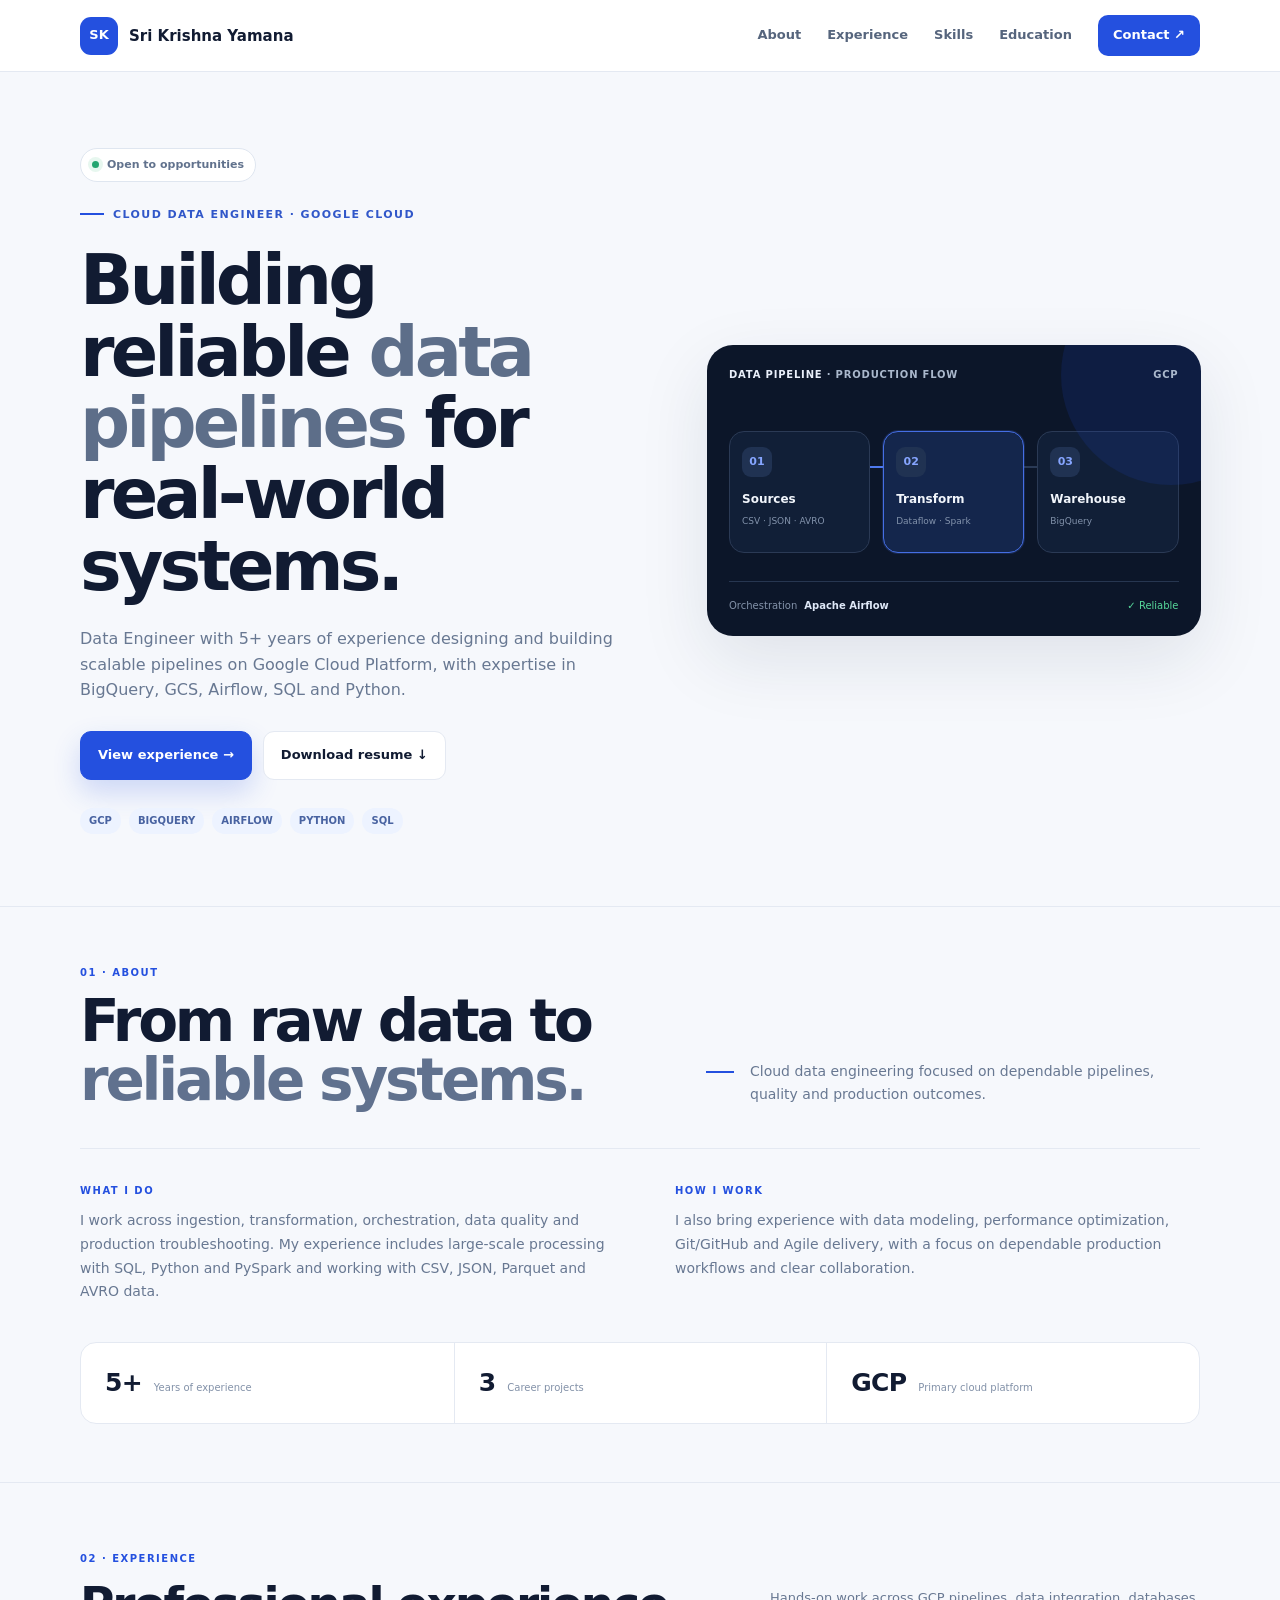
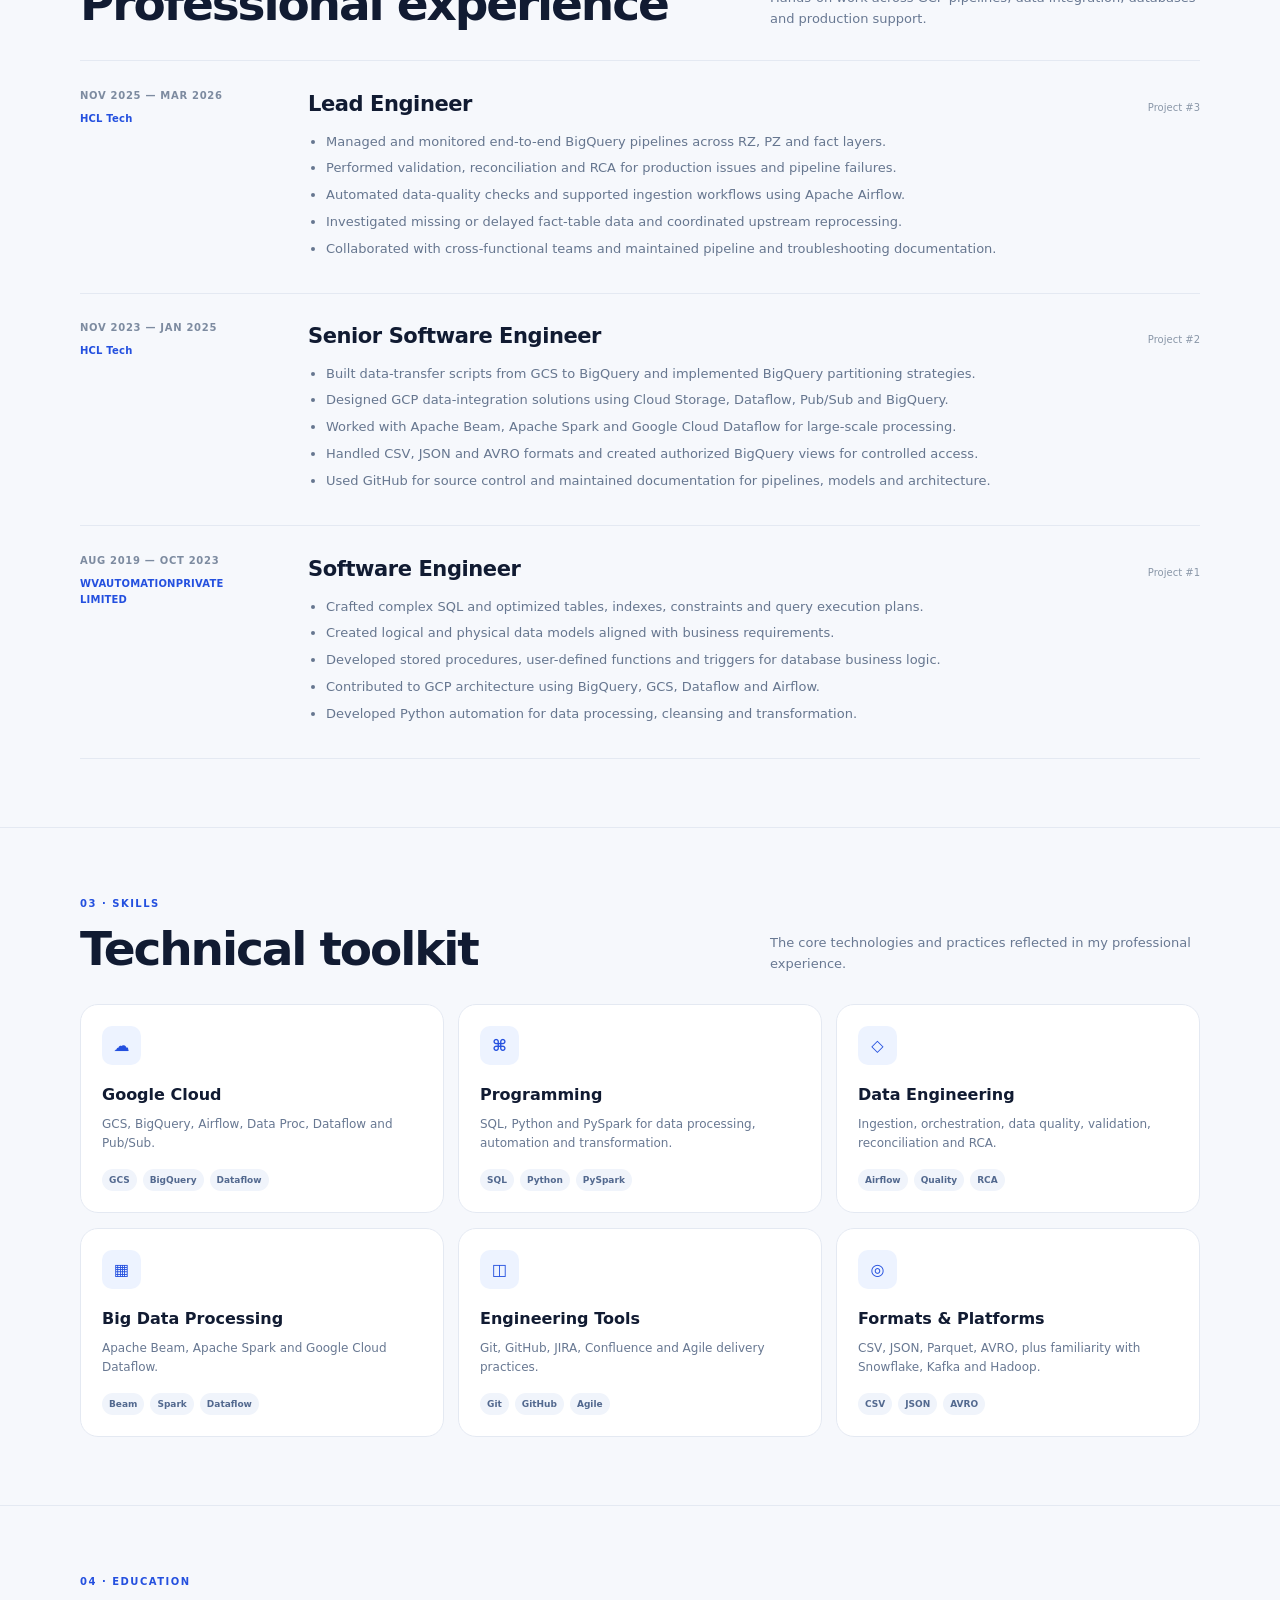
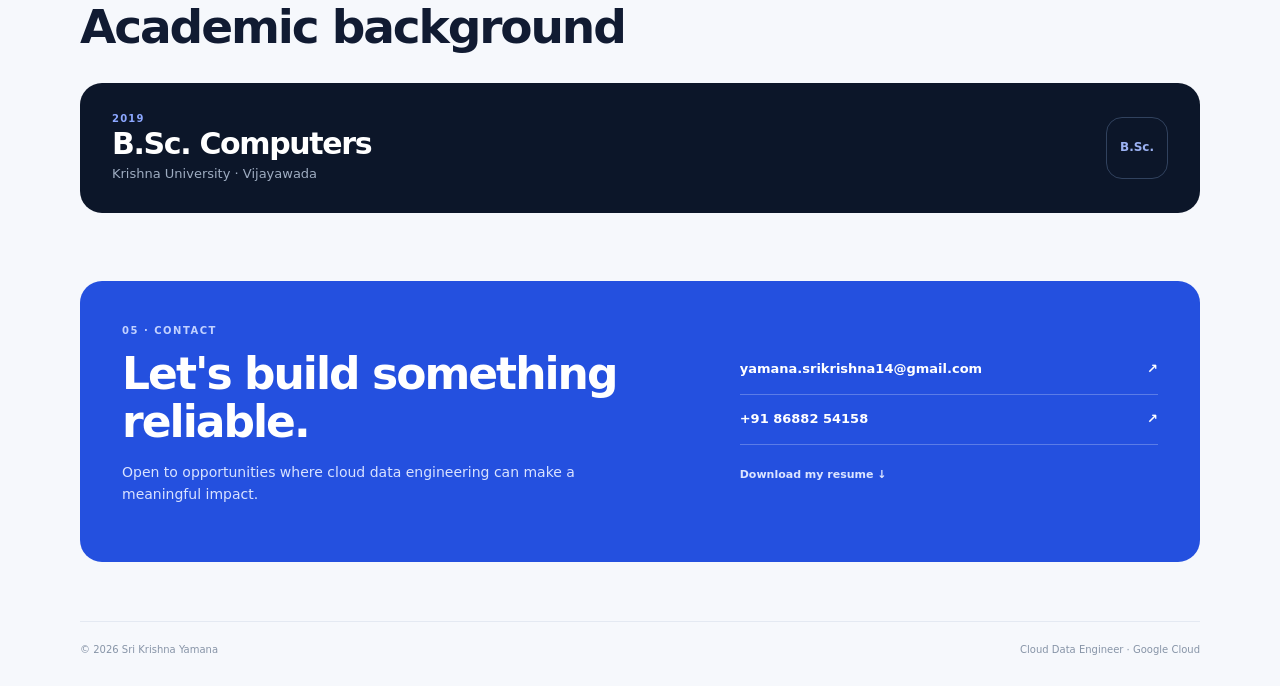
==== index.html @ 31b484ab "Add files via upload" ====
<!doctype html>
<html lang="en">
<head>
<meta charset="utf-8">
<meta name="viewport" content="width=device-width,initial-scale=1">
<meta name="description" content="Sri Krishna Yamana — Cloud Data Engineer">
<title>Sri Krishna Yamana — Cloud Data Engineer</title>
<style>
:root{
  --bg:#f6f8fc;--paper:#fff;--ink:#111b32;--muted:#687892;--line:#e4e9f2;
  --blue:#2450df;--blue2:#3c68ed;--navy:#0c1629;--soft:#edf3ff;
  --shadow:0 24px 70px rgba(21,38,72,.10);--radius:22px;
}
*{box-sizing:border-box}
html{scroll-behavior:smooth}
body{margin:0;background:var(--bg);color:var(--ink);font-family:Inter,ui-sans-serif,system-ui,-apple-system,BlinkMacSystemFont,"Segoe UI",sans-serif;line-height:1.6;-webkit-font-smoothing:antialiased}
a{text-decoration:none;color:inherit}
.container{width:min(1120px,calc(100% - 40px));margin:auto}
.nav{height:72px;background:rgba(255,255,255,.94);border-bottom:1px solid var(--line);position:sticky;top:0;z-index:50;backdrop-filter:blur(18px)}
.nav-inner{height:100%;display:flex;align-items:center;justify-content:space-between}
.logo{display:flex;align-items:center;gap:11px;font-weight:800;font-size:15px}
.logo-mark{width:38px;height:38px;border-radius:11px;background:var(--blue);color:#fff;display:grid;place-items:center;font-size:13px}
.nav-links{display:flex;align-items:center;gap:26px;font-size:13px;font-weight:700;color:#56657d}
.nav-links a:hover{color:var(--blue)}
.nav-btn{background:var(--blue);color:#fff!important;padding:10px 15px;border-radius:10px}
.mobile-btn{display:none;border:0;background:none;font-size:22px}
.hero{padding:76px 0 72px;display:grid;grid-template-columns:1.06fr .94fr;gap:70px;align-items:center}
.kicker{display:flex;align-items:center;gap:9px;color:#3157c9;font-size:11px;font-weight:800;letter-spacing:.13em;margin-bottom:22px}
.kicker:before{content:"";width:24px;height:2px;background:var(--blue)}
.status{display:inline-flex;align-items:center;gap:8px;background:#fff;border:1px solid #dfe6f0;border-radius:999px;padding:7px 11px;font-size:11px;font-weight:700;color:#61728d;margin-bottom:24px}
.status i{width:7px;height:7px;border-radius:50%;background:#23a56f;box-shadow:0 0 0 4px #e7f7ef}
h1{font-size:clamp(45px,6.1vw,70px);line-height:1.02;letter-spacing:-.055em;margin:0 0 24px;max-width:720px}
h1 span{color:#5d6e89}
.hero-copy{font-size:16px;color:var(--muted);max-width:690px}
.actions{display:flex;gap:11px;flex-wrap:wrap;margin:28px 0}
.btn{display:inline-flex;align-items:center;gap:9px;padding:13px 17px;border-radius:11px;font-size:13px;font-weight:800;border:1px solid var(--line);transition:.2s}
.btn:hover{transform:translateY(-2px)}
.btn-primary{background:var(--blue);border-color:var(--blue);color:#fff;box-shadow:0 12px 28px rgba(36,80,223,.20)}
.btn-secondary{background:#fff}
.stack{display:flex;gap:8px;flex-wrap:wrap;margin-top:24px}
.stack span{background:var(--soft);color:#4963a1;border-radius:999px;padding:5px 9px;font-size:10px;font-weight:800}
.visual{background:var(--navy);border-radius:26px;padding:22px;box-shadow:var(--shadow);position:relative;overflow:hidden}
.visual:after{content:"";position:absolute;width:220px;height:220px;border-radius:50%;background:#2450df22;right:-80px;top:-80px}
.visual-top{display:flex;justify-content:space-between;color:#aab8cc;font-size:10px;font-weight:800;letter-spacing:.08em;position:relative;z-index:1}
.visual-top strong{color:#e9effa}
.flow{margin:48px 0 28px;position:relative}
.flow-line{position:absolute;left:25px;right:25px;top:35px;height:2px;background:#2a3a56}
.flow-line:after{content:"";position:absolute;left:0;top:0;width:62%;height:2px;background:#4e79ee}
.flow-grid{display:grid;grid-template-columns:repeat(3,1fr);gap:13px;position:relative}
.flow-node{background:#111f37;border:1px solid #2b3a55;border-radius:15px;padding:15px 12px;min-height:122px}
.flow-node.highlight{border-color:#456ee3;background:#14264c;box-shadow:0 0 0 1px #456ee333}
.flow-icon{width:30px;height:30px;border-radius:9px;background:#203252;color:#86a5ff;display:grid;place-items:center;font-size:11px;font-weight:800;margin-bottom:13px}
.flow-node strong{display:block;color:#f1f5fb;font-size:12px}
.flow-node small{display:block;color:#8292ab;font-size:9px;margin-top:5px}
.visual-bottom{border-top:1px solid #273650;padding-top:16px;color:#8493aa;font-size:10px;display:flex;align-items:center;gap:7px}
.visual-bottom strong{color:#dfe8f7}.tick{margin-left:auto;color:#57d89b}
.section{border-top:1px solid var(--line);padding:68px 0}
.section-head{display:flex;justify-content:space-between;align-items:end;gap:35px;margin-bottom:30px}
.label{font-size:10px;color:var(--blue);font-weight:800;letter-spacing:.15em;margin-bottom:11px}
h2{font-size:clamp(31px,4vw,47px);line-height:1.1;letter-spacing:-.045em;margin:0}
.section-head p{color:var(--muted);font-size:13px;max-width:430px;margin:0}
.about-grid{display:grid;grid-template-columns:1fr 1fr;gap:48px}
.about-grid p{color:var(--muted);font-size:15px;margin:0 0 16px}
.stats{display:grid;grid-template-columns:repeat(3,1fr);margin-top:34px;border-top:1px solid var(--line)}
.stat{padding:22px 18px 0 0;border-right:1px solid var(--line)}
.stat+.stat{padding-left:18px}
.stat strong{display:block;font-size:28px;letter-spacing:-.03em}
.stat span{font-size:10px;color:#7c8ba0}
.timeline{border-top:1px solid var(--line)}
.job{display:grid;grid-template-columns:190px 1fr;gap:38px;padding:27px 0;border-bottom:1px solid var(--line)}
.job-meta{font-size:10px;color:#7d8ba0;font-weight:800;letter-spacing:.07em}
.job-meta b{display:block;color:var(--blue);margin-top:7px;letter-spacing:.02em}
.job-title{display:flex;justify-content:space-between;align-items:baseline;gap:20px}
.job-title h3{font-size:21px;margin:0;letter-spacing:-.02em}
.job-title span{font-size:10px;color:#8a97a8;white-space:nowrap}
.job ul{margin:10px 0 0;padding-left:18px;color:#66768f;font-size:13px}
.job li{margin:6px 0}
.cards{display:grid;grid-template-columns:repeat(3,1fr);gap:14px}
.card{background:var(--paper);border:1px solid var(--line);border-radius:18px;padding:21px;min-height:190px;transition:.22s}
.card:hover{transform:translateY(-4px);box-shadow:var(--shadow)}
.card-icon{width:39px;height:39px;border-radius:10px;background:var(--soft);color:var(--blue);display:grid;place-items:center;font-weight:800;margin-bottom:17px}
.card h3{font-size:16px;margin:0 0 7px}.card p{font-size:12px;color:var(--muted);margin:0 0 16px}
.tags{display:flex;flex-wrap:wrap;gap:6px}.tags span{background:#f0f4fb;color:#53698f;border-radius:999px;padding:4px 7px;font-size:9px;font-weight:800}
.edu{background:var(--navy);color:#fff;border-radius:22px;padding:28px 32px;display:flex;justify-content:space-between;align-items:center}
.edu .label{color:#8ba7ff}.edu h2{font-size:30px}.edu p{margin:4px 0 0;color:#9eacc1;font-size:13px}.edu-year{color:#8ca7ff;font-size:10px;font-weight:800;letter-spacing:.12em}
.edu-badge{width:62px;height:62px;border:1px solid #31425e;border-radius:16px;display:grid;place-items:center;color:#9bb1f2;font-size:12px;font-weight:800}
.contact{padding-bottom:60px}.contact-box{background:var(--blue);color:#fff;border-radius:22px;padding:42px;display:grid;grid-template-columns:1fr .75fr;gap:60px}
.contact-box .label{color:#c2d1ff}.contact-box h2{font-size:44px}.contact-box p{color:#d9e2ff;font-size:14px;max-width:500px}
.contact-links{display:flex;flex-direction:column;justify-content:center}.contact-links a{padding:14px 0;border-bottom:1px solid #ffffff40;font-size:13px;font-weight:700}.contact-links a span{float:right}.resume{display:inline-block;border:0!important;color:#dce5ff;font-size:11px!important;margin-top:7px}
.footer{border-top:1px solid var(--line);padding:20px 0 28px;display:flex;justify-content:space-between;color:#8794a7;font-size:10px}
@media(max-width:850px){.hero{min-height:auto}.section{padding:54px 0}.nav-links{display:none}.mobile-btn{display:block}.hero{grid-template-columns:1fr;gap:35px;padding-top:70px}.section-head{display:block}.section-head p{margin-top:14px}.about-grid{grid-template-columns:1fr;gap:20px}.cards{grid-template-columns:1fr 1fr}.contact-box{grid-template-columns:1fr;gap:20px;padding:38px 28px}.job{grid-template-columns:1fr;gap:9px}}
@media(max-width:560px){.hero{padding:48px 0 56px}.container{width:calc(100% - 28px)}.hero{padding:58px 0 65px}h1{font-size:43px}.flow-grid{grid-template-columns:1fr}.flow-line{display:none}.cards{grid-template-columns:1fr}.stats{grid-template-columns:1fr}.stat,.stat+.stat{border-right:0;border-bottom:1px solid var(--line);padding:16px 0}.contact-box h2{font-size:34px}.edu{padding:28px}.footer{flex-direction:column;gap:7px}}

.section{scroll-margin-top:78px}
.hero{min-height:calc(100vh - 72px)}
.card,.job,.edu,.contact-box,.visual{will-change:transform}
.card{transition:transform .22s ease,box-shadow .22s ease,border-color .22s ease}
.card:hover{border-color:#d2dcf0}
.job{position:relative}
.job:before{content:"";position:absolute;left:0;top:30px;width:3px;height:0;border-radius:3px;background:var(--blue);transition:height .25s ease}
.job:hover:before{height:calc(100% - 60px)}

/* V5 About section — compact editorial layout */
.about-section{padding-top:58px;padding-bottom:58px}
.about-intro{display:grid;grid-template-columns:1.05fr .95fr;gap:80px;align-items:end;padding-bottom:38px;border-bottom:1px solid var(--line)}
.about-intro h2{font-size:clamp(38px,4.7vw,58px);line-height:1.02;letter-spacing:-.055em;margin:0}
.about-intro h2 span{color:#60718e}
.about-lead{display:flex;gap:16px;align-items:flex-start;padding-bottom:4px}
.about-lead-line{width:28px;height:2px;background:var(--blue);margin-top:11px;flex:0 0 auto}
.about-lead p{margin:0;color:var(--muted);font-size:14px;line-height:1.65;max-width:460px}
.about-content{display:grid;grid-template-columns:1fr 1fr;gap:70px;padding:34px 0 38px}
.about-copy{max-width:570px}
.about-kicker{color:var(--blue)!important;font-size:10px!important;font-weight:800!important;letter-spacing:.15em;margin:0 0 10px!important}
.about-copy p:last-child{color:var(--muted);font-size:14px;line-height:1.7;margin:0}
.about-stats{display:grid;grid-template-columns:repeat(3,1fr);border:1px solid var(--line);border-radius:16px;background:#fff;overflow:hidden}
.about-stat{padding:20px 24px;display:flex;align-items:baseline;gap:12px}
.about-stat+.about-stat{border-left:1px solid var(--line)}
.about-stat strong{font-size:25px;letter-spacing:-.03em}
.about-stat span{font-size:10px;color:#8291a8}
@media(max-width:850px){
  .about-intro{grid-template-columns:1fr;gap:22px;padding-bottom:28px}
  .about-content{gap:28px}
}
@media(max-width:560px){
  .about-section{padding-top:48px;padding-bottom:48px}
  .about-content{grid-template-columns:1fr;padding:28px 0}
  .about-stats{grid-template-columns:1fr}
  .about-stat+.about-stat{border-left:0;border-top:1px solid var(--line)}
  .about-stat{padding:16px 18px}
}
</style>
</head>
<body>
<header class="nav">
  <div class="nav-inner container">
    <a class="logo" href="#home"><span class="logo-mark">SK</span><span>Sri Krishna Yamana</span></a>
    <nav class="nav-links">
      <a href="#about">About</a><a href="#experience">Experience</a><a href="#skills">Skills</a><a href="#education">Education</a><a class="nav-btn" href="#contact">Contact ↗</a>
    </nav>
    <button class="mobile-btn" aria-label="Menu">☰</button>
  </div>
</header>

<main>
<section id="home" class="hero container">
  <div>
    <div class="status"><i></i> Open to opportunities</div>
    <div class="kicker">CLOUD DATA ENGINEER · GOOGLE CLOUD</div>
    <h1>Building reliable <span>data pipelines</span> for real-world systems.</h1>
    <p class="hero-copy">Data Engineer with 5+ years of experience designing and building scalable pipelines on Google Cloud Platform, with expertise in BigQuery, GCS, Airflow, SQL and Python.</p>
    <div class="actions"><a class="btn btn-primary" href="#experience">View experience →</a><a class="btn btn-secondary" href="Sri-Krishna-Yamana-Resume.pdf" download>Download resume ↓</a></div>
    <div class="stack"><span>GCP</span><span>BIGQUERY</span><span>AIRFLOW</span><span>PYTHON</span><span>SQL</span></div>
  </div>
  <div class="visual">
    <div class="visual-top"><span><strong>DATA PIPELINE</strong> · PRODUCTION FLOW</span><span>GCP</span></div>
    <div class="flow">
      <div class="flow-line"></div>
      <div class="flow-grid">
        <div class="flow-node"><div class="flow-icon">01</div><strong>Sources</strong><small>CSV · JSON · AVRO</small></div>
        <div class="flow-node highlight"><div class="flow-icon">02</div><strong>Transform</strong><small>Dataflow · Spark</small></div>
        <div class="flow-node"><div class="flow-icon">03</div><strong>Warehouse</strong><small>BigQuery</small></div>
      </div>
    </div>
    <div class="visual-bottom"><span>Orchestration</span><strong>Apache Airflow</strong><span class="tick">✓ Reliable</span></div>
  </div>
</section>

<section id="about" class="section about-section"><div class="container">
  <div class="about-intro">
    <div>
      <div class="label">01 · ABOUT</div>
      <h2>From raw data to<br><span>reliable systems.</span></h2>
    </div>
    <div class="about-lead">
      <div class="about-lead-line"></div>
      <p>Cloud data engineering focused on dependable pipelines, quality and production outcomes.</p>
    </div>
  </div>

  <div class="about-content">
    <div class="about-copy">
      <p class="about-kicker">WHAT I DO</p>
      <p>I work across ingestion, transformation, orchestration, data quality and production troubleshooting. My experience includes large-scale processing with SQL, Python and PySpark and working with CSV, JSON, Parquet and AVRO data.</p>
    </div>
    <div class="about-copy">
      <p class="about-kicker">HOW I WORK</p>
      <p>I also bring experience with data modeling, performance optimization, Git/GitHub and Agile delivery, with a focus on dependable production workflows and clear collaboration.</p>
    </div>
  </div>

  <div class="about-stats">
    <div class="about-stat"><strong>5+</strong><span>Years of experience</span></div>
    <div class="about-stat"><strong>3</strong><span>Career projects</span></div>
    <div class="about-stat"><strong>GCP</strong><span>Primary cloud platform</span></div>
  </div>
</div></section>

<section id="experience" class="section"><div class="container">
  <div class="section-head"><div><div class="label">02 · EXPERIENCE</div><h2>Professional experience</h2></div><p>Hands-on work across GCP pipelines, data integration, databases and production support.</p></div>
  <div class="timeline">
    <article class="job"><div class="job-meta"><span>NOV 2025 — MAR 2026</span><b>HCL Tech</b></div><div><div class="job-title"><h3>Lead Engineer</h3><span>Project #3</span></div><ul><li>Managed and monitored end-to-end BigQuery pipelines across RZ, PZ and fact layers.</li><li>Performed validation, reconciliation and RCA for production issues and pipeline failures.</li><li>Automated data-quality checks and supported ingestion workflows using Apache Airflow.</li><li>Investigated missing or delayed fact-table data and coordinated upstream reprocessing.</li><li>Collaborated with cross-functional teams and maintained pipeline and troubleshooting documentation.</li></ul></div></article>
    <article class="job"><div class="job-meta"><span>NOV 2023 — JAN 2025</span><b>HCL Tech</b></div><div><div class="job-title"><h3>Senior Software Engineer</h3><span>Project #2</span></div><ul><li>Built data-transfer scripts from GCS to BigQuery and implemented BigQuery partitioning strategies.</li><li>Designed GCP data-integration solutions using Cloud Storage, Dataflow, Pub/Sub and BigQuery.</li><li>Worked with Apache Beam, Apache Spark and Google Cloud Dataflow for large-scale processing.</li><li>Handled CSV, JSON and AVRO formats and created authorized BigQuery views for controlled access.</li><li>Used GitHub for source control and maintained documentation for pipelines, models and architecture.</li></ul></div></article>
    <article class="job"><div class="job-meta"><span>AUG 2019 — OCT 2023</span><b>WVAUTOMATIONPRIVATE LIMITED</b></div><div><div class="job-title"><h3>Software Engineer</h3><span>Project #1</span></div><ul><li>Crafted complex SQL and optimized tables, indexes, constraints and query execution plans.</li><li>Created logical and physical data models aligned with business requirements.</li><li>Developed stored procedures, user-defined functions and triggers for database business logic.</li><li>Contributed to GCP architecture using BigQuery, GCS, Dataflow and Airflow.</li><li>Developed Python automation for data processing, cleansing and transformation.</li></ul></div></article>
  </div>
</div></section>

<section id="skills" class="section"><div class="container">
  <div class="section-head"><div><div class="label">03 · SKILLS</div><h2>Technical toolkit</h2></div><p>The core technologies and practices reflected in my professional experience.</p></div>
  <div class="cards">
    <div class="card"><div class="card-icon">☁</div><h3>Google Cloud</h3><p>GCS, BigQuery, Airflow, Data Proc, Dataflow and Pub/Sub.</p><div class="tags"><span>GCS</span><span>BigQuery</span><span>Dataflow</span></div></div>
    <div class="card"><div class="card-icon">⌘</div><h3>Programming</h3><p>SQL, Python and PySpark for data processing, automation and transformation.</p><div class="tags"><span>SQL</span><span>Python</span><span>PySpark</span></div></div>
    <div class="card"><div class="card-icon">◇</div><h3>Data Engineering</h3><p>Ingestion, orchestration, data quality, validation, reconciliation and RCA.</p><div class="tags"><span>Airflow</span><span>Quality</span><span>RCA</span></div></div>
    <div class="card"><div class="card-icon">▦</div><h3>Big Data Processing</h3><p>Apache Beam, Apache Spark and Google Cloud Dataflow.</p><div class="tags"><span>Beam</span><span>Spark</span><span>Dataflow</span></div></div>
    <div class="card"><div class="card-icon">◫</div><h3>Engineering Tools</h3><p>Git, GitHub, JIRA, Confluence and Agile delivery practices.</p><div class="tags"><span>Git</span><span>GitHub</span><span>Agile</span></div></div>
    <div class="card"><div class="card-icon">◎</div><h3>Formats & Platforms</h3><p>CSV, JSON, Parquet, AVRO, plus familiarity with Snowflake, Kafka and Hadoop.</p><div class="tags"><span>CSV</span><span>JSON</span><span>AVRO</span></div></div>
  </div>
</div></section>

<section id="education" class="section"><div class="container">
  <div class="section-head"><div><div class="label">04 · EDUCATION</div><h2>Academic background</h2></div></div>
  <div class="edu"><div><div class="edu-year">2019</div><h2>B.Sc. Computers</h2><p>Krishna University · Vijayawada</p></div><div class="edu-badge">B.Sc.</div></div>
</div></section>

<section id="contact" class="contact"><div class="container"><div class="contact-box">
  <div><div class="label">05 · CONTACT</div><h2>Let's build something reliable.</h2><p>Open to opportunities where cloud data engineering can make a meaningful impact.</p></div>
  <div class="contact-links"><a href="mailto:yamana.srikrishna14@gmail.com">yamana.srikrishna14@gmail.com <span>↗</span></a><a href="tel:+918688254158">+91 86882 54158 <span>↗</span></a><a class="resume" href="Sri-Krishna-Yamana-Resume.pdf" download>Download my resume ↓</a></div>
</div></div></section>
</main>
<footer class="footer container"><span>© <span id="year"></span> Sri Krishna Yamana</span><span>Cloud Data Engineer · Google Cloud</span></footer>
<script>
document.getElementById("year").textContent=new Date().getFullYear();
const btn=document.querySelector(".mobile-btn"),nav=document.querySelector(".nav-links");
btn.addEventListener("click",()=>{nav.style.display=nav.style.display==="flex"?"":"flex";nav.style.position="absolute";nav.style.top="72px";nav.style.left="14px";nav.style.right="14px";nav.style.padding="18px";nav.style.background="#fff";nav.style.border="1px solid #e4e9f2";nav.style.borderRadius="14px";nav.style.flexDirection="column";nav.style.alignItems="stretch"});
</script>
</body>
</html>
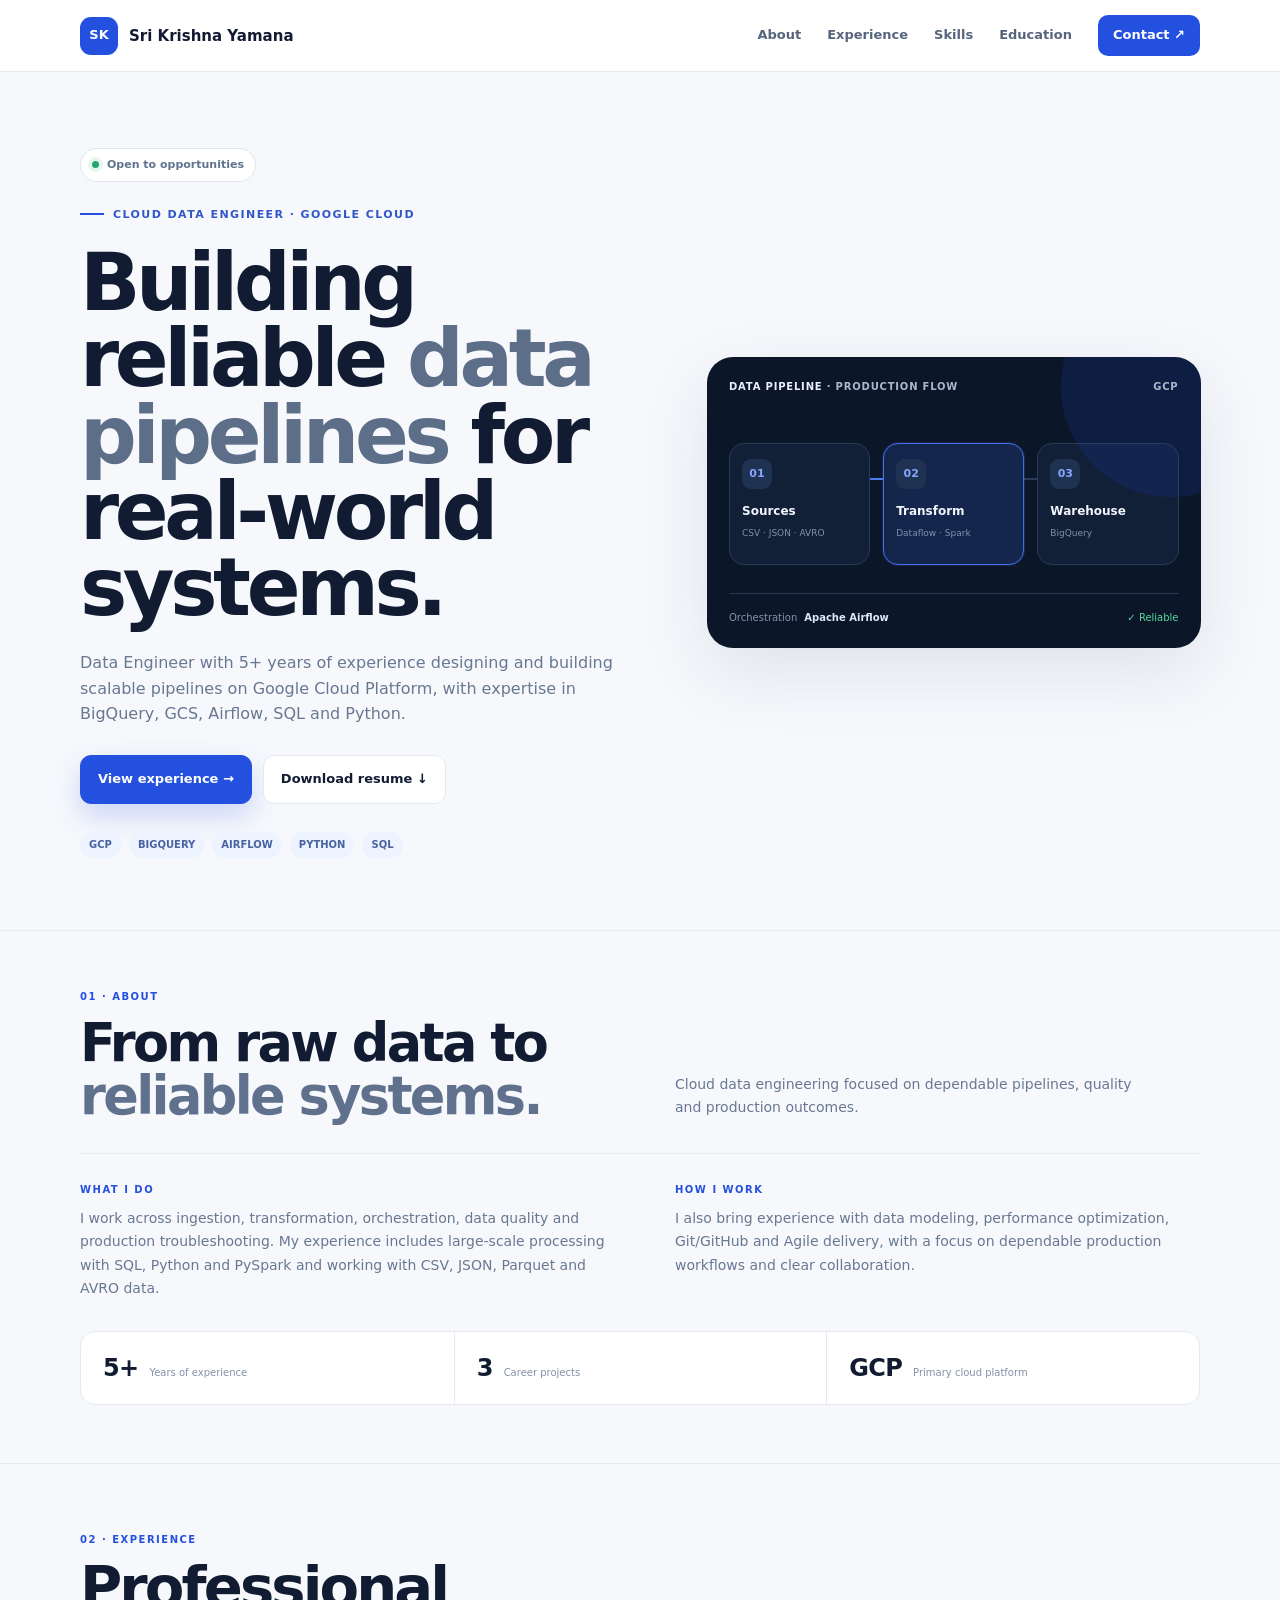
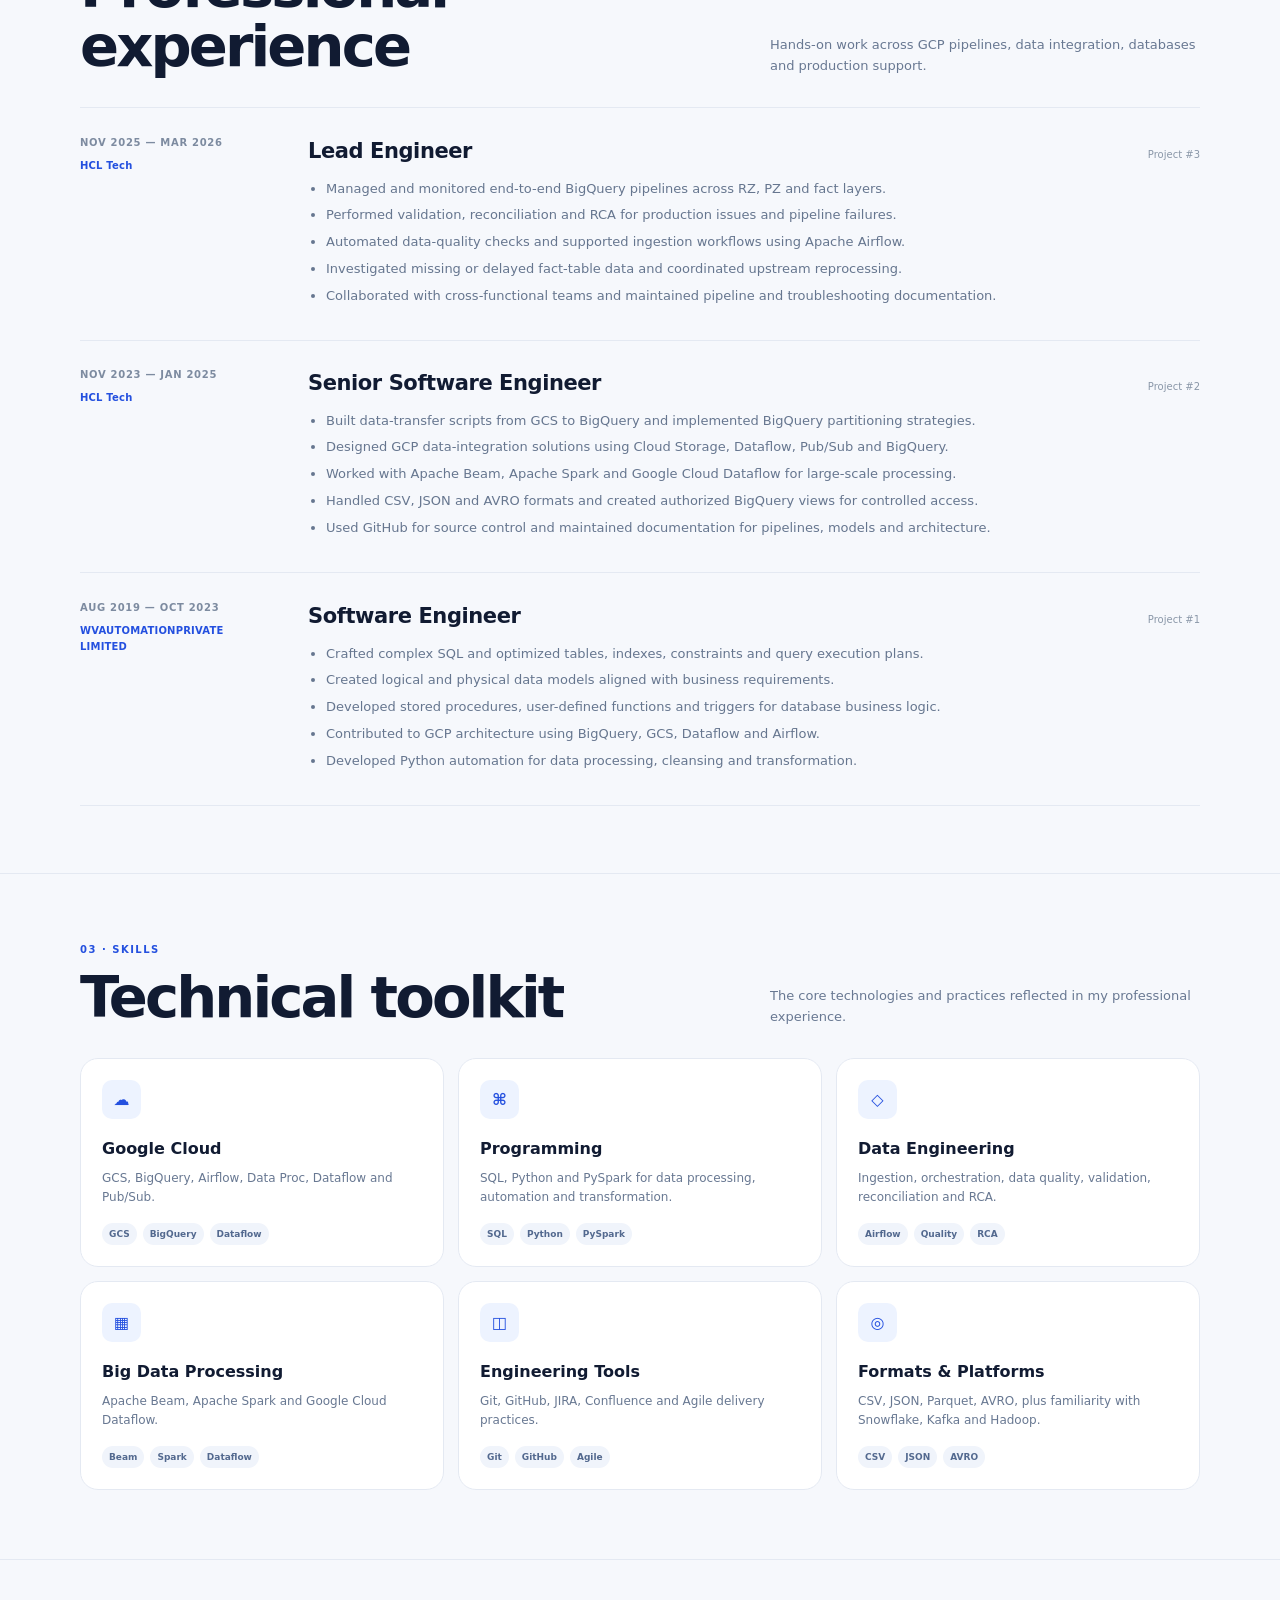
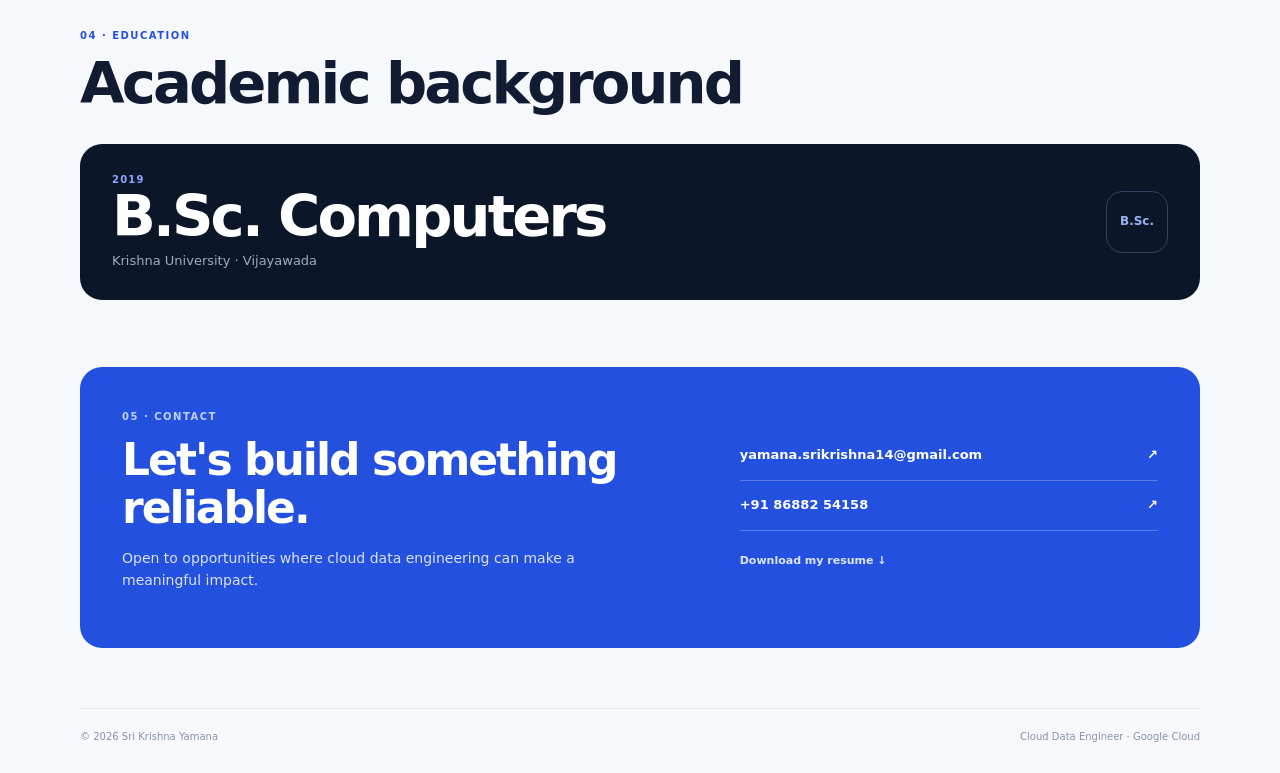
==== commit 7b8ea114: "Add files via upload" ====
--- a/index.html
+++ b/index.html
@@ -100,34 +100,81 @@
 .job:before{content:"";position:absolute;left:0;top:30px;width:3px;height:0;border-radius:3px;background:var(--blue);transition:height .25s ease}
 .job:hover:before{height:calc(100% - 60px)}
 
-/* V5 About section — compact editorial layout */
-.about-section{padding-top:58px;padding-bottom:58px}
-.about-intro{display:grid;grid-template-columns:1.05fr .95fr;gap:80px;align-items:end;padding-bottom:38px;border-bottom:1px solid var(--line)}
-.about-intro h2{font-size:clamp(38px,4.7vw,58px);line-height:1.02;letter-spacing:-.055em;margin:0}
-.about-intro h2 span{color:#60718e}
-.about-lead{display:flex;gap:16px;align-items:flex-start;padding-bottom:4px}
-.about-lead-line{width:28px;height:2px;background:var(--blue);margin-top:11px;flex:0 0 auto}
-.about-lead p{margin:0;color:var(--muted);font-size:14px;line-height:1.65;max-width:460px}
-.about-content{display:grid;grid-template-columns:1fr 1fr;gap:70px;padding:34px 0 38px}
-.about-copy{max-width:570px}
-.about-kicker{color:var(--blue)!important;font-size:10px!important;font-weight:800!important;letter-spacing:.15em;margin:0 0 10px!important}
-.about-copy p:last-child{color:var(--muted);font-size:14px;line-height:1.7;margin:0}
-.about-stats{display:grid;grid-template-columns:repeat(3,1fr);border:1px solid var(--line);border-radius:16px;background:#fff;overflow:hidden}
-.about-stat{padding:20px 24px;display:flex;align-items:baseline;gap:12px}
-.about-stat+.about-stat{border-left:1px solid var(--line)}
-.about-stat strong{font-size:25px;letter-spacing:-.03em}
-.about-stat span{font-size:10px;color:#8291a8}
-@media(max-width:850px){
-  .about-intro{grid-template-columns:1fr;gap:22px;padding-bottom:28px}
-  .about-content{gap:28px}
-}
-@media(max-width:560px){
-  .about-section{padding-top:48px;padding-bottom:48px}
-  .about-content{grid-template-columns:1fr;padding:28px 0}
-  .about-stats{grid-template-columns:1fr}
-  .about-stat+.about-stat{border-left:0;border-top:1px solid var(--line)}
-  .about-stat{padding:16px 18px}
-}
+.about-final{padding-top:58px;padding-bottom:58px}
+.about-final-head{display:grid;grid-template-columns:1fr 1fr;gap:70px;align-items:end;padding-bottom:30px;border-bottom:1px solid var(--line)}
+.about-final-head h2{font-size:clamp(38px,4.5vw,56px);line-height:1.02;letter-spacing:-.055em;margin:0}
+.about-final-head h2 span{color:#60718e}
+.about-final-lead{margin:0 0 4px;color:var(--muted);font-size:14px;line-height:1.65;max-width:460px}
+.about-final-copy{display:grid;grid-template-columns:1fr 1fr;gap:70px;padding:28px 0 30px}
+.about-final-copy span{display:block;color:var(--blue);font-size:10px;font-weight:800;letter-spacing:.15em;margin-bottom:9px}
+.about-final-copy p{margin:0;color:var(--muted);font-size:14px;line-height:1.68;max-width:560px}
+.about-final-stats{display:grid;grid-template-columns:repeat(3,1fr);border:1px solid var(--line);border-radius:15px;background:#fff;overflow:hidden}
+.about-final-stats>div{padding:17px 22px;display:flex;align-items:baseline;gap:11px}
+.about-final-stats>div+div{border-left:1px solid var(--line)}
+.about-final-stats strong{font-size:24px;letter-spacing:-.03em}
+.about-final-stats small{font-size:10px;color:#8291a8}
+@media(max-width:850px){.about-final-head{grid-template-columns:1fr;gap:18px}.about-final-copy{gap:30px}}
+@media(max-width:560px){.about-final{padding-top:48px;padding-bottom:48px}.about-final-copy{grid-template-columns:1fr;padding:25px 0}.about-final-stats{grid-template-columns:1fr}.about-final-stats>div+div{border-left:0;border-top:1px solid var(--line)}}
+
+/* Final visual hierarchy pass */
+header .brand-name,
+.nav-brand,
+.logo-name {
+  font-size: 1.18rem !important;
+  font-weight: 800 !important;
+  letter-spacing: -0.025em;
+}
+
+.hero h1 {
+  font-size: clamp(3.2rem, 6.2vw, 6.4rem);
+  line-height: .96;
+  letter-spacing: -.055em;
+}
+
+.section h2 {
+  font-size: clamp(2.55rem, 4.5vw, 4.6rem);
+  line-height: 1.02;
+  letter-spacing: -.05em;
+}
+
+.about-section .section-head h2,
+#about h2 {
+  font-size: clamp(2.7rem, 4.1vw, 4.2rem);
+}
+
+.about-section {
+  padding-top: 54px;
+  padding-bottom: 54px;
+}
+
+.about-section .section-head {
+  margin-bottom: 28px;
+}
+
+.about-section .about-grid {
+  gap: 54px;
+}
+
+.about-section .stats {
+  margin-top: 30px;
+}
+
+@media (max-width: 850px) {
+  header .brand-name,
+  .nav-brand,
+  .logo-name {
+    font-size: 1.05rem !important;
+  }
+  .hero h1 {
+    font-size: clamp(2.7rem, 11vw, 4.2rem);
+  }
+  .section h2,
+  .about-section .section-head h2,
+  #about h2 {
+    font-size: clamp(2.3rem, 9vw, 3.4rem);
+  }
+}
+
 </style>
 </head>
 <body>
@@ -165,33 +212,19 @@
   </div>
 </section>
 
-<section id="about" class="section about-section"><div class="container">
-  <div class="about-intro">
-    <div>
-      <div class="label">01 · ABOUT</div>
-      <h2>From raw data to<br><span>reliable systems.</span></h2>
-    </div>
-    <div class="about-lead">
-      <div class="about-lead-line"></div>
-      <p>Cloud data engineering focused on dependable pipelines, quality and production outcomes.</p>
-    </div>
-  </div>
-
-  <div class="about-content">
-    <div class="about-copy">
-      <p class="about-kicker">WHAT I DO</p>
-      <p>I work across ingestion, transformation, orchestration, data quality and production troubleshooting. My experience includes large-scale processing with SQL, Python and PySpark and working with CSV, JSON, Parquet and AVRO data.</p>
-    </div>
-    <div class="about-copy">
-      <p class="about-kicker">HOW I WORK</p>
-      <p>I also bring experience with data modeling, performance optimization, Git/GitHub and Agile delivery, with a focus on dependable production workflows and clear collaboration.</p>
-    </div>
-  </div>
-
-  <div class="about-stats">
-    <div class="about-stat"><strong>5+</strong><span>Years of experience</span></div>
-    <div class="about-stat"><strong>3</strong><span>Career projects</span></div>
-    <div class="about-stat"><strong>GCP</strong><span>Primary cloud platform</span></div>
+<section id="about" class="section about-final"><div class="container">
+  <div class="about-final-head">
+    <div><div class="label">01 · ABOUT</div><h2>From raw data to<br><span>reliable systems.</span></h2></div>
+    <p class="about-final-lead">Cloud data engineering focused on dependable pipelines, quality and production outcomes.</p>
+  </div>
+  <div class="about-final-copy">
+    <div><span>WHAT I DO</span><p>I work across ingestion, transformation, orchestration, data quality and production troubleshooting. My experience includes large-scale processing with SQL, Python and PySpark and working with CSV, JSON, Parquet and AVRO data.</p></div>
+    <div><span>HOW I WORK</span><p>I also bring experience with data modeling, performance optimization, Git/GitHub and Agile delivery, with a focus on dependable production workflows and clear collaboration.</p></div>
+  </div>
+  <div class="about-final-stats">
+    <div><strong>5+</strong><small>Years of experience</small></div>
+    <div><strong>3</strong><small>Career projects</small></div>
+    <div><strong>GCP</strong><small>Primary cloud platform</small></div>
   </div>
 </div></section>
 
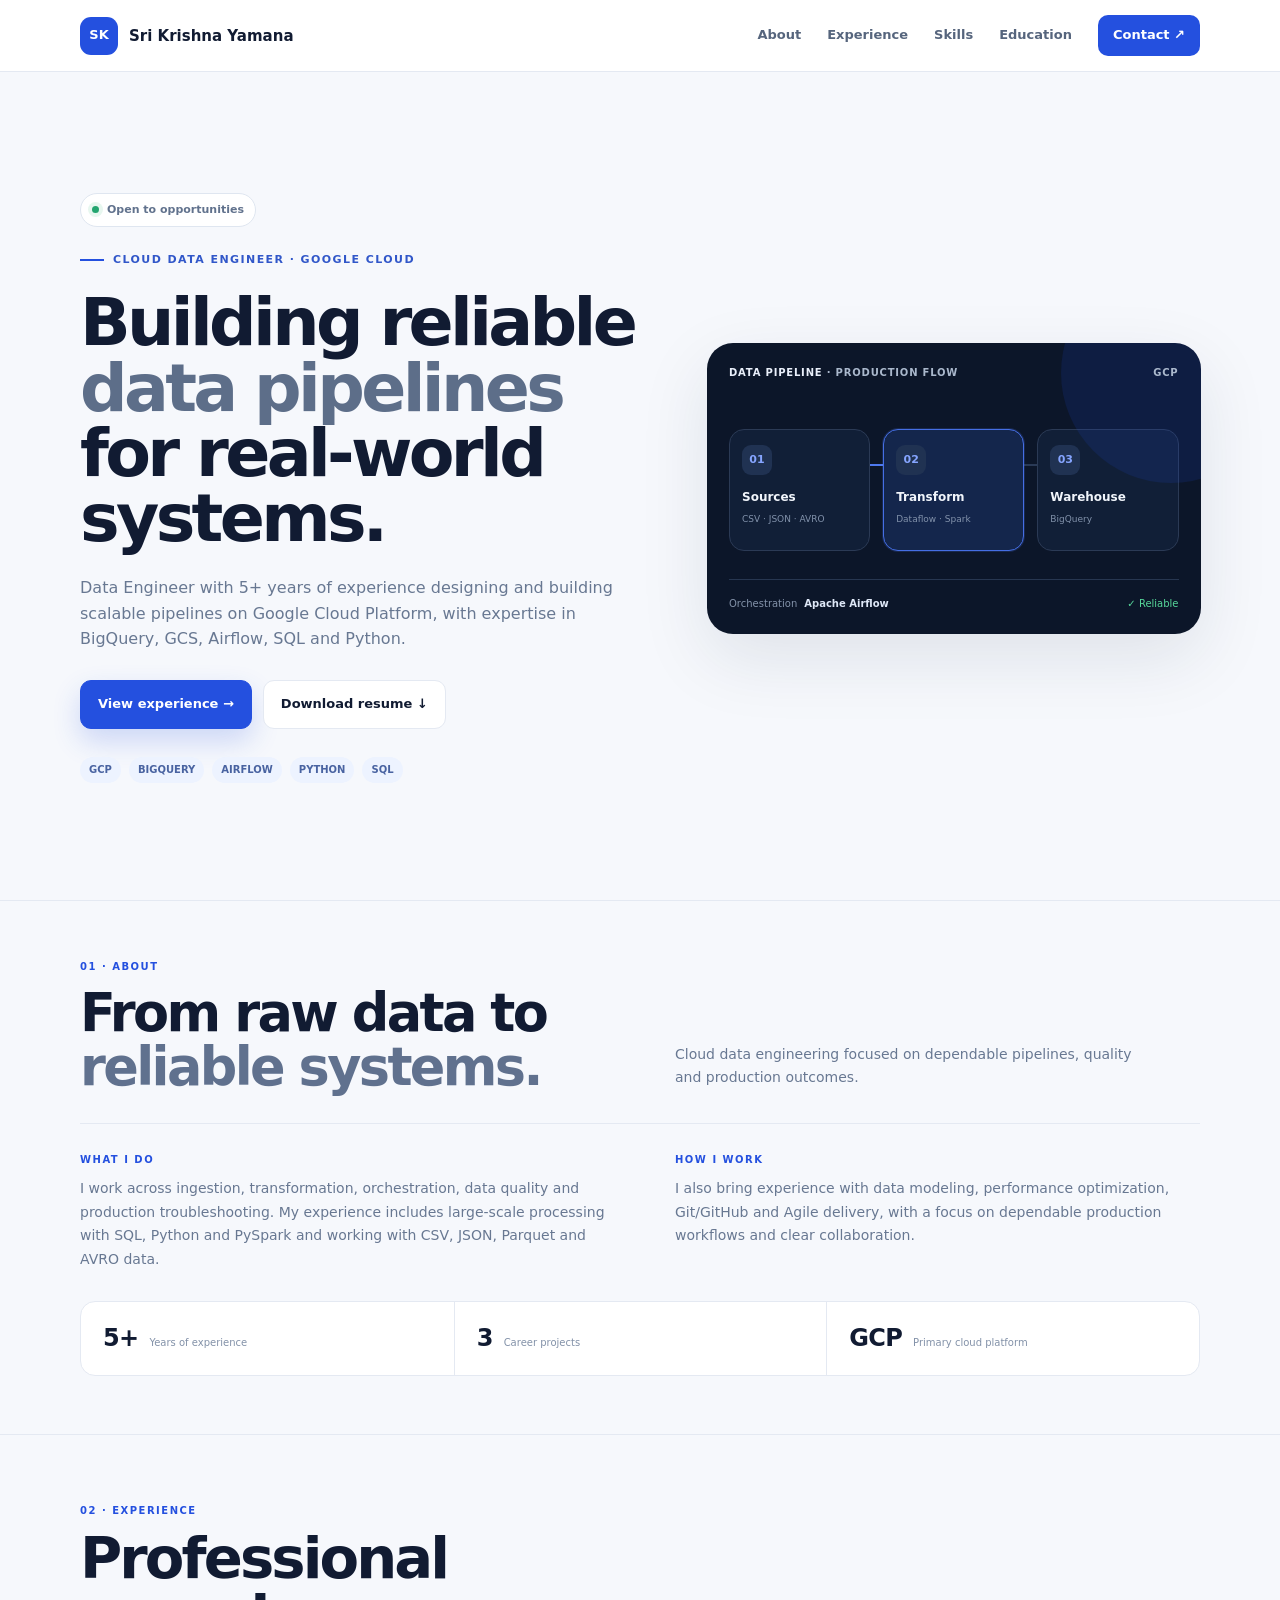
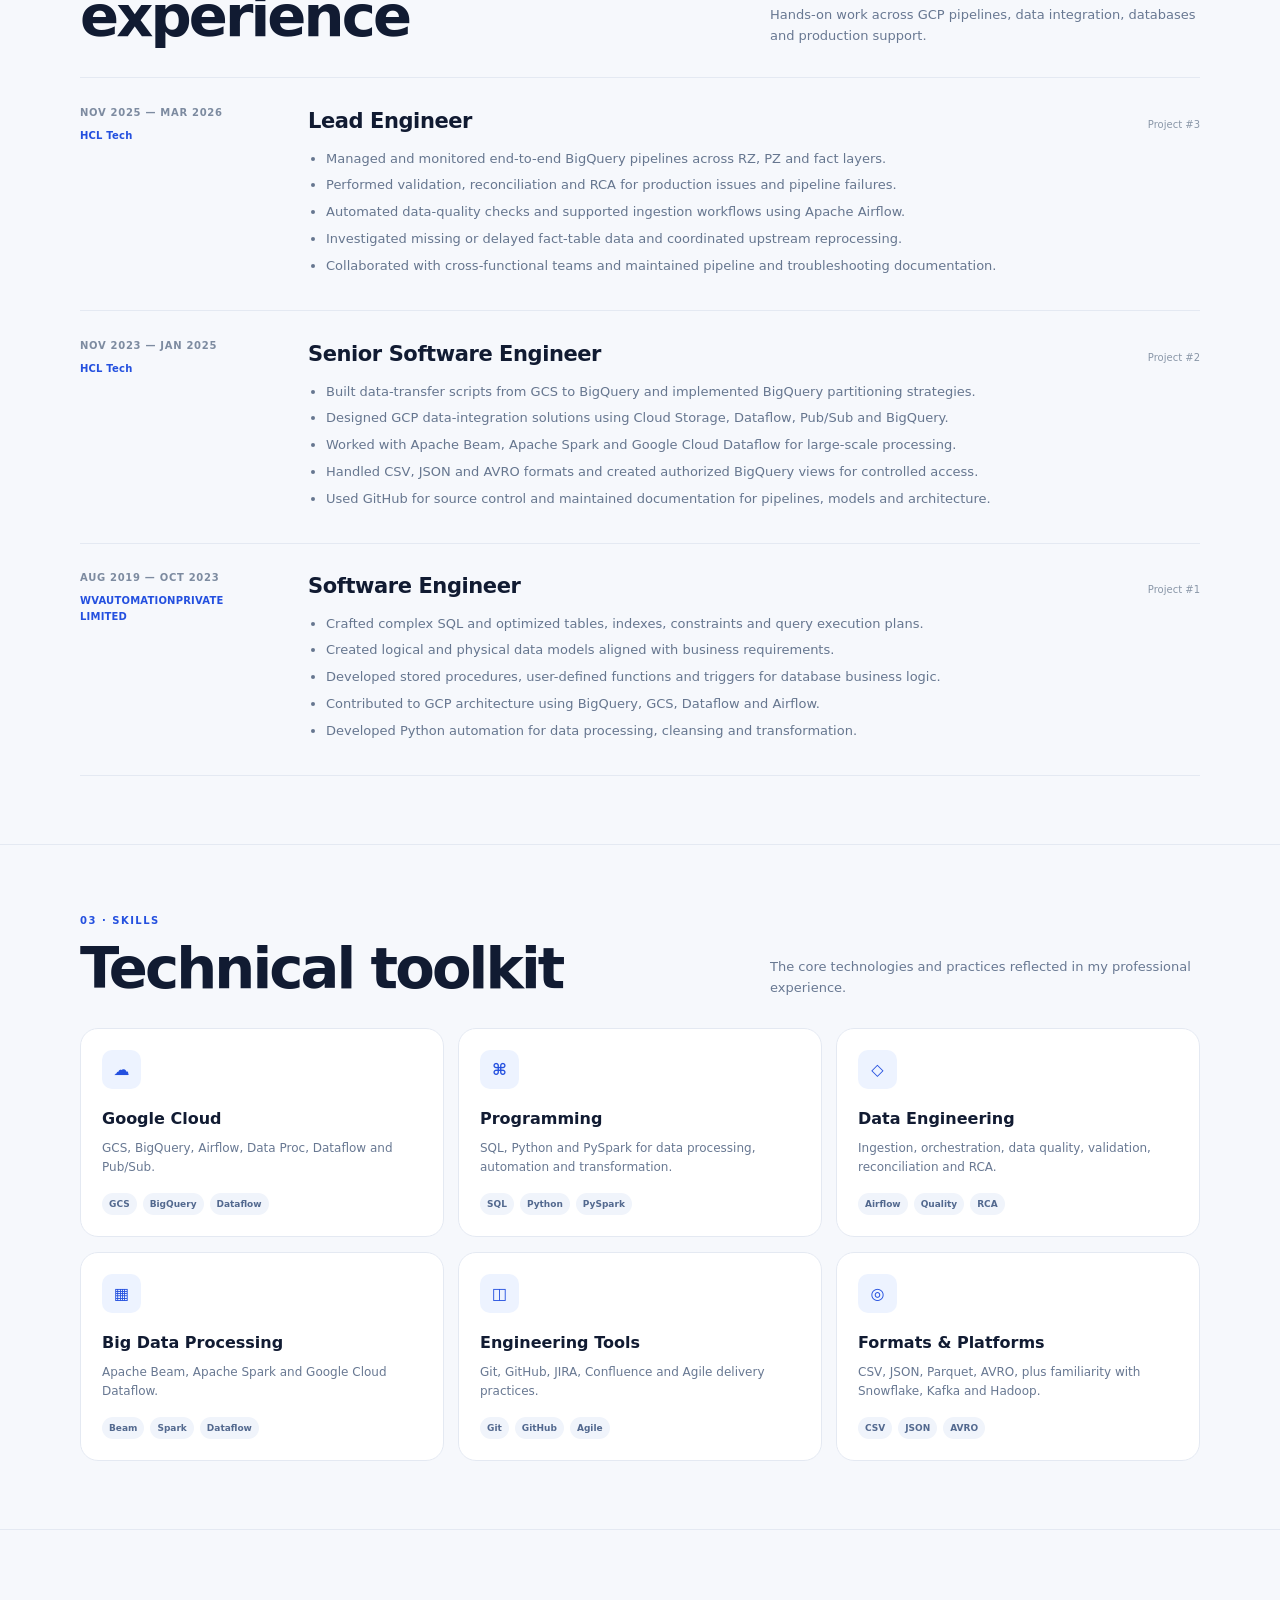
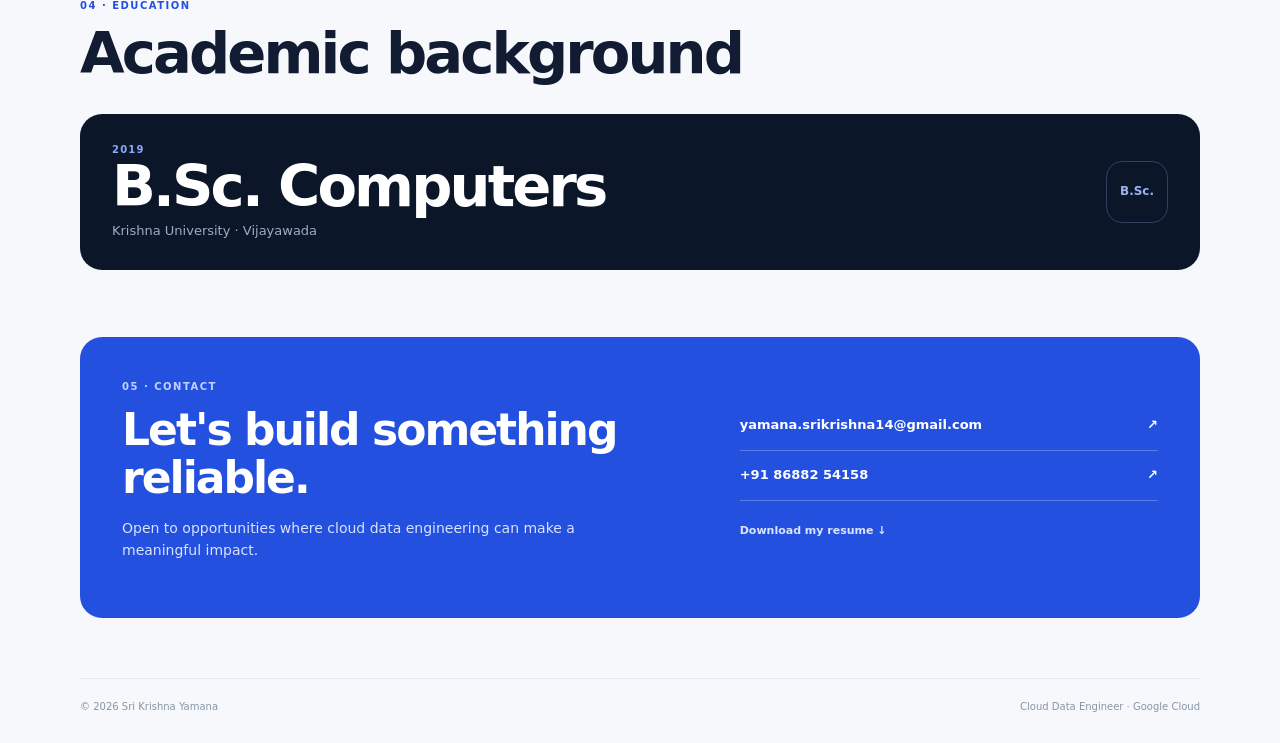
==== commit 5c879732: "corrected" ====
--- a/index.html
+++ b/index.html
@@ -126,8 +126,8 @@
 }
 
 .hero h1 {
-  font-size: clamp(3.2rem, 6.2vw, 6.4rem);
-  line-height: .96;
+  font-size: clamp(3.2rem, 5.2vw, 5.25rem);
+  line-height: .98;
   letter-spacing: -.055em;
 }
 
@@ -172,6 +172,26 @@
   .about-section .section-head h2,
   #about h2 {
     font-size: clamp(2.3rem, 9vw, 3.4rem);
+  }
+}
+
+
+/* Corrected identity hierarchy: enlarge the name, not the hero headline */
+.brand-name,
+.logo-name,
+.nav-brand .brand-name,
+header .brand-name {
+  font-size: 1.28rem !important;
+  font-weight: 800 !important;
+  letter-spacing: -0.03em;
+  white-space: nowrap;
+}
+@media (max-width: 850px) {
+  .brand-name,
+  .logo-name,
+  .nav-brand .brand-name,
+  header .brand-name {
+    font-size: 1.12rem !important;
   }
 }
 
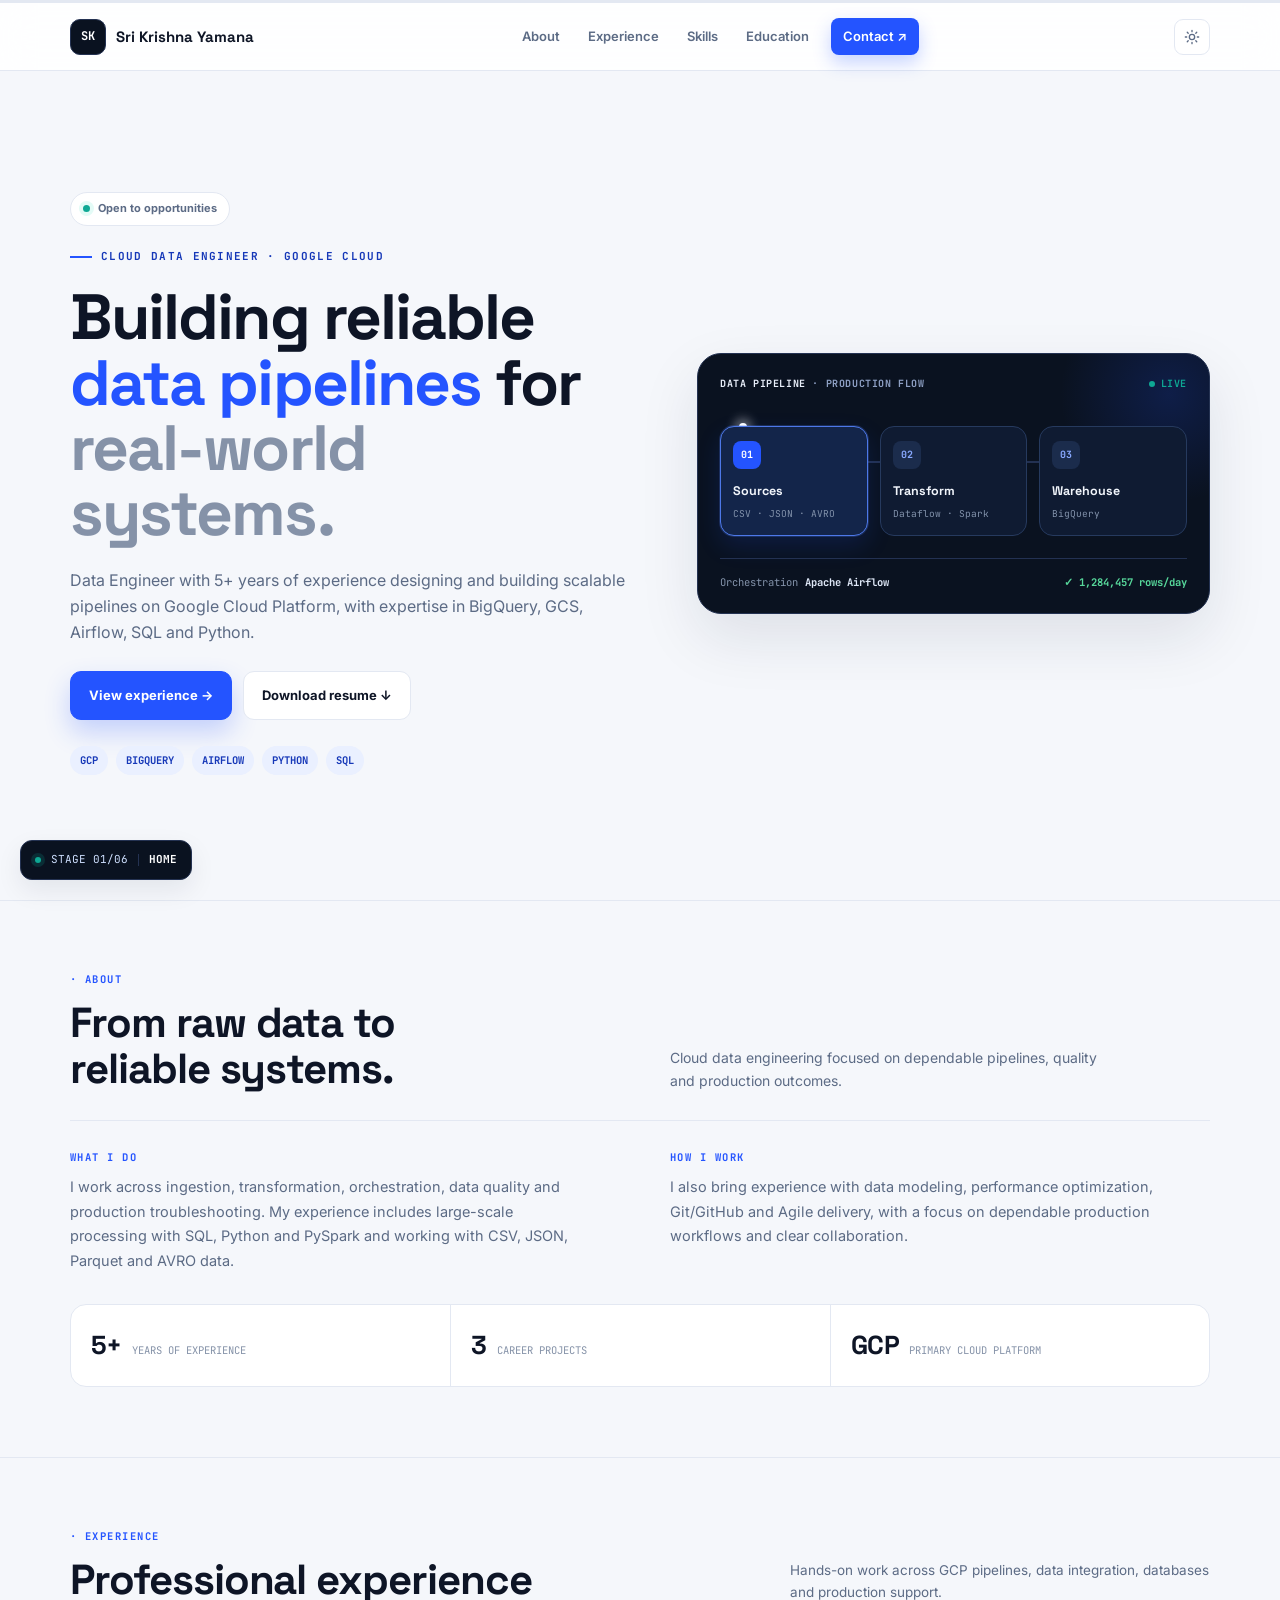
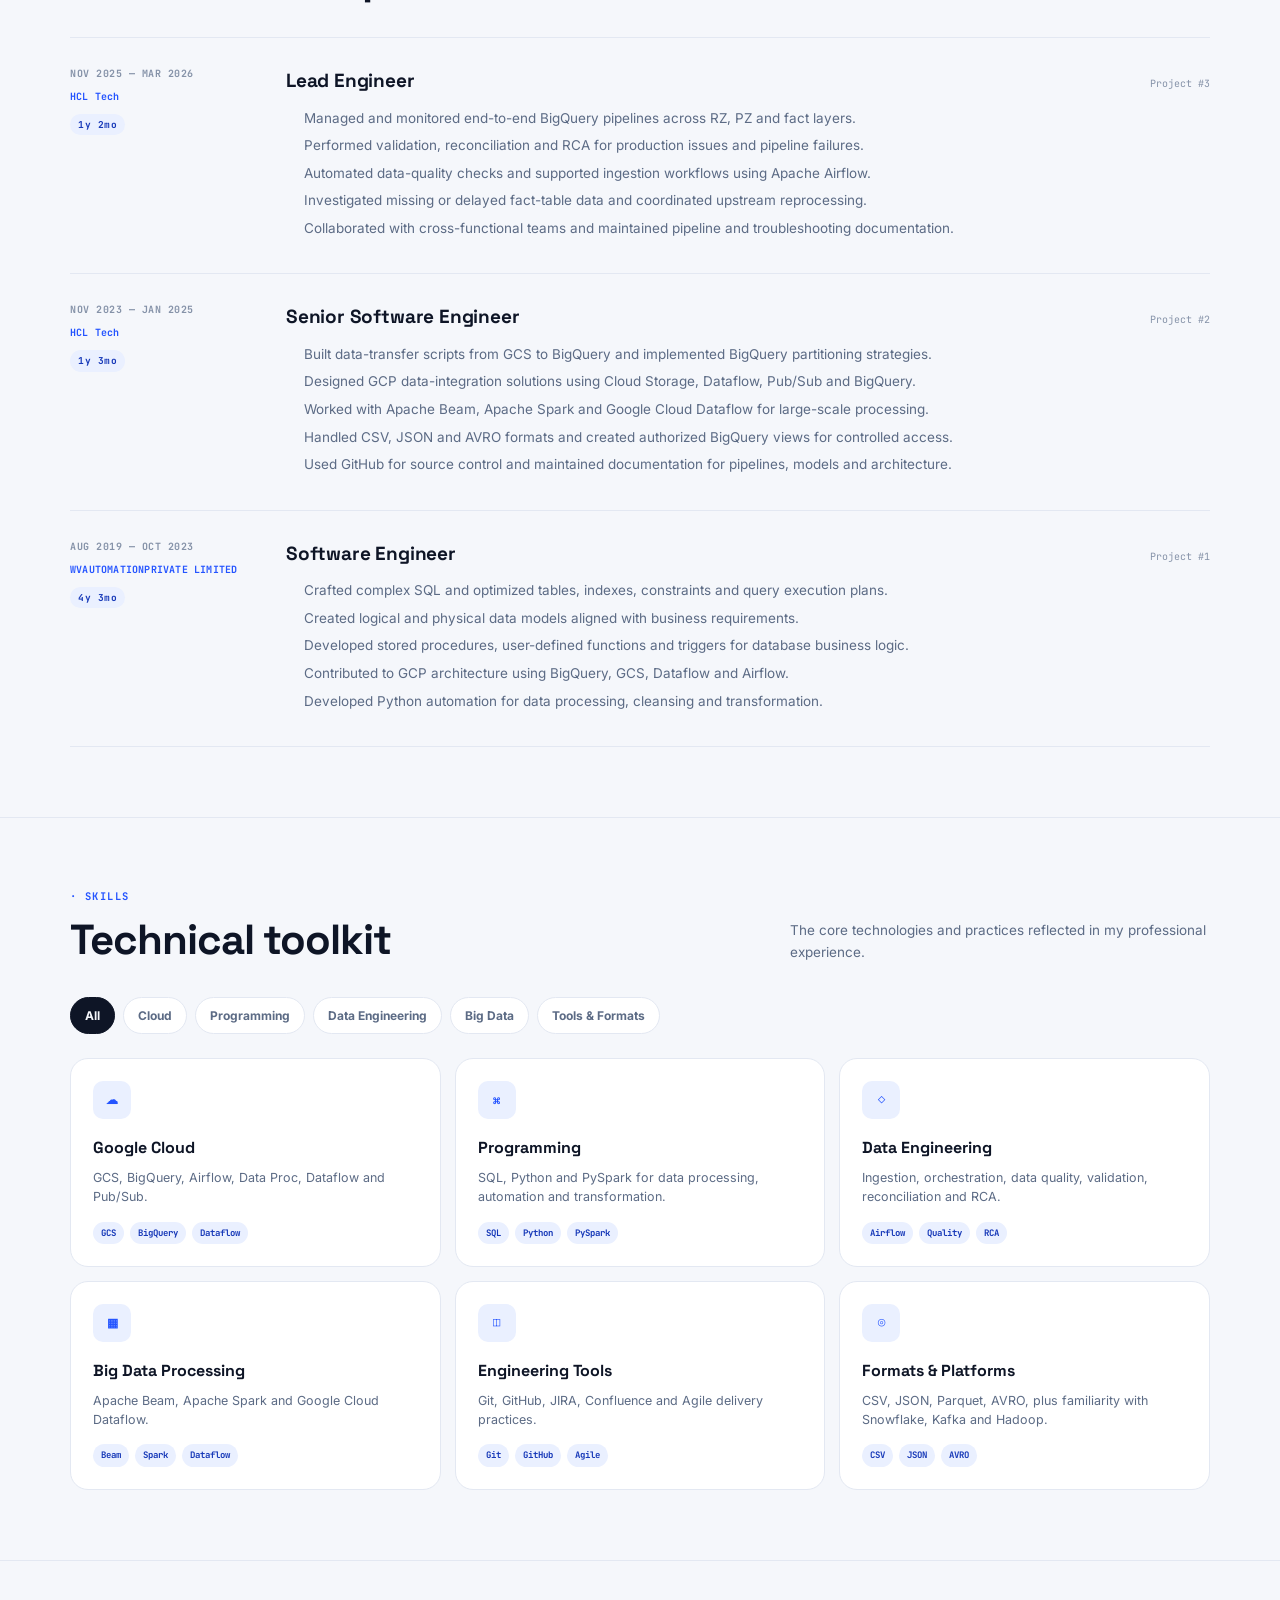
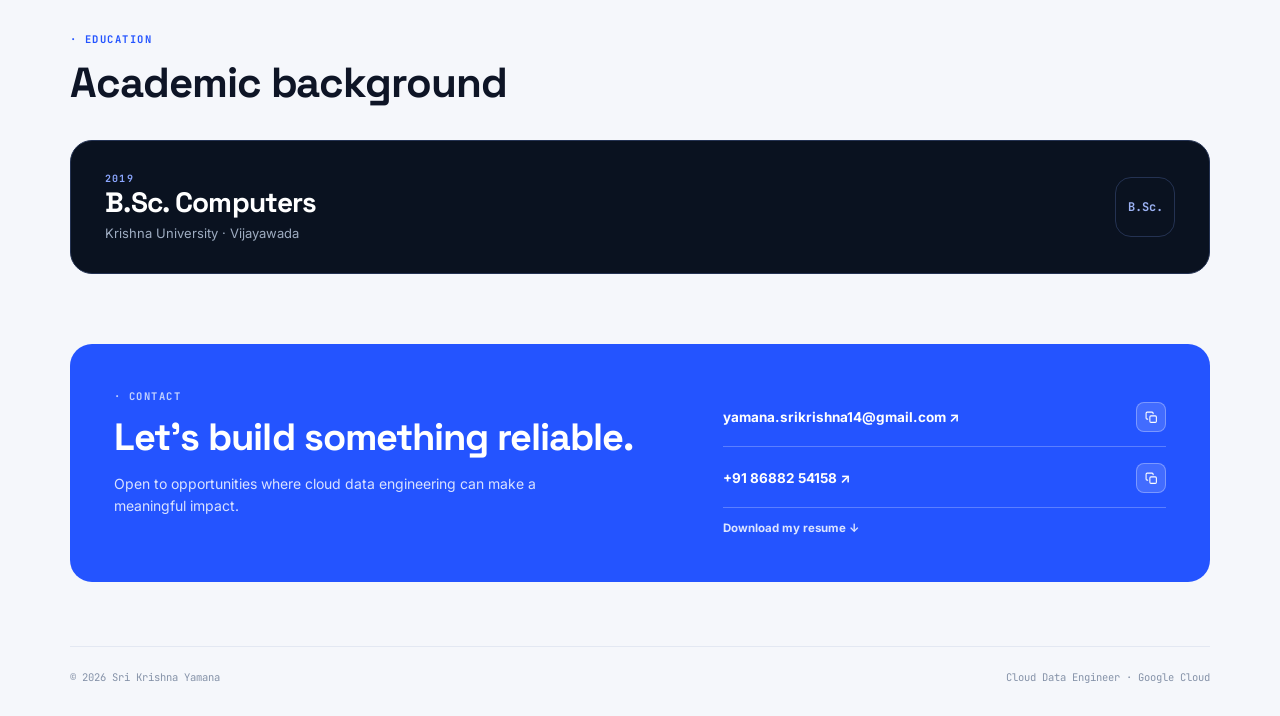
==== commit d0215cbb: "claude updated version" ====
--- a/index.html
+++ b/index.html
@@ -3,287 +3,198 @@
 <head>
 <meta charset="utf-8">
 <meta name="viewport" content="width=device-width,initial-scale=1">
-<meta name="description" content="Sri Krishna Yamana — Cloud Data Engineer">
+<meta name="description" content="Sri Krishna Yamana — Cloud Data Engineer specializing in GCP, BigQuery, Airflow and reliable data pipelines.">
+<meta name="theme-color" content="#0A1220">
 <title>Sri Krishna Yamana — Cloud Data Engineer</title>
-<style>
-:root{
-  --bg:#f6f8fc;--paper:#fff;--ink:#111b32;--muted:#687892;--line:#e4e9f2;
-  --blue:#2450df;--blue2:#3c68ed;--navy:#0c1629;--soft:#edf3ff;
-  --shadow:0 24px 70px rgba(21,38,72,.10);--radius:22px;
-}
-*{box-sizing:border-box}
-html{scroll-behavior:smooth}
-body{margin:0;background:var(--bg);color:var(--ink);font-family:Inter,ui-sans-serif,system-ui,-apple-system,BlinkMacSystemFont,"Segoe UI",sans-serif;line-height:1.6;-webkit-font-smoothing:antialiased}
-a{text-decoration:none;color:inherit}
-.container{width:min(1120px,calc(100% - 40px));margin:auto}
-.nav{height:72px;background:rgba(255,255,255,.94);border-bottom:1px solid var(--line);position:sticky;top:0;z-index:50;backdrop-filter:blur(18px)}
-.nav-inner{height:100%;display:flex;align-items:center;justify-content:space-between}
-.logo{display:flex;align-items:center;gap:11px;font-weight:800;font-size:15px}
-.logo-mark{width:38px;height:38px;border-radius:11px;background:var(--blue);color:#fff;display:grid;place-items:center;font-size:13px}
-.nav-links{display:flex;align-items:center;gap:26px;font-size:13px;font-weight:700;color:#56657d}
-.nav-links a:hover{color:var(--blue)}
-.nav-btn{background:var(--blue);color:#fff!important;padding:10px 15px;border-radius:10px}
-.mobile-btn{display:none;border:0;background:none;font-size:22px}
-.hero{padding:76px 0 72px;display:grid;grid-template-columns:1.06fr .94fr;gap:70px;align-items:center}
-.kicker{display:flex;align-items:center;gap:9px;color:#3157c9;font-size:11px;font-weight:800;letter-spacing:.13em;margin-bottom:22px}
-.kicker:before{content:"";width:24px;height:2px;background:var(--blue)}
-.status{display:inline-flex;align-items:center;gap:8px;background:#fff;border:1px solid #dfe6f0;border-radius:999px;padding:7px 11px;font-size:11px;font-weight:700;color:#61728d;margin-bottom:24px}
-.status i{width:7px;height:7px;border-radius:50%;background:#23a56f;box-shadow:0 0 0 4px #e7f7ef}
-h1{font-size:clamp(45px,6.1vw,70px);line-height:1.02;letter-spacing:-.055em;margin:0 0 24px;max-width:720px}
-h1 span{color:#5d6e89}
-.hero-copy{font-size:16px;color:var(--muted);max-width:690px}
-.actions{display:flex;gap:11px;flex-wrap:wrap;margin:28px 0}
-.btn{display:inline-flex;align-items:center;gap:9px;padding:13px 17px;border-radius:11px;font-size:13px;font-weight:800;border:1px solid var(--line);transition:.2s}
-.btn:hover{transform:translateY(-2px)}
-.btn-primary{background:var(--blue);border-color:var(--blue);color:#fff;box-shadow:0 12px 28px rgba(36,80,223,.20)}
-.btn-secondary{background:#fff}
-.stack{display:flex;gap:8px;flex-wrap:wrap;margin-top:24px}
-.stack span{background:var(--soft);color:#4963a1;border-radius:999px;padding:5px 9px;font-size:10px;font-weight:800}
-.visual{background:var(--navy);border-radius:26px;padding:22px;box-shadow:var(--shadow);position:relative;overflow:hidden}
-.visual:after{content:"";position:absolute;width:220px;height:220px;border-radius:50%;background:#2450df22;right:-80px;top:-80px}
-.visual-top{display:flex;justify-content:space-between;color:#aab8cc;font-size:10px;font-weight:800;letter-spacing:.08em;position:relative;z-index:1}
-.visual-top strong{color:#e9effa}
-.flow{margin:48px 0 28px;position:relative}
-.flow-line{position:absolute;left:25px;right:25px;top:35px;height:2px;background:#2a3a56}
-.flow-line:after{content:"";position:absolute;left:0;top:0;width:62%;height:2px;background:#4e79ee}
-.flow-grid{display:grid;grid-template-columns:repeat(3,1fr);gap:13px;position:relative}
-.flow-node{background:#111f37;border:1px solid #2b3a55;border-radius:15px;padding:15px 12px;min-height:122px}
-.flow-node.highlight{border-color:#456ee3;background:#14264c;box-shadow:0 0 0 1px #456ee333}
-.flow-icon{width:30px;height:30px;border-radius:9px;background:#203252;color:#86a5ff;display:grid;place-items:center;font-size:11px;font-weight:800;margin-bottom:13px}
-.flow-node strong{display:block;color:#f1f5fb;font-size:12px}
-.flow-node small{display:block;color:#8292ab;font-size:9px;margin-top:5px}
-.visual-bottom{border-top:1px solid #273650;padding-top:16px;color:#8493aa;font-size:10px;display:flex;align-items:center;gap:7px}
-.visual-bottom strong{color:#dfe8f7}.tick{margin-left:auto;color:#57d89b}
-.section{border-top:1px solid var(--line);padding:68px 0}
-.section-head{display:flex;justify-content:space-between;align-items:end;gap:35px;margin-bottom:30px}
-.label{font-size:10px;color:var(--blue);font-weight:800;letter-spacing:.15em;margin-bottom:11px}
-h2{font-size:clamp(31px,4vw,47px);line-height:1.1;letter-spacing:-.045em;margin:0}
-.section-head p{color:var(--muted);font-size:13px;max-width:430px;margin:0}
-.about-grid{display:grid;grid-template-columns:1fr 1fr;gap:48px}
-.about-grid p{color:var(--muted);font-size:15px;margin:0 0 16px}
-.stats{display:grid;grid-template-columns:repeat(3,1fr);margin-top:34px;border-top:1px solid var(--line)}
-.stat{padding:22px 18px 0 0;border-right:1px solid var(--line)}
-.stat+.stat{padding-left:18px}
-.stat strong{display:block;font-size:28px;letter-spacing:-.03em}
-.stat span{font-size:10px;color:#7c8ba0}
-.timeline{border-top:1px solid var(--line)}
-.job{display:grid;grid-template-columns:190px 1fr;gap:38px;padding:27px 0;border-bottom:1px solid var(--line)}
-.job-meta{font-size:10px;color:#7d8ba0;font-weight:800;letter-spacing:.07em}
-.job-meta b{display:block;color:var(--blue);margin-top:7px;letter-spacing:.02em}
-.job-title{display:flex;justify-content:space-between;align-items:baseline;gap:20px}
-.job-title h3{font-size:21px;margin:0;letter-spacing:-.02em}
-.job-title span{font-size:10px;color:#8a97a8;white-space:nowrap}
-.job ul{margin:10px 0 0;padding-left:18px;color:#66768f;font-size:13px}
-.job li{margin:6px 0}
-.cards{display:grid;grid-template-columns:repeat(3,1fr);gap:14px}
-.card{background:var(--paper);border:1px solid var(--line);border-radius:18px;padding:21px;min-height:190px;transition:.22s}
-.card:hover{transform:translateY(-4px);box-shadow:var(--shadow)}
-.card-icon{width:39px;height:39px;border-radius:10px;background:var(--soft);color:var(--blue);display:grid;place-items:center;font-weight:800;margin-bottom:17px}
-.card h3{font-size:16px;margin:0 0 7px}.card p{font-size:12px;color:var(--muted);margin:0 0 16px}
-.tags{display:flex;flex-wrap:wrap;gap:6px}.tags span{background:#f0f4fb;color:#53698f;border-radius:999px;padding:4px 7px;font-size:9px;font-weight:800}
-.edu{background:var(--navy);color:#fff;border-radius:22px;padding:28px 32px;display:flex;justify-content:space-between;align-items:center}
-.edu .label{color:#8ba7ff}.edu h2{font-size:30px}.edu p{margin:4px 0 0;color:#9eacc1;font-size:13px}.edu-year{color:#8ca7ff;font-size:10px;font-weight:800;letter-spacing:.12em}
-.edu-badge{width:62px;height:62px;border:1px solid #31425e;border-radius:16px;display:grid;place-items:center;color:#9bb1f2;font-size:12px;font-weight:800}
-.contact{padding-bottom:60px}.contact-box{background:var(--blue);color:#fff;border-radius:22px;padding:42px;display:grid;grid-template-columns:1fr .75fr;gap:60px}
-.contact-box .label{color:#c2d1ff}.contact-box h2{font-size:44px}.contact-box p{color:#d9e2ff;font-size:14px;max-width:500px}
-.contact-links{display:flex;flex-direction:column;justify-content:center}.contact-links a{padding:14px 0;border-bottom:1px solid #ffffff40;font-size:13px;font-weight:700}.contact-links a span{float:right}.resume{display:inline-block;border:0!important;color:#dce5ff;font-size:11px!important;margin-top:7px}
-.footer{border-top:1px solid var(--line);padding:20px 0 28px;display:flex;justify-content:space-between;color:#8794a7;font-size:10px}
-@media(max-width:850px){.hero{min-height:auto}.section{padding:54px 0}.nav-links{display:none}.mobile-btn{display:block}.hero{grid-template-columns:1fr;gap:35px;padding-top:70px}.section-head{display:block}.section-head p{margin-top:14px}.about-grid{grid-template-columns:1fr;gap:20px}.cards{grid-template-columns:1fr 1fr}.contact-box{grid-template-columns:1fr;gap:20px;padding:38px 28px}.job{grid-template-columns:1fr;gap:9px}}
-@media(max-width:560px){.hero{padding:48px 0 56px}.container{width:calc(100% - 28px)}.hero{padding:58px 0 65px}h1{font-size:43px}.flow-grid{grid-template-columns:1fr}.flow-line{display:none}.cards{grid-template-columns:1fr}.stats{grid-template-columns:1fr}.stat,.stat+.stat{border-right:0;border-bottom:1px solid var(--line);padding:16px 0}.contact-box h2{font-size:34px}.edu{padding:28px}.footer{flex-direction:column;gap:7px}}
-
-.section{scroll-margin-top:78px}
-.hero{min-height:calc(100vh - 72px)}
-.card,.job,.edu,.contact-box,.visual{will-change:transform}
-.card{transition:transform .22s ease,box-shadow .22s ease,border-color .22s ease}
-.card:hover{border-color:#d2dcf0}
-.job{position:relative}
-.job:before{content:"";position:absolute;left:0;top:30px;width:3px;height:0;border-radius:3px;background:var(--blue);transition:height .25s ease}
-.job:hover:before{height:calc(100% - 60px)}
-
-.about-final{padding-top:58px;padding-bottom:58px}
-.about-final-head{display:grid;grid-template-columns:1fr 1fr;gap:70px;align-items:end;padding-bottom:30px;border-bottom:1px solid var(--line)}
-.about-final-head h2{font-size:clamp(38px,4.5vw,56px);line-height:1.02;letter-spacing:-.055em;margin:0}
-.about-final-head h2 span{color:#60718e}
-.about-final-lead{margin:0 0 4px;color:var(--muted);font-size:14px;line-height:1.65;max-width:460px}
-.about-final-copy{display:grid;grid-template-columns:1fr 1fr;gap:70px;padding:28px 0 30px}
-.about-final-copy span{display:block;color:var(--blue);font-size:10px;font-weight:800;letter-spacing:.15em;margin-bottom:9px}
-.about-final-copy p{margin:0;color:var(--muted);font-size:14px;line-height:1.68;max-width:560px}
-.about-final-stats{display:grid;grid-template-columns:repeat(3,1fr);border:1px solid var(--line);border-radius:15px;background:#fff;overflow:hidden}
-.about-final-stats>div{padding:17px 22px;display:flex;align-items:baseline;gap:11px}
-.about-final-stats>div+div{border-left:1px solid var(--line)}
-.about-final-stats strong{font-size:24px;letter-spacing:-.03em}
-.about-final-stats small{font-size:10px;color:#8291a8}
-@media(max-width:850px){.about-final-head{grid-template-columns:1fr;gap:18px}.about-final-copy{gap:30px}}
-@media(max-width:560px){.about-final{padding-top:48px;padding-bottom:48px}.about-final-copy{grid-template-columns:1fr;padding:25px 0}.about-final-stats{grid-template-columns:1fr}.about-final-stats>div+div{border-left:0;border-top:1px solid var(--line)}}
-
-/* Final visual hierarchy pass */
-header .brand-name,
-.nav-brand,
-.logo-name {
-  font-size: 1.18rem !important;
-  font-weight: 800 !important;
-  letter-spacing: -0.025em;
-}
-
-.hero h1 {
-  font-size: clamp(3.2rem, 5.2vw, 5.25rem);
-  line-height: .98;
-  letter-spacing: -.055em;
-}
-
-.section h2 {
-  font-size: clamp(2.55rem, 4.5vw, 4.6rem);
-  line-height: 1.02;
-  letter-spacing: -.05em;
-}
-
-.about-section .section-head h2,
-#about h2 {
-  font-size: clamp(2.7rem, 4.1vw, 4.2rem);
-}
-
-.about-section {
-  padding-top: 54px;
-  padding-bottom: 54px;
-}
-
-.about-section .section-head {
-  margin-bottom: 28px;
-}
-
-.about-section .about-grid {
-  gap: 54px;
-}
-
-.about-section .stats {
-  margin-top: 30px;
-}
-
-@media (max-width: 850px) {
-  header .brand-name,
-  .nav-brand,
-  .logo-name {
-    font-size: 1.05rem !important;
-  }
-  .hero h1 {
-    font-size: clamp(2.7rem, 11vw, 4.2rem);
-  }
-  .section h2,
-  .about-section .section-head h2,
-  #about h2 {
-    font-size: clamp(2.3rem, 9vw, 3.4rem);
-  }
-}
-
-
-/* Corrected identity hierarchy: enlarge the name, not the hero headline */
-.brand-name,
-.logo-name,
-.nav-brand .brand-name,
-header .brand-name {
-  font-size: 1.28rem !important;
-  font-weight: 800 !important;
-  letter-spacing: -0.03em;
-  white-space: nowrap;
-}
-@media (max-width: 850px) {
-  .brand-name,
-  .logo-name,
-  .nav-brand .brand-name,
-  header .brand-name {
-    font-size: 1.12rem !important;
-  }
-}
-
-</style>
+<link rel="icon" href="data:image/svg+xml,<svg xmlns=%22http://www.w3.org/2000/svg%22 viewBox=%220 0 100 100%22><rect width=%22100%22 height=%22100%22 rx=%2224%22 fill=%22%230A1220%22/><text x=%2250%22 y=%2264%22 font-size=%2244%22 fill=%22%232454FF%22 text-anchor=%22middle%22 font-family=%22monospace%22 font-weight=%22700%22>SK</text></svg>">
+<link rel="preconnect" href="https://fonts.googleapis.com">
+<link rel="preconnect" href="https://fonts.gstatic.com" crossorigin>
+<link href="https://fonts.googleapis.com/css2?family=Inter:wght@400;500;600;700;800&family=Space+Grotesk:wght@500;600;700&family=JetBrains+Mono:wght@500;700&display=swap" rel="stylesheet">
+<link rel="stylesheet" href="styles.css">
 </head>
 <body>
+<a class="skip-link" href="#main">Skip to content</a>
+
+<div class="hud-track" aria-hidden="true"><div class="hud-fill" id="hudFill"></div></div>
+
 <header class="nav">
   <div class="nav-inner container">
     <a class="logo" href="#home"><span class="logo-mark">SK</span><span>Sri Krishna Yamana</span></a>
-    <nav class="nav-links">
+    <nav class="nav-links" aria-label="Primary">
       <a href="#about">About</a><a href="#experience">Experience</a><a href="#skills">Skills</a><a href="#education">Education</a><a class="nav-btn" href="#contact">Contact ↗</a>
     </nav>
-    <button class="mobile-btn" aria-label="Menu">☰</button>
+    <div class="nav-utils">
+      <button class="theme-toggle" id="themeToggle" type="button" aria-pressed="false" aria-label="Toggle dark mode">
+        <svg class="icon-sun" viewBox="0 0 24 24" fill="none" stroke="currentColor" stroke-width="2" stroke-linecap="round"><circle cx="12" cy="12" r="4"/><path d="M12 2v2M12 20v2M4.9 4.9l1.4 1.4M17.7 17.7l1.4 1.4M2 12h2M20 12h2M4.9 19.1l1.4-1.4M17.7 6.3l1.4-1.4"/></svg>
+        <svg class="icon-moon" viewBox="0 0 24 24" fill="none" stroke="currentColor" stroke-width="2" stroke-linecap="round" stroke-linejoin="round"><path d="M21 12.79A9 9 0 1 1 11.21 3 7 7 0 0 0 21 12.79z"/></svg>
+      </button>
+      <button class="mobile-btn" id="mobileBtn" type="button" aria-expanded="false" aria-controls="mobilePanel" aria-label="Toggle menu"><span></span></button>
+    </div>
   </div>
 </header>
 
-<main>
+<div class="mobile-panel" id="mobilePanel">
+  <nav class="mobile-sheet" aria-label="Mobile">
+    <a href="#about">About</a><a href="#experience">Experience</a><a href="#skills">Skills</a><a href="#education">Education</a><a href="#contact">Contact ↗</a>
+  </nav>
+</div>
+
+<main id="main">
 <section id="home" class="hero container">
   <div>
     <div class="status"><i></i> Open to opportunities</div>
     <div class="kicker">CLOUD DATA ENGINEER · GOOGLE CLOUD</div>
-    <h1>Building reliable <span>data pipelines</span> for real-world systems.</h1>
+    <h1>Building reliable <span class="accent">data pipelines</span> for <span class="fade">real&#8209;world systems.</span></h1>
     <p class="hero-copy">Data Engineer with 5+ years of experience designing and building scalable pipelines on Google Cloud Platform, with expertise in BigQuery, GCS, Airflow, SQL and Python.</p>
-    <div class="actions"><a class="btn btn-primary" href="#experience">View experience →</a><a class="btn btn-secondary" href="Sri-Krishna-Yamana-Resume.pdf" download>Download resume ↓</a></div>
+    <div class="actions">
+      <a class="btn btn-primary" href="#experience">View experience →</a>
+      <a class="btn btn-secondary" href="Sri-Krishna-Yamana-Resume.pdf" download>Download resume ↓</a>
+    </div>
     <div class="stack"><span>GCP</span><span>BIGQUERY</span><span>AIRFLOW</span><span>PYTHON</span><span>SQL</span></div>
   </div>
-  <div class="visual">
-    <div class="visual-top"><span><strong>DATA PIPELINE</strong> · PRODUCTION FLOW</span><span>GCP</span></div>
+
+  <div class="visual" role="img" aria-label="Animated diagram of a production data pipeline moving from raw sources through transformation into a BigQuery warehouse, orchestrated by Airflow.">
+    <div class="visual-top"><span><strong>DATA PIPELINE</strong> · PRODUCTION FLOW</span><span class="live"><i></i>LIVE</span></div>
     <div class="flow">
-      <div class="flow-line"></div>
+      <div class="flow-line"><div class="flow-line-fill" id="flowLineFill"></div></div>
+      <div class="packet" id="packet"></div>
       <div class="flow-grid">
         <div class="flow-node"><div class="flow-icon">01</div><strong>Sources</strong><small>CSV · JSON · AVRO</small></div>
         <div class="flow-node highlight"><div class="flow-icon">02</div><strong>Transform</strong><small>Dataflow · Spark</small></div>
         <div class="flow-node"><div class="flow-icon">03</div><strong>Warehouse</strong><small>BigQuery</small></div>
       </div>
     </div>
-    <div class="visual-bottom"><span>Orchestration</span><strong>Apache Airflow</strong><span class="tick">✓ Reliable</span></div>
+    <div class="visual-bottom"><span>Orchestration</span><strong>Apache Airflow</strong><span class="counter mono" id="rowsCounter">✓ 1,284,392 rows/day</span></div>
   </div>
 </section>
 
-<section id="about" class="section about-final"><div class="container">
-  <div class="about-final-head">
-    <div><div class="label">01 · ABOUT</div><h2>From raw data to<br><span>reliable systems.</span></h2></div>
-    <p class="about-final-lead">Cloud data engineering focused on dependable pipelines, quality and production outcomes.</p>
-  </div>
-  <div class="about-final-copy">
+<section id="about" class="section reveal"><div class="container">
+  <div class="about-head">
+    <div><div class="label">· ABOUT</div><h2>From raw data to<br>reliable systems.</h2></div>
+    <p class="section-head p" style="margin:0;color:var(--muted);font-size:14px;max-width:440px;line-height:1.6">Cloud data engineering focused on dependable pipelines, quality and production outcomes.</p>
+  </div>
+  <div class="about-copy">
     <div><span>WHAT I DO</span><p>I work across ingestion, transformation, orchestration, data quality and production troubleshooting. My experience includes large-scale processing with SQL, Python and PySpark and working with CSV, JSON, Parquet and AVRO data.</p></div>
     <div><span>HOW I WORK</span><p>I also bring experience with data modeling, performance optimization, Git/GitHub and Agile delivery, with a focus on dependable production workflows and clear collaboration.</p></div>
   </div>
-  <div class="about-final-stats">
-    <div><strong>5+</strong><small>Years of experience</small></div>
-    <div><strong>3</strong><small>Career projects</small></div>
-    <div><strong>GCP</strong><small>Primary cloud platform</small></div>
-  </div>
-</div></section>
-
-<section id="experience" class="section"><div class="container">
-  <div class="section-head"><div><div class="label">02 · EXPERIENCE</div><h2>Professional experience</h2></div><p>Hands-on work across GCP pipelines, data integration, databases and production support.</p></div>
+  <div class="stats">
+    <div class="stat"><strong data-count-to="5" data-suffix="+">0</strong><span>YEARS OF EXPERIENCE</span></div>
+    <div class="stat"><strong data-count-to="3">0</strong><span>CAREER PROJECTS</span></div>
+    <div class="stat"><strong>GCP</strong><span>PRIMARY CLOUD PLATFORM</span></div>
+  </div>
+</div></section>
+
+<section id="experience" class="section reveal"><div class="container">
+  <div class="section-head"><div><div class="label">· EXPERIENCE</div><h2>Professional experience</h2></div><p>Hands-on work across GCP pipelines, data integration, databases and production support.</p></div>
   <div class="timeline">
-    <article class="job"><div class="job-meta"><span>NOV 2025 — MAR 2026</span><b>HCL Tech</b></div><div><div class="job-title"><h3>Lead Engineer</h3><span>Project #3</span></div><ul><li>Managed and monitored end-to-end BigQuery pipelines across RZ, PZ and fact layers.</li><li>Performed validation, reconciliation and RCA for production issues and pipeline failures.</li><li>Automated data-quality checks and supported ingestion workflows using Apache Airflow.</li><li>Investigated missing or delayed fact-table data and coordinated upstream reprocessing.</li><li>Collaborated with cross-functional teams and maintained pipeline and troubleshooting documentation.</li></ul></div></article>
-    <article class="job"><div class="job-meta"><span>NOV 2023 — JAN 2025</span><b>HCL Tech</b></div><div><div class="job-title"><h3>Senior Software Engineer</h3><span>Project #2</span></div><ul><li>Built data-transfer scripts from GCS to BigQuery and implemented BigQuery partitioning strategies.</li><li>Designed GCP data-integration solutions using Cloud Storage, Dataflow, Pub/Sub and BigQuery.</li><li>Worked with Apache Beam, Apache Spark and Google Cloud Dataflow for large-scale processing.</li><li>Handled CSV, JSON and AVRO formats and created authorized BigQuery views for controlled access.</li><li>Used GitHub for source control and maintained documentation for pipelines, models and architecture.</li></ul></div></article>
-    <article class="job"><div class="job-meta"><span>AUG 2019 — OCT 2023</span><b>WVAUTOMATIONPRIVATE LIMITED</b></div><div><div class="job-title"><h3>Software Engineer</h3><span>Project #1</span></div><ul><li>Crafted complex SQL and optimized tables, indexes, constraints and query execution plans.</li><li>Created logical and physical data models aligned with business requirements.</li><li>Developed stored procedures, user-defined functions and triggers for database business logic.</li><li>Contributed to GCP architecture using BigQuery, GCS, Dataflow and Airflow.</li><li>Developed Python automation for data processing, cleansing and transformation.</li></ul></div></article>
-  </div>
-</div></section>
-
-<section id="skills" class="section"><div class="container">
-  <div class="section-head"><div><div class="label">03 · SKILLS</div><h2>Technical toolkit</h2></div><p>The core technologies and practices reflected in my professional experience.</p></div>
+    <article class="job" data-start="Nov 2025" data-end="Present">
+      <div class="job-meta"><span>NOV 2025 — MAR 2026</span><b>HCL Tech</b><span class="job-duration"></span></div>
+      <div>
+        <div class="job-title"><h3>Lead Engineer</h3><span>Project #3</span></div>
+        <ul>
+          <li>Managed and monitored end-to-end BigQuery pipelines across RZ, PZ and fact layers.</li>
+          <li>Performed validation, reconciliation and RCA for production issues and pipeline failures.</li>
+          <li>Automated data-quality checks and supported ingestion workflows using Apache Airflow.</li>
+          <li>Investigated missing or delayed fact-table data and coordinated upstream reprocessing.</li>
+          <li>Collaborated with cross-functional teams and maintained pipeline and troubleshooting documentation.</li>
+        </ul>
+      </div>
+    </article>
+    <article class="job" data-start="Nov 2023" data-end="Jan 2025">
+      <div class="job-meta"><span>NOV 2023 — JAN 2025</span><b>HCL Tech</b><span class="job-duration"></span></div>
+      <div>
+        <div class="job-title"><h3>Senior Software Engineer</h3><span>Project #2</span></div>
+        <ul>
+          <li>Built data-transfer scripts from GCS to BigQuery and implemented BigQuery partitioning strategies.</li>
+          <li>Designed GCP data-integration solutions using Cloud Storage, Dataflow, Pub/Sub and BigQuery.</li>
+          <li>Worked with Apache Beam, Apache Spark and Google Cloud Dataflow for large-scale processing.</li>
+          <li>Handled CSV, JSON and AVRO formats and created authorized BigQuery views for controlled access.</li>
+          <li>Used GitHub for source control and maintained documentation for pipelines, models and architecture.</li>
+        </ul>
+      </div>
+    </article>
+    <article class="job" data-start="Aug 2019" data-end="Oct 2023">
+      <div class="job-meta"><span>AUG 2019 — OCT 2023</span><b>WVAUTOMATIONPRIVATE LIMITED</b><span class="job-duration"></span></div>
+      <div>
+        <div class="job-title"><h3>Software Engineer</h3><span>Project #1</span></div>
+        <ul>
+          <li>Crafted complex SQL and optimized tables, indexes, constraints and query execution plans.</li>
+          <li>Created logical and physical data models aligned with business requirements.</li>
+          <li>Developed stored procedures, user-defined functions and triggers for database business logic.</li>
+          <li>Contributed to GCP architecture using BigQuery, GCS, Dataflow and Airflow.</li>
+          <li>Developed Python automation for data processing, cleansing and transformation.</li>
+        </ul>
+      </div>
+    </article>
+  </div>
+</div></section>
+
+<section id="skills" class="section reveal"><div class="container">
+  <div class="section-head"><div><div class="label">· SKILLS</div><h2>Technical toolkit</h2></div><p>The core technologies and practices reflected in my professional experience.</p></div>
+
+  <div class="filters" role="group" aria-label="Filter skills by category">
+    <button class="filter-chip is-active" data-filter="all" type="button">All</button>
+    <button class="filter-chip" data-filter="cloud" type="button">Cloud</button>
+    <button class="filter-chip" data-filter="code" type="button">Programming</button>
+    <button class="filter-chip" data-filter="pipelines" type="button">Data Engineering</button>
+    <button class="filter-chip" data-filter="bigdata" type="button">Big Data</button>
+    <button class="filter-chip" data-filter="tools" type="button">Tools &amp; Formats</button>
+  </div>
+
   <div class="cards">
-    <div class="card"><div class="card-icon">☁</div><h3>Google Cloud</h3><p>GCS, BigQuery, Airflow, Data Proc, Dataflow and Pub/Sub.</p><div class="tags"><span>GCS</span><span>BigQuery</span><span>Dataflow</span></div></div>
-    <div class="card"><div class="card-icon">⌘</div><h3>Programming</h3><p>SQL, Python and PySpark for data processing, automation and transformation.</p><div class="tags"><span>SQL</span><span>Python</span><span>PySpark</span></div></div>
-    <div class="card"><div class="card-icon">◇</div><h3>Data Engineering</h3><p>Ingestion, orchestration, data quality, validation, reconciliation and RCA.</p><div class="tags"><span>Airflow</span><span>Quality</span><span>RCA</span></div></div>
-    <div class="card"><div class="card-icon">▦</div><h3>Big Data Processing</h3><p>Apache Beam, Apache Spark and Google Cloud Dataflow.</p><div class="tags"><span>Beam</span><span>Spark</span><span>Dataflow</span></div></div>
-    <div class="card"><div class="card-icon">◫</div><h3>Engineering Tools</h3><p>Git, GitHub, JIRA, Confluence and Agile delivery practices.</p><div class="tags"><span>Git</span><span>GitHub</span><span>Agile</span></div></div>
-    <div class="card"><div class="card-icon">◎</div><h3>Formats & Platforms</h3><p>CSV, JSON, Parquet, AVRO, plus familiarity with Snowflake, Kafka and Hadoop.</p><div class="tags"><span>CSV</span><span>JSON</span><span>AVRO</span></div></div>
-  </div>
-</div></section>
-
-<section id="education" class="section"><div class="container">
-  <div class="section-head"><div><div class="label">04 · EDUCATION</div><h2>Academic background</h2></div></div>
+    <div class="card" data-category="cloud"><div class="card-icon">☁</div><h3>Google Cloud</h3><p>GCS, BigQuery, Airflow, Data Proc, Dataflow and Pub/Sub.</p><div class="tags"><span>GCS</span><span>BigQuery</span><span>Dataflow</span></div></div>
+    <div class="card" data-category="code"><div class="card-icon">⌘</div><h3>Programming</h3><p>SQL, Python and PySpark for data processing, automation and transformation.</p><div class="tags"><span>SQL</span><span>Python</span><span>PySpark</span></div></div>
+    <div class="card" data-category="pipelines"><div class="card-icon">◇</div><h3>Data Engineering</h3><p>Ingestion, orchestration, data quality, validation, reconciliation and RCA.</p><div class="tags"><span>Airflow</span><span>Quality</span><span>RCA</span></div></div>
+    <div class="card" data-category="bigdata"><div class="card-icon">▦</div><h3>Big Data Processing</h3><p>Apache Beam, Apache Spark and Google Cloud Dataflow.</p><div class="tags"><span>Beam</span><span>Spark</span><span>Dataflow</span></div></div>
+    <div class="card" data-category="tools"><div class="card-icon">◫</div><h3>Engineering Tools</h3><p>Git, GitHub, JIRA, Confluence and Agile delivery practices.</p><div class="tags"><span>Git</span><span>GitHub</span><span>Agile</span></div></div>
+    <div class="card" data-category="tools"><div class="card-icon">◎</div><h3>Formats &amp; Platforms</h3><p>CSV, JSON, Parquet, AVRO, plus familiarity with Snowflake, Kafka and Hadoop.</p><div class="tags"><span>CSV</span><span>JSON</span><span>AVRO</span></div></div>
+  </div>
+</div></section>
+
+<section id="education" class="section reveal"><div class="container">
+  <div class="section-head"><div><div class="label">· EDUCATION</div><h2>Academic background</h2></div></div>
   <div class="edu"><div><div class="edu-year">2019</div><h2>B.Sc. Computers</h2><p>Krishna University · Vijayawada</p></div><div class="edu-badge">B.Sc.</div></div>
 </div></section>
 
-<section id="contact" class="contact"><div class="container"><div class="contact-box">
-  <div><div class="label">05 · CONTACT</div><h2>Let's build something reliable.</h2><p>Open to opportunities where cloud data engineering can make a meaningful impact.</p></div>
-  <div class="contact-links"><a href="mailto:yamana.srikrishna14@gmail.com">yamana.srikrishna14@gmail.com <span>↗</span></a><a href="tel:+918688254158">+91 86882 54158 <span>↗</span></a><a class="resume" href="Sri-Krishna-Yamana-Resume.pdf" download>Download my resume ↓</a></div>
+<section id="contact" class="contact reveal"><div class="container"><div class="contact-box">
+  <div>
+    <div class="label">· CONTACT</div>
+    <h2>Let's build something reliable.</h2>
+    <p>Open to opportunities where cloud data engineering can make a meaningful impact.</p>
+  </div>
+  <div class="contact-links">
+    <div class="contact-link-row">
+      <a href="mailto:yamana.srikrishna14@gmail.com">yamana.srikrishna14@gmail.com ↗</a>
+      <button class="copy-btn" type="button" data-copy="yamana.srikrishna14@gmail.com" aria-label="Copy email address">
+        <svg viewBox="0 0 24 24" fill="none" stroke="currentColor" stroke-width="2" stroke-linecap="round" stroke-linejoin="round"><rect x="9" y="9" width="12" height="12" rx="2"/><path d="M5 15H4a2 2 0 0 1-2-2V4a2 2 0 0 1 2-2h9a2 2 0 0 1 2 2v1"/></svg>
+      </button>
+    </div>
+    <div class="contact-link-row">
+      <a href="tel:+918688254158">+91 86882 54158 ↗</a>
+      <button class="copy-btn" type="button" data-copy="+91 86882 54158" aria-label="Copy phone number">
+        <svg viewBox="0 0 24 24" fill="none" stroke="currentColor" stroke-width="2" stroke-linecap="round" stroke-linejoin="round"><rect x="9" y="9" width="12" height="12" rx="2"/><path d="M5 15H4a2 2 0 0 1-2-2V4a2 2 0 0 1 2-2h9a2 2 0 0 1 2 2v1"/></svg>
+      </button>
+    </div>
+    <a class="resume" href="Sri-Krishna-Yamana-Resume.pdf" download>Download my resume ↓</a>
+  </div>
 </div></div></section>
 </main>
+
 <footer class="footer container"><span>© <span id="year"></span> Sri Krishna Yamana</span><span>Cloud Data Engineer · Google Cloud</span></footer>
-<script>
-document.getElementById("year").textContent=new Date().getFullYear();
-const btn=document.querySelector(".mobile-btn"),nav=document.querySelector(".nav-links");
-btn.addEventListener("click",()=>{nav.style.display=nav.style.display==="flex"?"":"flex";nav.style.position="absolute";nav.style.top="72px";nav.style.left="14px";nav.style.right="14px";nav.style.padding="18px";nav.style.background="#fff";nav.style.border="1px solid #e4e9f2";nav.style.borderRadius="14px";nav.style.flexDirection="column";nav.style.alignItems="stretch"});
-</script>
+
+<div class="stage-hud mono" id="stageHud" aria-hidden="true">
+  <span class="dot pulse"></span>
+  <span id="hudStage">STAGE 01/06</span>
+  <span class="divider"></span>
+  <b id="hudLabel">HOME</b>
+</div>
+
+<button class="to-top" id="toTop" type="button" aria-label="Back to top">
+  <svg viewBox="0 0 24 24" fill="none" stroke="currentColor" stroke-width="2.2" stroke-linecap="round" stroke-linejoin="round"><path d="M12 19V5M5 12l7-7 7 7"/></svg>
+</button>
+
+<div class="toast" id="toast" role="status" aria-live="polite"></div>
+
+<script src="script.js"></script>
 </body>
 </html>
--- a/styles.css
+++ b/styles.css
@@ -0,0 +1,424 @@
+/* =========================================================
+   Sri Krishna Yamana — Portfolio
+   Design system: "pipeline monitor" — a data engineer's site
+   framed like the console he actually works in all day.
+   ========================================================= */
+
+:root{
+  --bg:#F5F7FB;
+  --surface:#FFFFFF;
+  --ink:#0E1526;
+  --muted:#5C6B85;
+  --muted-2:#8592A8;
+  --line:#E3E8F2;
+  --line-strong:#CBD4E6;
+
+  --blue:#2454FF;
+  --blue-ink:#1638B8;
+  --teal:#0EA894;
+  --teal-soft:#E3FBF6;
+  --navy:#0A1220;
+  --navy-2:#101B30;
+  --navy-line:#243252;
+
+  --soft:#EAF0FF;
+  --radius:20px;
+  --radius-sm:12px;
+  --shadow:0 24px 60px rgba(15,25,55,.10);
+  --shadow-sm:0 10px 26px rgba(15,25,55,.08);
+
+  --font-display:"Space Grotesk", ui-sans-serif, system-ui, sans-serif;
+  --font-body:"Inter", ui-sans-serif, system-ui, -apple-system, "Segoe UI", sans-serif;
+  --font-mono:"JetBrains Mono", ui-monospace, SFMono-Regular, Menlo, Consolas, monospace;
+
+  --nav-h:68px;
+  --hud-h:3px;
+  --ease:cubic-bezier(.22,.61,.36,1);
+}
+
+[data-theme="dark"]{
+  --bg:#080D18;
+  --surface:#101A2C;
+  --ink:#EDF1FB;
+  --muted:#93A1BC;
+  --muted-2:#6E7C99;
+  --line:#20293D;
+  --line-strong:#2B3652;
+  --soft:#152040;
+  --navy:#04070E;
+  --navy-2:#0B1526;
+  --shadow:0 24px 60px rgba(0,0,0,.45);
+  --shadow-sm:0 10px 26px rgba(0,0,0,.35);
+}
+
+*,*::before,*::after{box-sizing:border-box}
+html{scroll-behavior:smooth}
+@media(prefers-reduced-motion:reduce){html{scroll-behavior:auto}}
+
+body{
+  margin:0;
+  background:var(--bg);
+  color:var(--ink);
+  font-family:var(--font-body);
+  line-height:1.6;
+  -webkit-font-smoothing:antialiased;
+  transition:background .25s var(--ease),color .25s var(--ease);
+}
+
+a{text-decoration:none;color:inherit}
+ul{list-style:none;margin:0;padding:0}
+button{font:inherit;cursor:pointer}
+img{max-width:100%;display:block}
+
+.container{width:min(1140px,calc(100% - 40px));margin:auto}
+
+:focus-visible{outline:2px solid var(--blue);outline-offset:3px;border-radius:4px}
+
+.mono{font-family:var(--font-mono)}
+
+/* ---------- Skip link ---------- */
+.skip-link{
+  position:fixed;top:-60px;left:14px;z-index:200;
+  background:var(--blue);color:#fff;padding:10px 16px;border-radius:10px;
+  font-size:13px;font-weight:700;transition:top .2s var(--ease);
+}
+.skip-link:focus{top:14px}
+
+/* ---------- Scroll progress HUD ---------- */
+.hud-track{
+  position:sticky;top:0;z-index:60;height:var(--hud-h);
+  background:var(--line);
+}
+.hud-fill{
+  height:100%;width:0%;
+  background:linear-gradient(90deg,var(--blue),var(--teal));
+  transition:width .08s linear;
+}
+
+/* ---------- Nav ---------- */
+.nav{
+  height:var(--nav-h);
+  background:color-mix(in srgb, var(--surface) 88%, transparent);
+  border-bottom:1px solid var(--line);
+  position:sticky;top:var(--hud-h);z-index:59;
+  backdrop-filter:blur(16px);
+  -webkit-backdrop-filter:blur(16px);
+}
+.nav-inner{height:100%;display:flex;align-items:center;justify-content:space-between;gap:16px}
+.logo{display:flex;align-items:center;gap:10px;font-family:var(--font-display);font-weight:700;font-size:15px}
+.logo-mark{
+  width:36px;height:36px;border-radius:10px;background:var(--navy);color:#fff;
+  display:grid;place-items:center;font-family:var(--font-mono);font-size:12px;font-weight:700;
+  border:1px solid var(--navy-line);
+}
+.nav-links{display:flex;align-items:center;gap:4px;font-size:13px;font-weight:600;color:var(--muted)}
+.nav-links a{
+  padding:8px 12px;border-radius:8px;position:relative;transition:color .18s;
+}
+.nav-links a:hover{color:var(--ink)}
+.nav-links a.is-active{color:var(--blue)}
+.nav-links a.is-active::after{
+  content:"";position:absolute;left:12px;right:12px;bottom:2px;height:2px;
+  background:linear-gradient(90deg,var(--blue),var(--teal));border-radius:2px;
+}
+.nav-btn{
+  background:var(--blue);color:#fff!important;padding:9px 14px;border-radius:9px;
+  margin-left:6px;box-shadow:0 8px 18px rgba(36,84,255,.25);
+}
+.nav-utils{display:flex;align-items:center;gap:6px}
+.theme-toggle{
+  width:36px;height:36px;border-radius:9px;border:1px solid var(--line);background:var(--surface);
+  color:var(--muted);display:grid;place-items:center;transition:.18s;
+}
+.theme-toggle:hover{color:var(--blue);border-color:var(--line-strong)}
+.theme-toggle svg{width:16px;height:16px}
+.theme-toggle .icon-moon{display:none}
+[data-theme="dark"] .theme-toggle .icon-sun{display:none}
+[data-theme="dark"] .theme-toggle .icon-moon{display:block}
+
+.mobile-btn{
+  display:none;border:1px solid var(--line);background:var(--surface);width:38px;height:38px;
+  border-radius:9px;position:relative;padding:0;
+}
+.mobile-btn span,.mobile-btn span::before,.mobile-btn span::after{
+  content:"";position:absolute;left:9px;right:9px;height:2px;background:var(--ink);transition:.25s var(--ease);
+}
+.mobile-btn span{top:50%;transform:translateY(-50%)}
+.mobile-btn span::before{bottom:8px}
+.mobile-btn span::after{top:8px}
+.mobile-btn[aria-expanded="true"] span{background:transparent}
+.mobile-btn[aria-expanded="true"] span::before{bottom:0;transform:rotate(45deg)}
+.mobile-btn[aria-expanded="true"] span::after{top:0;transform:rotate(-45deg)}
+
+.mobile-panel{
+  position:fixed;inset:calc(var(--nav-h) + var(--hud-h)) 0 0 0;z-index:58;
+  background:rgba(6,10,20,.5);opacity:0;pointer-events:none;transition:opacity .2s var(--ease);
+}
+.mobile-panel.is-open{opacity:1;pointer-events:auto}
+.mobile-sheet{
+  background:var(--surface);border-bottom:1px solid var(--line);padding:10px 20px 20px;
+  transform:translateY(-12px);opacity:0;transition:.22s var(--ease);
+}
+.mobile-panel.is-open .mobile-sheet{transform:translateY(0);opacity:1}
+.mobile-sheet a{
+  display:block;padding:13px 4px;border-bottom:1px solid var(--line);font-weight:700;font-size:15px;color:var(--ink);
+}
+.mobile-sheet a:last-child{border-bottom:0}
+
+/* ---------- HUD readout (desktop floating) ---------- */
+.stage-hud{
+  position:fixed;left:20px;bottom:20px;z-index:40;
+  display:flex;align-items:center;gap:10px;
+  background:var(--navy);color:#cfe0ff;border:1px solid var(--navy-line);
+  border-radius:12px;padding:10px 14px;font-family:var(--font-mono);font-size:11px;
+  box-shadow:var(--shadow-sm);opacity:0;transform:translateY(8px);
+  transition:opacity .3s var(--ease),transform .3s var(--ease);
+}
+.stage-hud.is-visible{opacity:1;transform:translateY(0)}
+.stage-hud .dot{width:6px;height:6px;border-radius:50%;background:var(--teal);box-shadow:0 0 0 4px rgba(14,168,148,.18)}
+.stage-hud .dot.pulse{animation:pulse 2s infinite}
+.stage-hud b{color:#fff;font-weight:700}
+.stage-hud .divider{width:1px;height:12px;background:var(--navy-line)}
+@keyframes pulse{0%,100%{opacity:1}50%{opacity:.35}}
+@media(max-width:850px){.stage-hud{display:none}}
+
+/* ---------- Back to top ---------- */
+.to-top{
+  position:fixed;right:20px;bottom:20px;z-index:40;width:44px;height:44px;border-radius:12px;
+  background:var(--surface);border:1px solid var(--line);box-shadow:var(--shadow-sm);
+  display:grid;place-items:center;color:var(--ink);
+  opacity:0;transform:translateY(10px);pointer-events:none;transition:.25s var(--ease);
+}
+.to-top.is-visible{opacity:1;transform:translateY(0);pointer-events:auto}
+.to-top:hover{color:var(--blue);border-color:var(--line-strong)}
+.to-top svg{width:16px;height:16px}
+
+/* ---------- Toast ---------- */
+.toast{
+  position:fixed;left:50%;bottom:28px;transform:translate(-50%,16px);z-index:100;
+  background:var(--navy);color:#fff;padding:11px 18px;border-radius:999px;font-size:12px;font-weight:700;
+  opacity:0;pointer-events:none;transition:.25s var(--ease);box-shadow:var(--shadow);
+  display:flex;align-items:center;gap:8px;
+}
+.toast.is-visible{opacity:1;transform:translate(-50%,0)}
+.toast .tick{color:var(--teal)}
+
+/* ---------- Reveal on scroll ---------- */
+.reveal{opacity:0;transform:translateY(18px);transition:opacity .6s var(--ease),transform .6s var(--ease)}
+.reveal.is-visible{opacity:1;transform:none}
+.reveal-stagger.is-visible > *{transition-delay:calc(var(--i,0) * 70ms)}
+@media(prefers-reduced-motion:reduce){
+  .reveal{opacity:1!important;transform:none!important;transition:none!important}
+}
+
+/* ---------- Hero ---------- */
+.hero{
+  padding:64px 0 68px;display:grid;grid-template-columns:1.05fr .95fr;gap:60px;align-items:center;
+  min-height:calc(100vh - var(--nav-h) - var(--hud-h));
+}
+.kicker{
+  display:flex;align-items:center;gap:9px;color:var(--blue-ink);font-family:var(--font-mono);
+  font-size:11px;font-weight:700;letter-spacing:.12em;margin-bottom:20px;
+}
+[data-theme="dark"] .kicker{color:#7fa2ff}
+.kicker::before{content:"";width:22px;height:2px;background:var(--blue)}
+.status{
+  display:inline-flex;align-items:center;gap:8px;background:var(--surface);border:1px solid var(--line);
+  border-radius:999px;padding:7px 12px;font-size:11px;font-weight:700;color:var(--muted);margin-bottom:22px;
+}
+.status i{width:7px;height:7px;border-radius:50%;background:var(--teal);box-shadow:0 0 0 4px var(--teal-soft);display:inline-block;animation:pulse 2.4s infinite}
+
+h1{
+  font-family:var(--font-display);
+  font-size:clamp(40px,5.6vw,64px);line-height:1.02;letter-spacing:-.03em;margin:0 0 22px;max-width:640px;font-weight:700;
+}
+h1 .accent{color:var(--blue)}
+h1 .fade{color:var(--muted-2)}
+
+.hero-copy{font-size:16px;color:var(--muted);max-width:600px}
+.actions{display:flex;gap:11px;flex-wrap:wrap;margin:26px 0}
+.btn{
+  display:inline-flex;align-items:center;gap:8px;padding:13px 18px;border-radius:11px;font-size:13px;
+  font-weight:700;border:1px solid var(--line);transition:.2s var(--ease);background:var(--surface);color:var(--ink);
+}
+.btn:hover{transform:translateY(-2px);box-shadow:var(--shadow-sm)}
+.btn-primary{background:var(--blue);border-color:var(--blue);color:#fff;box-shadow:0 12px 26px rgba(36,84,255,.24)}
+.btn-primary:hover{box-shadow:0 16px 32px rgba(36,84,255,.32)}
+
+.stack{display:flex;gap:8px;flex-wrap:wrap;margin-top:22px}
+.stack span{
+  background:var(--soft);color:var(--blue-ink);border-radius:999px;padding:6px 10px;font-size:10.5px;
+  font-weight:700;font-family:var(--font-mono);
+}
+[data-theme="dark"] .stack span{color:#9dbaff}
+
+/* ---------- Hero visual: live pipeline ---------- */
+.visual{
+  background:var(--navy);border-radius:24px;padding:22px;box-shadow:var(--shadow);position:relative;overflow:hidden;
+  border:1px solid var(--navy-line);
+}
+.visual::after{
+  content:"";position:absolute;width:220px;height:220px;border-radius:50%;
+  background:radial-gradient(circle,rgba(36,84,255,.18),transparent 70%);right:-70px;top:-70px;
+}
+.visual-top{display:flex;justify-content:space-between;align-items:center;color:#8ea0c4;font-family:var(--font-mono);font-size:10px;font-weight:700;letter-spacing:.06em;position:relative;z-index:1}
+.visual-top strong{color:#e9effa}
+.visual-top .live{display:flex;align-items:center;gap:6px;color:var(--teal)}
+.visual-top .live i{width:6px;height:6px;border-radius:50%;background:var(--teal);display:inline-block;animation:pulse 1.6s infinite}
+
+.flow{margin:34px 0 22px;position:relative;z-index:1}
+.flow-line{position:absolute;left:25px;right:25px;top:35px;height:2px;background:#233152;overflow:hidden}
+.flow-line-fill{position:absolute;left:0;top:0;height:2px;width:0%;background:linear-gradient(90deg,var(--blue),var(--teal));transition:width .6s var(--ease)}
+.packet{
+  position:absolute;top:-3px;width:8px;height:8px;border-radius:50%;background:#fff;
+  box-shadow:0 0 12px 3px rgba(255,255,255,.6);left:0%;transition:left 1.4s linear;
+}
+.flow-grid{display:grid;grid-template-columns:repeat(3,1fr);gap:12px;position:relative}
+.flow-node{
+  background:#0F1B32;border:1px solid #263a5e;border-radius:14px;padding:14px 12px;min-height:110px;
+  transition:.35s var(--ease);
+}
+.flow-node.highlight{border-color:#4d78e8;background:#13254a;box-shadow:0 0 0 1px rgba(77,120,232,.25),0 10px 24px rgba(36,84,255,.15)}
+.flow-icon{
+  width:28px;height:28px;border-radius:8px;background:#1b2c4c;color:#89a9ff;display:grid;place-items:center;
+  font-size:10px;font-weight:700;margin-bottom:12px;font-family:var(--font-mono);transition:.3s;
+}
+.flow-node.highlight .flow-icon{background:var(--blue);color:#fff}
+.flow-node strong{display:block;color:#f1f5fb;font-size:12.5px;font-family:var(--font-display)}
+.flow-node small{display:block;color:#8292ab;font-size:9.5px;margin-top:5px;font-family:var(--font-mono)}
+
+.visual-bottom{
+  border-top:1px solid #233152;padding-top:15px;color:#8493aa;font-size:10.5px;display:flex;align-items:center;
+  gap:7px;font-family:var(--font-mono);position:relative;z-index:1;flex-wrap:wrap;
+}
+.visual-bottom strong{color:#dfe8f7}
+.visual-bottom .counter{margin-left:auto;color:#57d89b;font-weight:700}
+
+/* ---------- Section shell ---------- */
+.section{border-top:1px solid var(--line);padding:70px 0}
+.section-head{display:flex;justify-content:space-between;align-items:end;gap:35px;margin-bottom:34px}
+.label{
+  font-family:var(--font-mono);font-size:10.5px;color:var(--blue);font-weight:700;letter-spacing:.14em;
+  margin-bottom:12px;display:flex;align-items:center;gap:8px;
+}
+[data-theme="dark"] .label{color:#7fa2ff}
+h2{font-family:var(--font-display);font-size:clamp(28px,3.6vw,42px);line-height:1.1;letter-spacing:-.025em;margin:0;font-weight:700}
+.section-head p{color:var(--muted);font-size:13.5px;max-width:420px;margin:0}
+
+/* ---------- About ---------- */
+.about-head{display:grid;grid-template-columns:1fr 1fr;gap:60px;align-items:end;padding-bottom:28px;border-bottom:1px solid var(--line);margin-bottom:28px}
+.about-copy{display:grid;grid-template-columns:1fr 1fr;gap:60px;padding-bottom:30px}
+.about-copy span{display:block;color:var(--blue);font-family:var(--font-mono);font-size:10.5px;font-weight:700;letter-spacing:.14em;margin-bottom:9px}
+[data-theme="dark"] .about-copy span{color:#7fa2ff}
+.about-copy p{margin:0;color:var(--muted);font-size:14.5px;line-height:1.7;max-width:520px}
+
+.stats{display:grid;grid-template-columns:repeat(3,1fr);border:1px solid var(--line);border-radius:16px;overflow:hidden;background:var(--surface)}
+.stat{padding:20px 20px;display:flex;align-items:baseline;gap:10px}
+.stat+.stat{border-left:1px solid var(--line)}
+.stat strong{font-family:var(--font-display);display:block;font-size:26px;letter-spacing:-.02em}
+.stat span{font-size:10.5px;color:var(--muted-2);font-family:var(--font-mono)}
+
+/* ---------- Experience ---------- */
+.timeline{border-top:1px solid var(--line)}
+.job{display:grid;grid-template-columns:180px 1fr;gap:36px;padding:28px 0;border-bottom:1px solid var(--line);position:relative}
+.job::before{content:"";position:absolute;left:0;top:30px;width:3px;height:0;border-radius:3px;background:linear-gradient(180deg,var(--blue),var(--teal));transition:height .3s var(--ease)}
+.job:hover::before{height:calc(100% - 60px)}
+.job-meta{font-family:var(--font-mono);font-size:10px;color:var(--muted-2);font-weight:700;letter-spacing:.05em}
+.job-meta b{display:block;color:var(--blue);margin-top:7px;letter-spacing:.02em;font-weight:700}
+[data-theme="dark"] .job-meta b{color:#7fa2ff}
+.job-duration{
+  display:inline-block;margin-top:9px;background:var(--soft);color:var(--blue-ink);border-radius:999px;
+  padding:3px 8px;font-size:9.5px;font-weight:700;
+}
+[data-theme="dark"] .job-duration{color:#9dbaff}
+.job-title{display:flex;justify-content:space-between;align-items:baseline;gap:20px;flex-wrap:wrap}
+.job-title h3{font-family:var(--font-display);font-size:19px;margin:0;letter-spacing:-.01em;font-weight:700}
+.job-title span{font-size:10px;color:var(--muted-2);white-space:nowrap;font-family:var(--font-mono)}
+.job ul{margin:11px 0 0;padding-left:18px;color:var(--muted);font-size:13.5px}
+.job li{margin:6px 0}
+
+/* ---------- Skills ---------- */
+.filters{display:flex;gap:8px;flex-wrap:wrap;margin-bottom:24px}
+.filter-chip{
+  border:1px solid var(--line);background:var(--surface);color:var(--muted);padding:8px 14px;border-radius:999px;
+  font-size:12px;font-weight:700;transition:.18s;
+}
+.filter-chip:hover{border-color:var(--line-strong);color:var(--ink)}
+.filter-chip.is-active{background:var(--ink);color:var(--bg);border-color:var(--ink)}
+
+.cards{display:grid;grid-template-columns:repeat(3,1fr);gap:14px}
+.card{
+  background:var(--surface);border:1px solid var(--line);border-radius:18px;padding:22px;min-height:186px;
+  transition:.28s var(--ease);
+}
+.card.is-hidden{display:none}
+.card:hover{transform:translateY(-4px);box-shadow:var(--shadow-sm);border-color:var(--line-strong)}
+.card-icon{width:38px;height:38px;border-radius:10px;background:var(--soft);color:var(--blue);display:grid;place-items:center;font-weight:700;margin-bottom:16px;font-family:var(--font-mono);font-size:12px}
+[data-theme="dark"] .card-icon{color:#9dbaff}
+.card h3{font-family:var(--font-display);font-size:16px;margin:0 0 7px;font-weight:700}
+.card p{font-size:12.5px;color:var(--muted);margin:0 0 15px;line-height:1.55}
+.tags{display:flex;flex-wrap:wrap;gap:6px}
+.tags span{background:var(--soft);color:var(--blue-ink);border-radius:999px;padding:4px 8px;font-size:9px;font-weight:700;font-family:var(--font-mono)}
+[data-theme="dark"] .tags span{color:#9dbaff}
+
+/* ---------- Education ---------- */
+.edu{background:var(--navy);color:#fff;border-radius:22px;padding:30px 34px;display:flex;justify-content:space-between;align-items:center;border:1px solid var(--navy-line);flex-wrap:wrap;gap:20px}
+.edu .label{color:#8ba7ff}
+.edu h2{font-size:28px}
+.edu p{margin:5px 0 0;color:#9eacc1;font-size:13px}
+.edu-year{color:#8ca7ff;font-size:10px;font-weight:700;letter-spacing:.12em;font-family:var(--font-mono)}
+.edu-badge{width:60px;height:60px;border:1px solid var(--navy-line);border-radius:16px;display:grid;place-items:center;color:#9bb1f2;font-size:12px;font-weight:700;font-family:var(--font-mono)}
+
+/* ---------- Contact ---------- */
+.contact{padding-bottom:64px}
+.contact-box{background:var(--blue);color:#fff;border-radius:22px;padding:44px;display:grid;grid-template-columns:1fr .8fr;gap:56px}
+.contact-box .label{color:#c2d1ff}
+.contact-box h2{font-size:38px}
+.contact-box p{color:#d9e2ff;font-size:14px;max-width:480px}
+.contact-links{display:flex;flex-direction:column;justify-content:center;gap:2px}
+.contact-link-row{
+  display:flex;align-items:center;justify-content:space-between;gap:10px;
+  padding:14px 0;border-bottom:1px solid rgba(255,255,255,.25);
+}
+.contact-link-row a{font-size:13.5px;font-weight:700}
+.contact-link-row a:hover{text-decoration:underline}
+.copy-btn{
+  background:rgba(255,255,255,.14);border:1px solid rgba(255,255,255,.3);color:#fff;width:30px;height:30px;
+  border-radius:8px;display:grid;place-items:center;flex:none;transition:.18s;
+}
+.copy-btn:hover{background:rgba(255,255,255,.24)}
+.copy-btn svg{width:13px;height:13px}
+.resume{display:inline-flex;align-items:center;gap:6px;border:0!important;color:#dce5ff;font-size:11.5px!important;margin-top:9px;font-weight:700}
+
+/* ---------- Footer ---------- */
+.footer{border-top:1px solid var(--line);padding:22px 0 30px;display:flex;justify-content:space-between;color:var(--muted-2);font-size:10.5px;font-family:var(--font-mono);flex-wrap:wrap;gap:8px}
+
+/* ---------- Responsive ---------- */
+@media(max-width:850px){
+  .hero{min-height:auto;grid-template-columns:1fr;gap:36px;padding-top:44px}
+  .section{padding:52px 0}
+  .nav-links{display:none}
+  .mobile-btn{display:block}
+  .section-head{display:block}
+  .section-head p{margin-top:14px}
+  .about-head{grid-template-columns:1fr;gap:18px}
+  .about-copy{grid-template-columns:1fr;gap:26px}
+  .cards{grid-template-columns:1fr 1fr}
+  .contact-box{grid-template-columns:1fr;gap:22px;padding:36px 26px}
+  .job{grid-template-columns:1fr;gap:10px}
+}
+@media(max-width:560px){
+  .container{width:calc(100% - 28px)}
+  .hero{padding:36px 0 48px}
+  h1{font-size:38px}
+  .flow-grid{grid-template-columns:1fr}
+  .flow-line{display:none}
+  .packet{display:none}
+  .cards{grid-template-columns:1fr}
+  .stats{grid-template-columns:1fr}
+  .stat+.stat{border-left:0;border-top:1px solid var(--line)}
+  .contact-box h2{font-size:30px}
+  .edu{padding:26px}
+  .footer{flex-direction:column}
+  .to-top{right:14px;bottom:14px}
+}
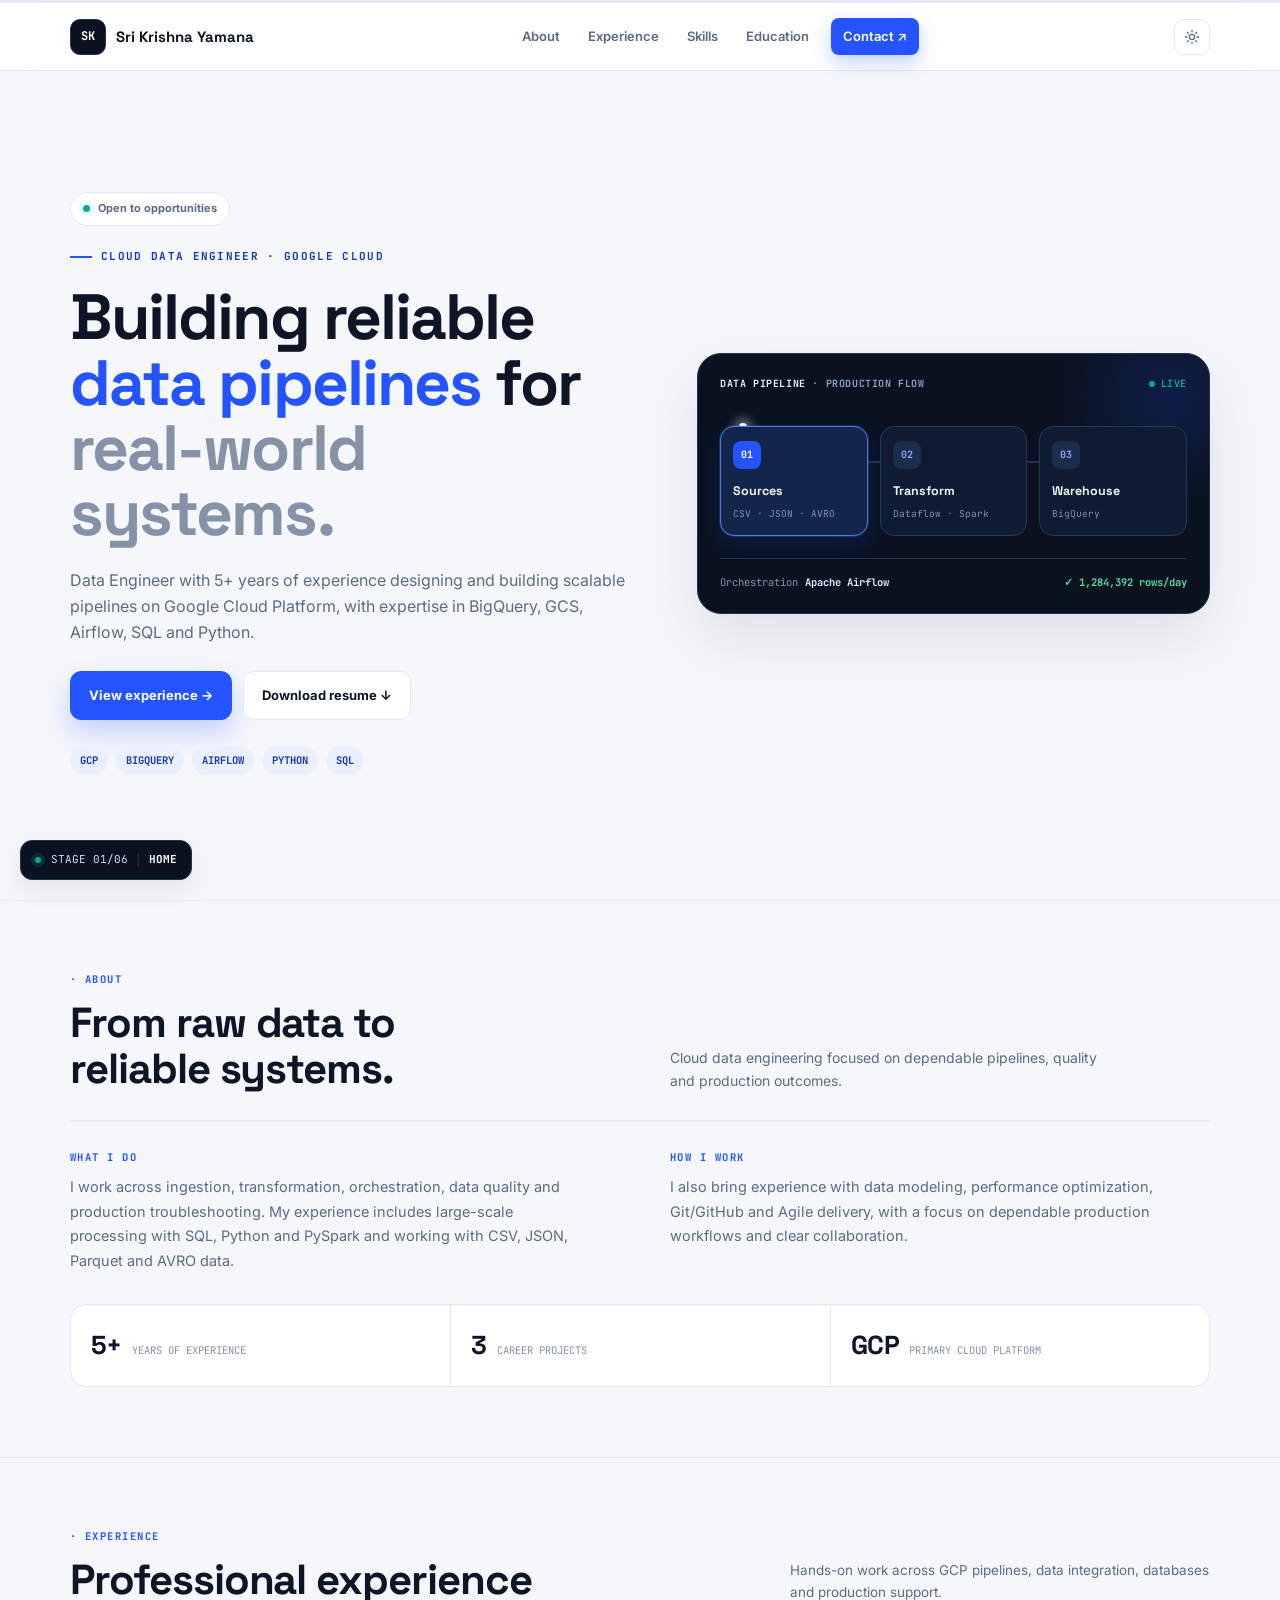
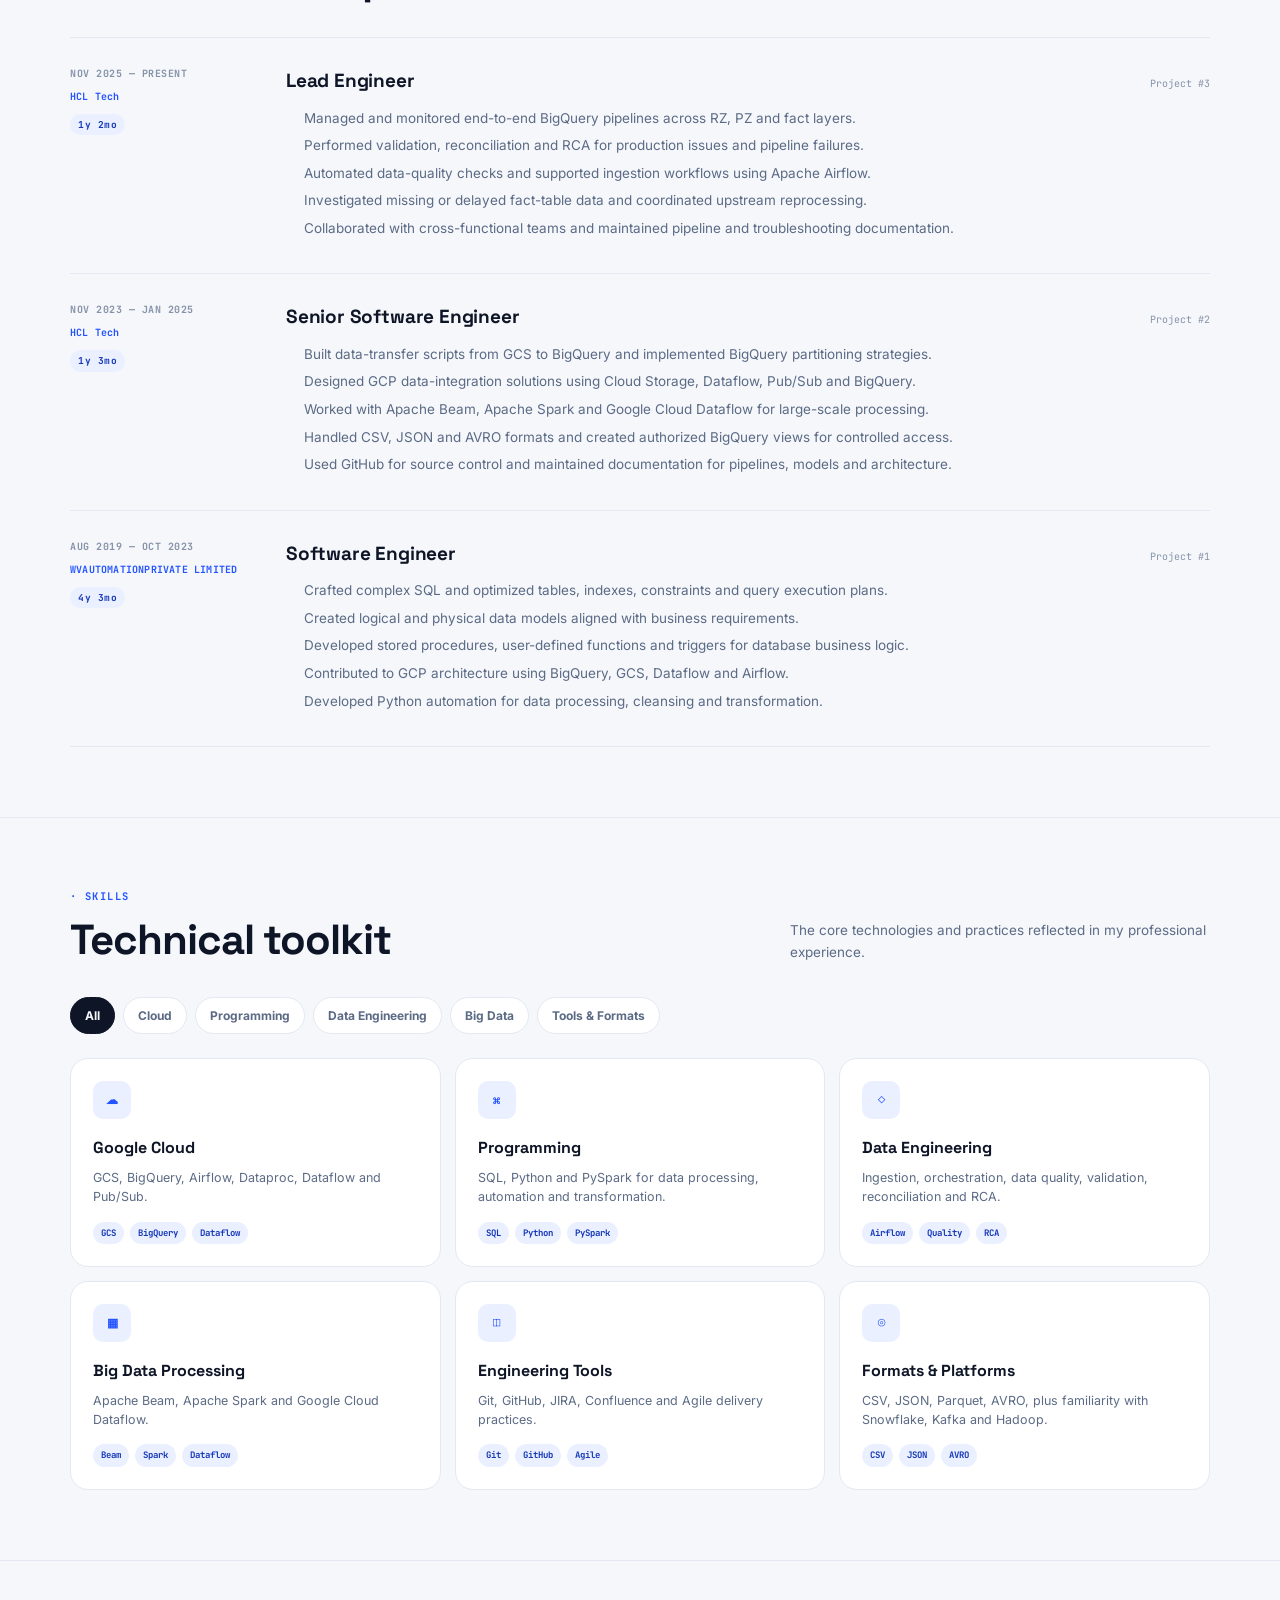
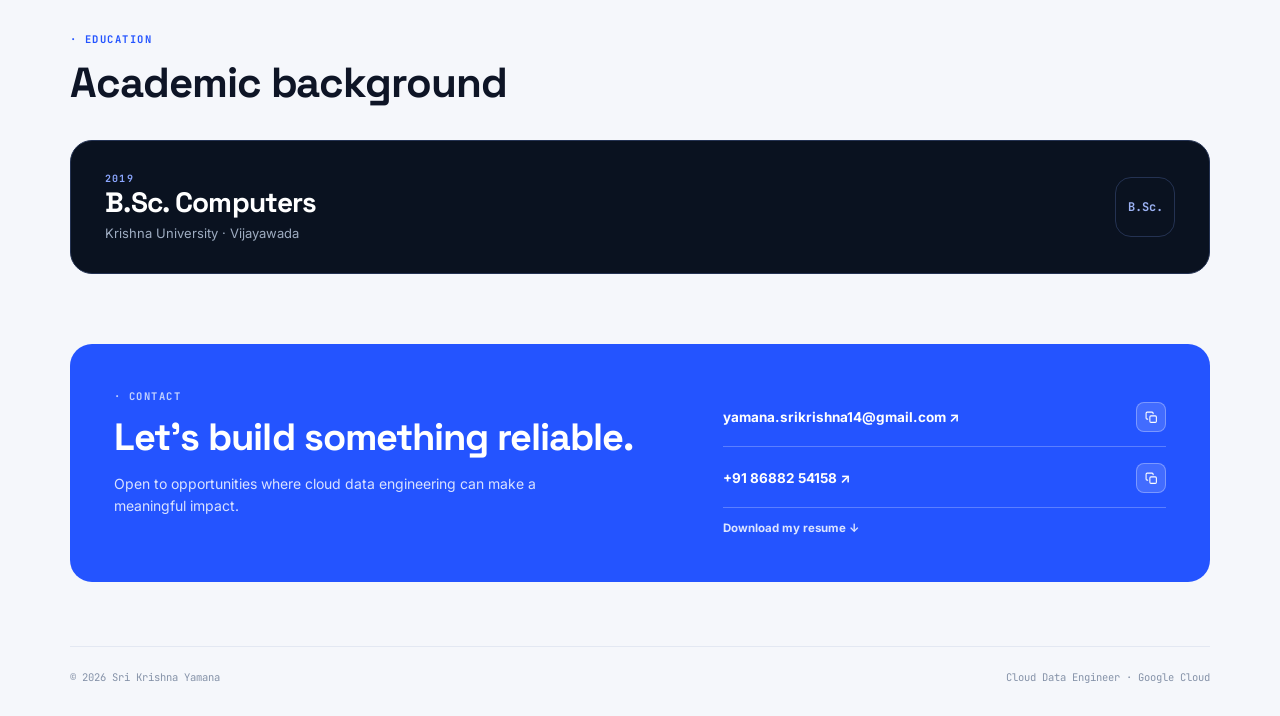
==== commit bbffd046: "Final version" ====
--- a/index.html
+++ b/index.html
@@ -78,8 +78,8 @@
     <div><span>HOW I WORK</span><p>I also bring experience with data modeling, performance optimization, Git/GitHub and Agile delivery, with a focus on dependable production workflows and clear collaboration.</p></div>
   </div>
   <div class="stats">
-    <div class="stat"><strong data-count-to="5" data-suffix="+">0</strong><span>YEARS OF EXPERIENCE</span></div>
-    <div class="stat"><strong data-count-to="3">0</strong><span>CAREER PROJECTS</span></div>
+    <div class="stat"><strong data-count-to="5" data-suffix="+">5+</strong><span>YEARS OF EXPERIENCE</span></div>
+    <div class="stat"><strong data-count-to="3">3</strong><span>CAREER PROJECTS</span></div>
     <div class="stat"><strong>GCP</strong><span>PRIMARY CLOUD PLATFORM</span></div>
   </div>
 </div></section>
@@ -88,7 +88,7 @@
   <div class="section-head"><div><div class="label">· EXPERIENCE</div><h2>Professional experience</h2></div><p>Hands-on work across GCP pipelines, data integration, databases and production support.</p></div>
   <div class="timeline">
     <article class="job" data-start="Nov 2025" data-end="Present">
-      <div class="job-meta"><span>NOV 2025 — MAR 2026</span><b>HCL Tech</b><span class="job-duration"></span></div>
+      <div class="job-meta"><span>NOV 2025 — PRESENT</span><b>HCL Tech</b><span class="job-duration"></span></div>
       <div>
         <div class="job-title"><h3>Lead Engineer</h3><span>Project #3</span></div>
         <ul>
@@ -142,7 +142,7 @@
   </div>
 
   <div class="cards">
-    <div class="card" data-category="cloud"><div class="card-icon">☁</div><h3>Google Cloud</h3><p>GCS, BigQuery, Airflow, Data Proc, Dataflow and Pub/Sub.</p><div class="tags"><span>GCS</span><span>BigQuery</span><span>Dataflow</span></div></div>
+    <div class="card" data-category="cloud"><div class="card-icon">☁</div><h3>Google Cloud</h3><p>GCS, BigQuery, Airflow, Dataproc, Dataflow and Pub/Sub.</p><div class="tags"><span>GCS</span><span>BigQuery</span><span>Dataflow</span></div></div>
     <div class="card" data-category="code"><div class="card-icon">⌘</div><h3>Programming</h3><p>SQL, Python and PySpark for data processing, automation and transformation.</p><div class="tags"><span>SQL</span><span>Python</span><span>PySpark</span></div></div>
     <div class="card" data-category="pipelines"><div class="card-icon">◇</div><h3>Data Engineering</h3><p>Ingestion, orchestration, data quality, validation, reconciliation and RCA.</p><div class="tags"><span>Airflow</span><span>Quality</span><span>RCA</span></div></div>
     <div class="card" data-category="bigdata"><div class="card-icon">▦</div><h3>Big Data Processing</h3><p>Apache Beam, Apache Spark and Google Cloud Dataflow.</p><div class="tags"><span>Beam</span><span>Spark</span><span>Dataflow</span></div></div>
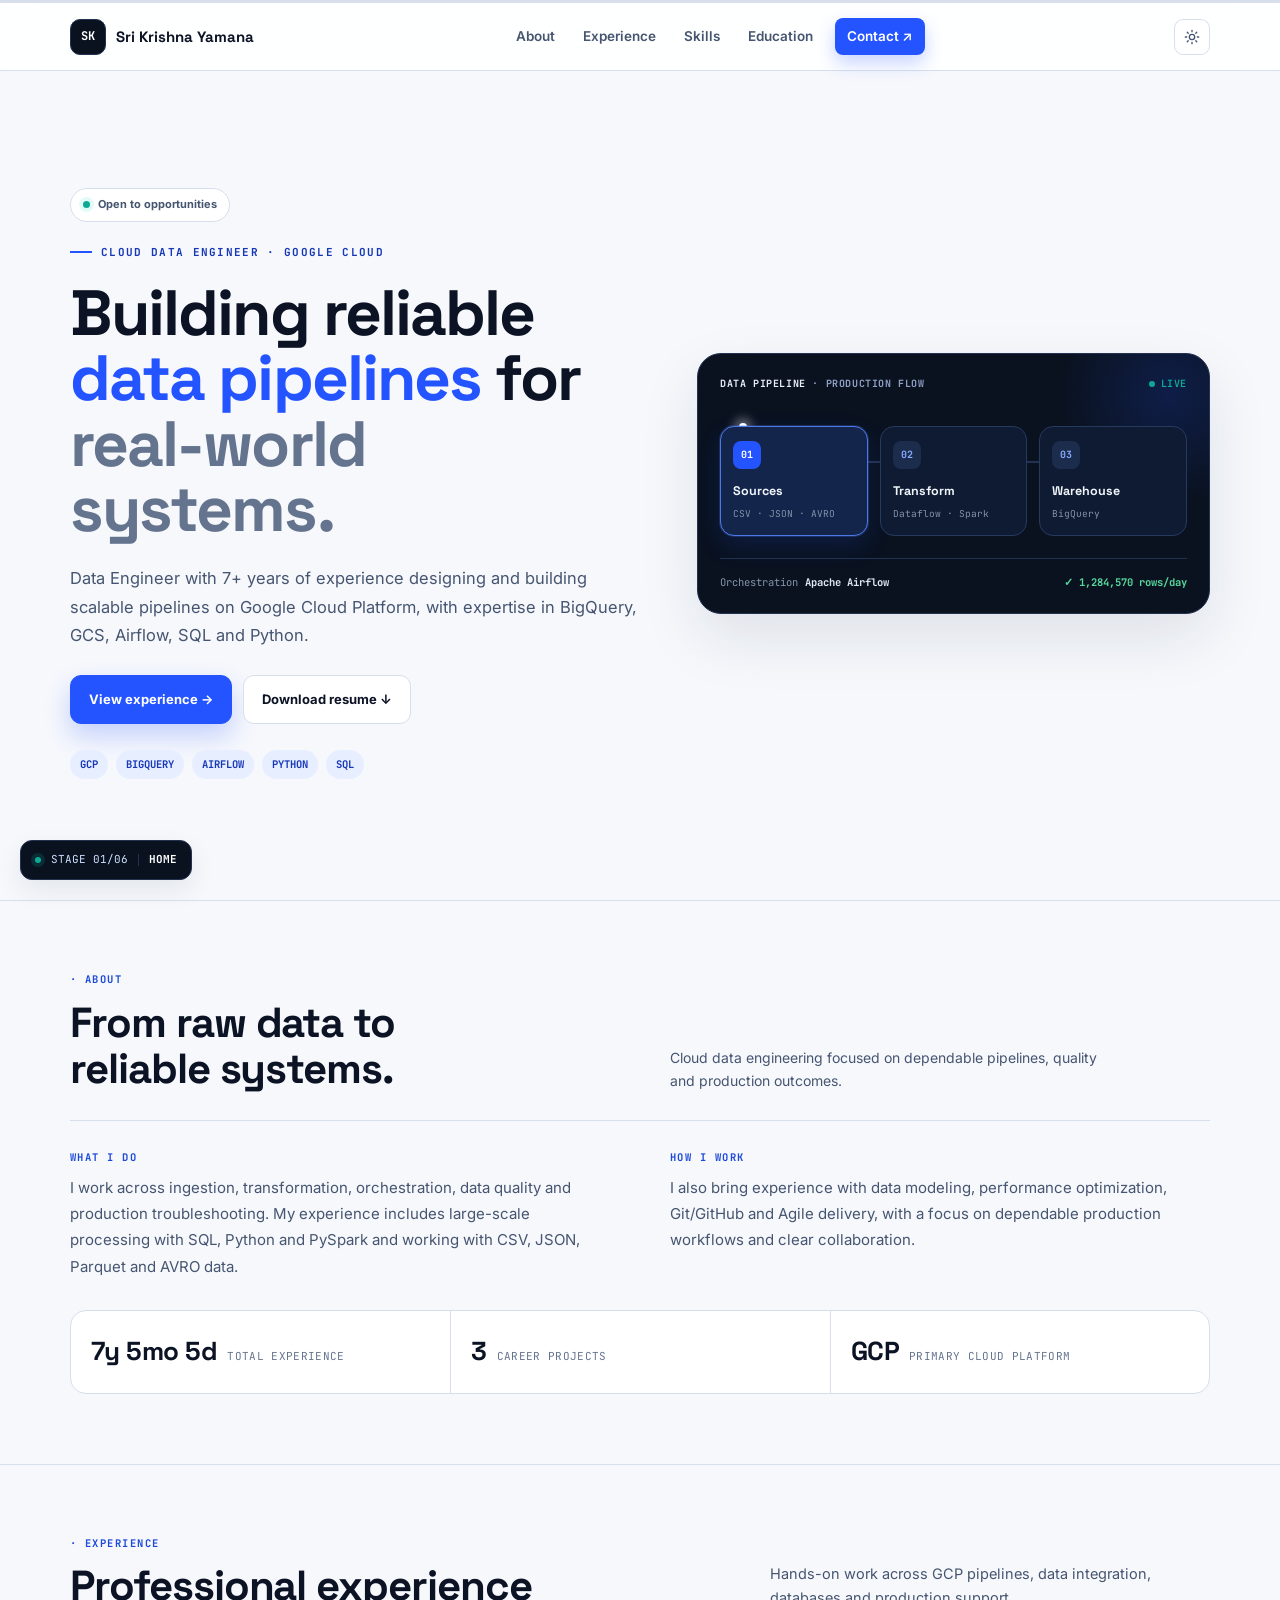
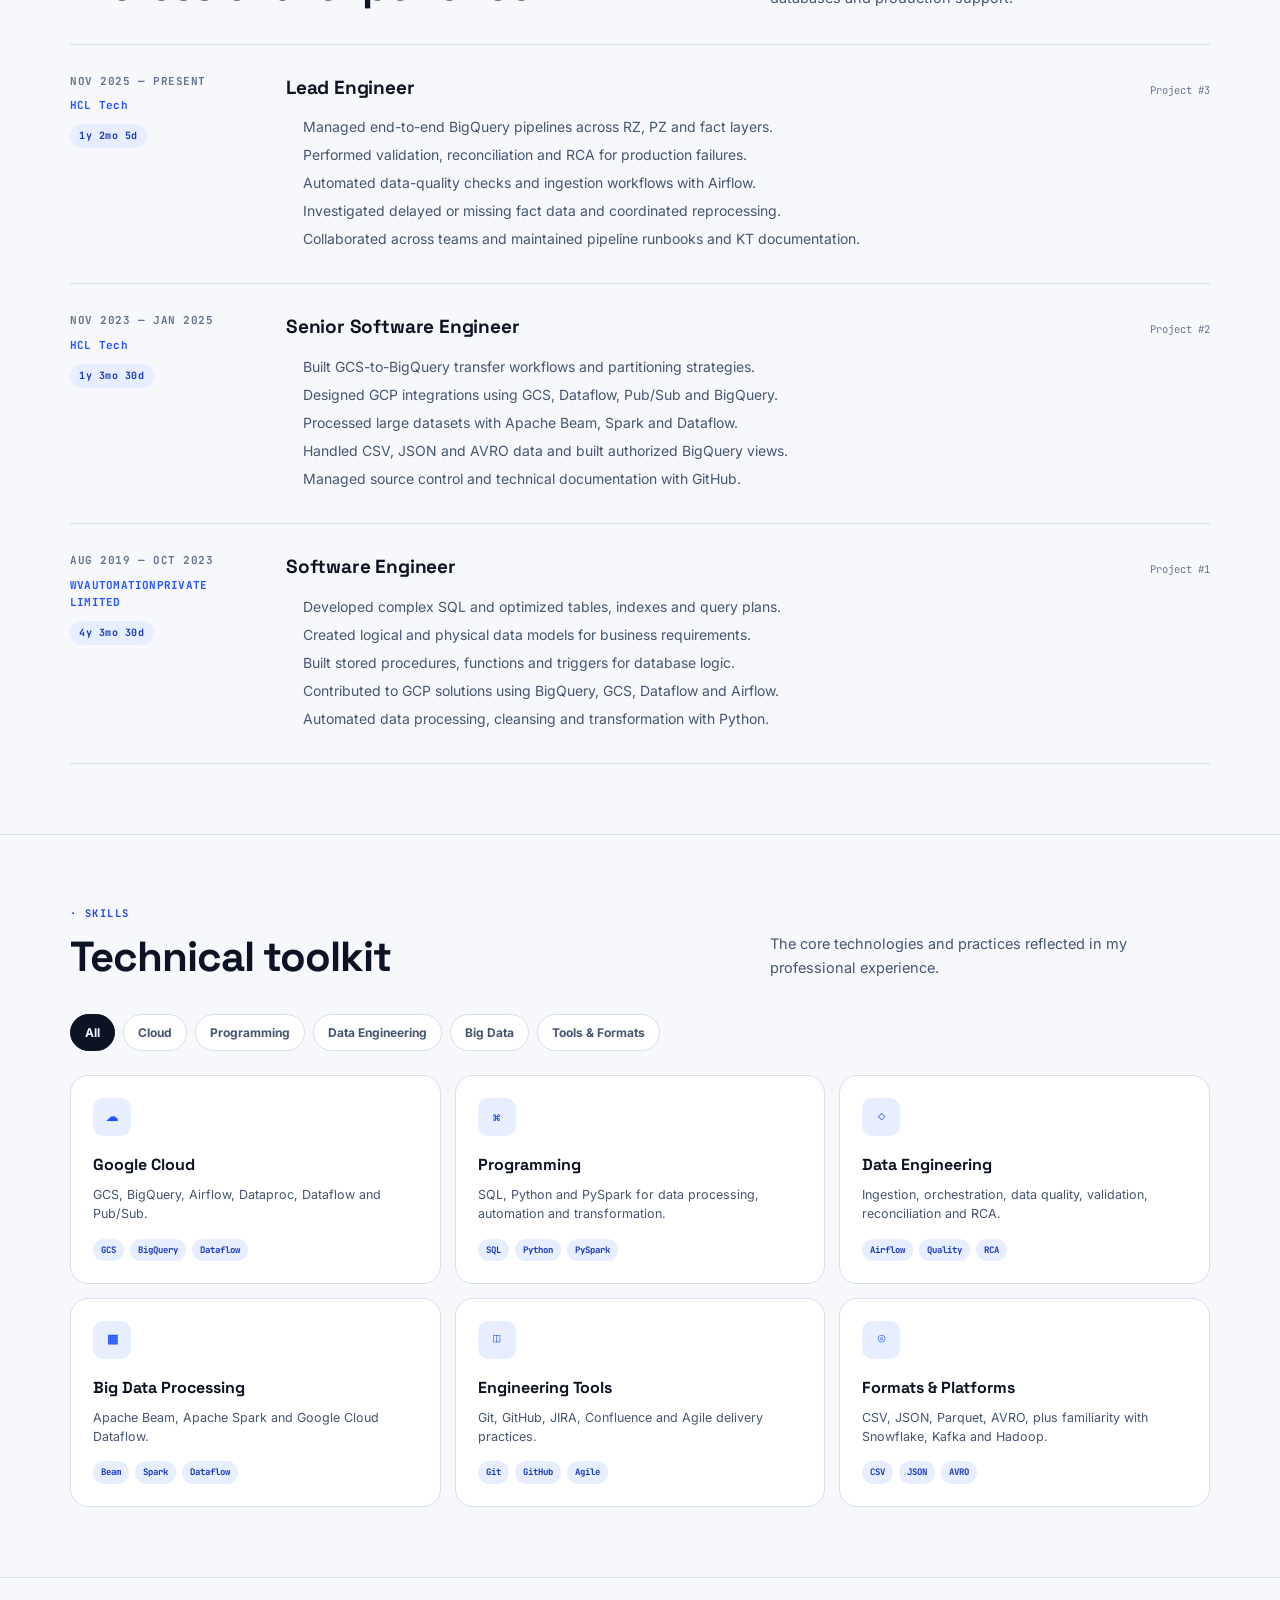
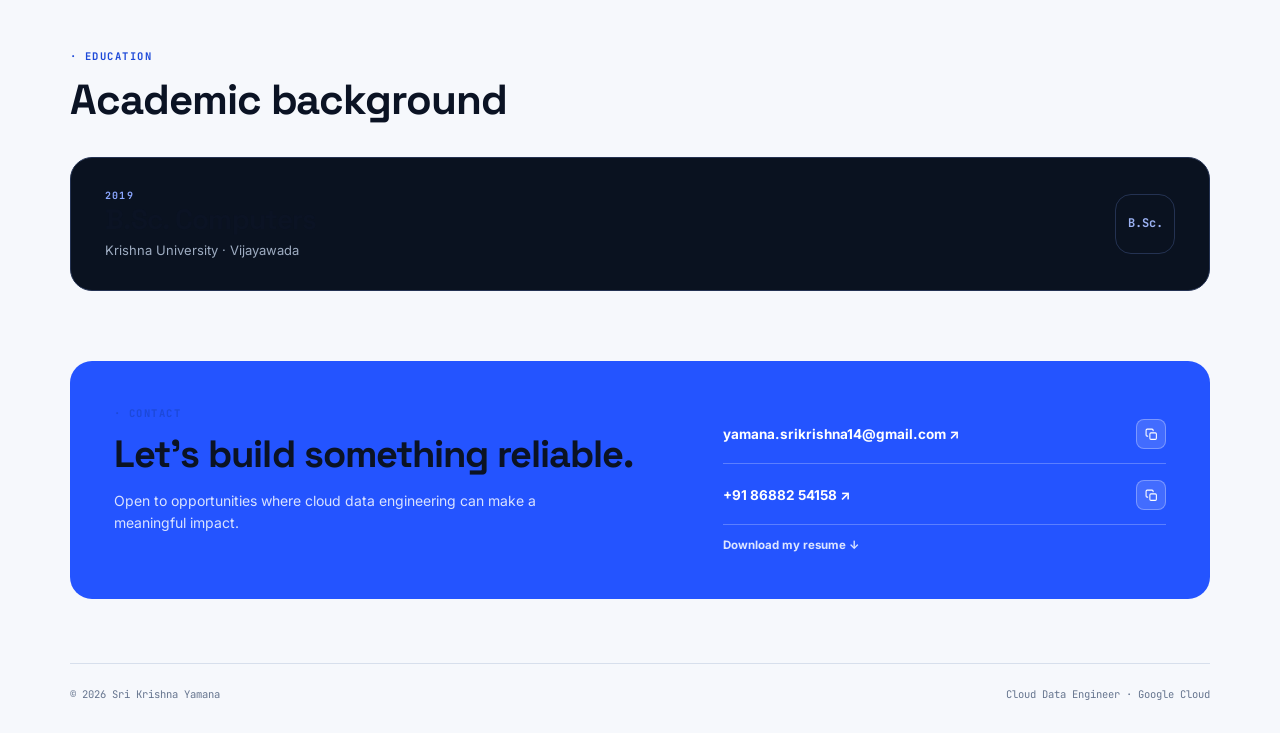
==== commit 41ecfe4a: "Add files via upload" ====
--- a/index.html
+++ b/index.html
@@ -45,7 +45,7 @@
     <div class="status"><i></i> Open to opportunities</div>
     <div class="kicker">CLOUD DATA ENGINEER · GOOGLE CLOUD</div>
     <h1>Building reliable <span class="accent">data pipelines</span> for <span class="fade">real&#8209;world systems.</span></h1>
-    <p class="hero-copy">Data Engineer with 5+ years of experience designing and building scalable pipelines on Google Cloud Platform, with expertise in BigQuery, GCS, Airflow, SQL and Python.</p>
+    <p class="hero-copy">Data Engineer with 7+ years of experience designing and building scalable pipelines on Google Cloud Platform, with expertise in BigQuery, GCS, Airflow, SQL and Python.</p>
     <div class="actions">
       <a class="btn btn-primary" href="#experience">View experience →</a>
       <a class="btn btn-secondary" href="Sri-Krishna-Yamana-Resume.pdf" download>Download resume ↓</a>
@@ -78,7 +78,7 @@
     <div><span>HOW I WORK</span><p>I also bring experience with data modeling, performance optimization, Git/GitHub and Agile delivery, with a focus on dependable production workflows and clear collaboration.</p></div>
   </div>
   <div class="stats">
-    <div class="stat"><strong data-count-to="5" data-suffix="+">5+</strong><span>YEARS OF EXPERIENCE</span></div>
+    <div class="stat"><strong id="totalExperience">7y 1mo 17d</strong><span>TOTAL EXPERIENCE</span></div>
     <div class="stat"><strong data-count-to="3">3</strong><span>CAREER PROJECTS</span></div>
     <div class="stat"><strong>GCP</strong><span>PRIMARY CLOUD PLATFORM</span></div>
   </div>
@@ -87,42 +87,42 @@
 <section id="experience" class="section reveal"><div class="container">
   <div class="section-head"><div><div class="label">· EXPERIENCE</div><h2>Professional experience</h2></div><p>Hands-on work across GCP pipelines, data integration, databases and production support.</p></div>
   <div class="timeline">
-    <article class="job" data-start="Nov 2025" data-end="Present">
+    <article class="job" data-start="2025-11-01" data-end="Present">
       <div class="job-meta"><span>NOV 2025 — PRESENT</span><b>HCL Tech</b><span class="job-duration"></span></div>
       <div>
         <div class="job-title"><h3>Lead Engineer</h3><span>Project #3</span></div>
         <ul>
-          <li>Managed and monitored end-to-end BigQuery pipelines across RZ, PZ and fact layers.</li>
-          <li>Performed validation, reconciliation and RCA for production issues and pipeline failures.</li>
-          <li>Automated data-quality checks and supported ingestion workflows using Apache Airflow.</li>
-          <li>Investigated missing or delayed fact-table data and coordinated upstream reprocessing.</li>
-          <li>Collaborated with cross-functional teams and maintained pipeline and troubleshooting documentation.</li>
+          <li>Managed end-to-end BigQuery pipelines across RZ, PZ and fact layers.</li>
+          <li>Performed validation, reconciliation and RCA for production failures.</li>
+          <li>Automated data-quality checks and ingestion workflows with Airflow.</li>
+          <li>Investigated delayed or missing fact data and coordinated reprocessing.</li>
+          <li>Collaborated across teams and maintained pipeline runbooks and KT documentation.</li>
         </ul>
       </div>
     </article>
-    <article class="job" data-start="Nov 2023" data-end="Jan 2025">
+    <article class="job" data-start="2023-11-01" data-end="2025-01-31">
       <div class="job-meta"><span>NOV 2023 — JAN 2025</span><b>HCL Tech</b><span class="job-duration"></span></div>
       <div>
         <div class="job-title"><h3>Senior Software Engineer</h3><span>Project #2</span></div>
         <ul>
-          <li>Built data-transfer scripts from GCS to BigQuery and implemented BigQuery partitioning strategies.</li>
-          <li>Designed GCP data-integration solutions using Cloud Storage, Dataflow, Pub/Sub and BigQuery.</li>
-          <li>Worked with Apache Beam, Apache Spark and Google Cloud Dataflow for large-scale processing.</li>
-          <li>Handled CSV, JSON and AVRO formats and created authorized BigQuery views for controlled access.</li>
-          <li>Used GitHub for source control and maintained documentation for pipelines, models and architecture.</li>
+          <li>Built GCS-to-BigQuery transfer workflows and partitioning strategies.</li>
+          <li>Designed GCP integrations using GCS, Dataflow, Pub/Sub and BigQuery.</li>
+          <li>Processed large datasets with Apache Beam, Spark and Dataflow.</li>
+          <li>Handled CSV, JSON and AVRO data and built authorized BigQuery views.</li>
+          <li>Managed source control and technical documentation with GitHub.</li>
         </ul>
       </div>
     </article>
-    <article class="job" data-start="Aug 2019" data-end="Oct 2023">
+    <article class="job" data-start="2019-08-01" data-end="2023-10-31">
       <div class="job-meta"><span>AUG 2019 — OCT 2023</span><b>WVAUTOMATIONPRIVATE LIMITED</b><span class="job-duration"></span></div>
       <div>
         <div class="job-title"><h3>Software Engineer</h3><span>Project #1</span></div>
         <ul>
-          <li>Crafted complex SQL and optimized tables, indexes, constraints and query execution plans.</li>
-          <li>Created logical and physical data models aligned with business requirements.</li>
-          <li>Developed stored procedures, user-defined functions and triggers for database business logic.</li>
-          <li>Contributed to GCP architecture using BigQuery, GCS, Dataflow and Airflow.</li>
-          <li>Developed Python automation for data processing, cleansing and transformation.</li>
+          <li>Developed complex SQL and optimized tables, indexes and query plans.</li>
+          <li>Created logical and physical data models for business requirements.</li>
+          <li>Built stored procedures, functions and triggers for database logic.</li>
+          <li>Contributed to GCP solutions using BigQuery, GCS, Dataflow and Airflow.</li>
+          <li>Automated data processing, cleansing and transformation with Python.</li>
         </ul>
       </div>
     </article>
--- a/styles.css
+++ b/styles.css
@@ -5,13 +5,13 @@
    ========================================================= */
 
 :root{
-  --bg:#F5F7FB;
+  --bg:#F6F8FC;
   --surface:#FFFFFF;
-  --ink:#0E1526;
-  --muted:#5C6B85;
-  --muted-2:#8592A8;
-  --line:#E3E8F2;
-  --line-strong:#CBD4E6;
+  --ink:#0B1324;
+  --muted:#465570;
+  --muted-2:#65748E;
+  --line:#D7DFEC;
+  --line-strong:#B9C5D8;
 
   --blue:#2454FF;
   --blue-ink:#1638B8;
@@ -21,7 +21,7 @@
   --navy-2:#101B30;
   --navy-line:#243252;
 
-  --soft:#EAF0FF;
+  --soft:#E7EEFF;
   --radius:20px;
   --radius-sm:12px;
   --shadow:0 24px 60px rgba(15,25,55,.10);
@@ -111,7 +111,7 @@
   display:grid;place-items:center;font-family:var(--font-mono);font-size:12px;font-weight:700;
   border:1px solid var(--navy-line);
 }
-.nav-links{display:flex;align-items:center;gap:4px;font-size:13px;font-weight:600;color:var(--muted)}
+.nav-links{display:flex;align-items:center;gap:4px;font-size:13.5px;font-weight:600;color:var(--muted)}
 .nav-links a{
   padding:8px 12px;border-radius:8px;position:relative;transition:color .18s;
 }
@@ -235,7 +235,7 @@
 h1 .accent{color:var(--blue)}
 h1 .fade{color:var(--muted-2)}
 
-.hero-copy{font-size:16px;color:var(--muted);max-width:600px}
+.hero-copy{font-size:16.5px;color:var(--muted);max-width:600px;line-height:1.72}
 .actions{display:flex;gap:11px;flex-wrap:wrap;margin:26px 0}
 .btn{
   display:inline-flex;align-items:center;gap:8px;padding:13px 18px;border-radius:11px;font-size:13px;
@@ -303,39 +303,39 @@
 }
 [data-theme="dark"] .label{color:#7fa2ff}
 h2{font-family:var(--font-display);font-size:clamp(28px,3.6vw,42px);line-height:1.1;letter-spacing:-.025em;margin:0;font-weight:700}
-.section-head p{color:var(--muted);font-size:13.5px;max-width:420px;margin:0}
+.section-head p{color:var(--muted);font-size:14.5px;line-height:1.65;max-width:440px;margin:0}
 
 /* ---------- About ---------- */
 .about-head{display:grid;grid-template-columns:1fr 1fr;gap:60px;align-items:end;padding-bottom:28px;border-bottom:1px solid var(--line);margin-bottom:28px}
 .about-copy{display:grid;grid-template-columns:1fr 1fr;gap:60px;padding-bottom:30px}
 .about-copy span{display:block;color:var(--blue);font-family:var(--font-mono);font-size:10.5px;font-weight:700;letter-spacing:.14em;margin-bottom:9px}
 [data-theme="dark"] .about-copy span{color:#7fa2ff}
-.about-copy p{margin:0;color:var(--muted);font-size:14.5px;line-height:1.7;max-width:520px}
+.about-copy p{margin:0;color:var(--muted);font-size:15px;line-height:1.75;max-width:520px}
 
 .stats{display:grid;grid-template-columns:repeat(3,1fr);border:1px solid var(--line);border-radius:16px;overflow:hidden;background:var(--surface)}
 .stat{padding:20px 20px;display:flex;align-items:baseline;gap:10px}
 .stat+.stat{border-left:1px solid var(--line)}
 .stat strong{font-family:var(--font-display);display:block;font-size:26px;letter-spacing:-.02em}
-.stat span{font-size:10.5px;color:var(--muted-2);font-family:var(--font-mono)}
+.stat span{font-size:11px;color:var(--muted-2);font-family:var(--font-mono);letter-spacing:.03em}
 
 /* ---------- Experience ---------- */
 .timeline{border-top:1px solid var(--line)}
 .job{display:grid;grid-template-columns:180px 1fr;gap:36px;padding:28px 0;border-bottom:1px solid var(--line);position:relative}
 .job::before{content:"";position:absolute;left:0;top:30px;width:3px;height:0;border-radius:3px;background:linear-gradient(180deg,var(--blue),var(--teal));transition:height .3s var(--ease)}
 .job:hover::before{height:calc(100% - 60px)}
-.job-meta{font-family:var(--font-mono);font-size:10px;color:var(--muted-2);font-weight:700;letter-spacing:.05em}
+.job-meta{font-family:var(--font-mono);font-size:11px;color:var(--muted-2);font-weight:700;letter-spacing:.05em}
 .job-meta b{display:block;color:var(--blue);margin-top:7px;letter-spacing:.02em;font-weight:700}
 [data-theme="dark"] .job-meta b{color:#7fa2ff}
 .job-duration{
   display:inline-block;margin-top:9px;background:var(--soft);color:var(--blue-ink);border-radius:999px;
-  padding:3px 8px;font-size:9.5px;font-weight:700;
+  padding:4px 9px;font-size:10px;font-weight:700;
 }
 [data-theme="dark"] .job-duration{color:#9dbaff}
 .job-title{display:flex;justify-content:space-between;align-items:baseline;gap:20px;flex-wrap:wrap}
 .job-title h3{font-family:var(--font-display);font-size:19px;margin:0;letter-spacing:-.01em;font-weight:700}
-.job-title span{font-size:10px;color:var(--muted-2);white-space:nowrap;font-family:var(--font-mono)}
-.job ul{margin:11px 0 0;padding-left:18px;color:var(--muted);font-size:13.5px}
-.job li{margin:6px 0}
+.job-title span{font-size:10.5px;color:var(--muted-2);white-space:nowrap;font-family:var(--font-mono)}
+.job ul{margin:12px 0 0;padding-left:17px;color:var(--muted);font-size:14px;line-height:1.65}
+.job li{margin:5px 0}
 
 /* ---------- Skills ---------- */
 .filters{display:flex;gap:8px;flex-wrap:wrap;margin-bottom:24px}
@@ -422,3 +422,17 @@
   .footer{flex-direction:column}
   .to-top{right:14px;bottom:14px}
 }
+
+
+/* ---------- Light-theme readability ---------- */
+html:not([data-theme="dark"]) .job-title h3,
+html:not([data-theme="dark"]) h2,
+html:not([data-theme="dark"]) h3 { color:var(--ink); }
+html:not([data-theme="dark"]) .job-meta b { color:#2454FF; }
+html:not([data-theme="dark"]) .job-duration { color:#1638B8; background:#E7EEFF; }
+html:not([data-theme="dark"]) .about-copy span,
+html:not([data-theme="dark"]) .label { color:#1D49D8; }
+html:not([data-theme="dark"]) .card p,
+html:not([data-theme="dark"]) .about-copy p,
+html:not([data-theme="dark"]) .section-head p,
+html:not([data-theme="dark"]) .job ul { color:#465570; }
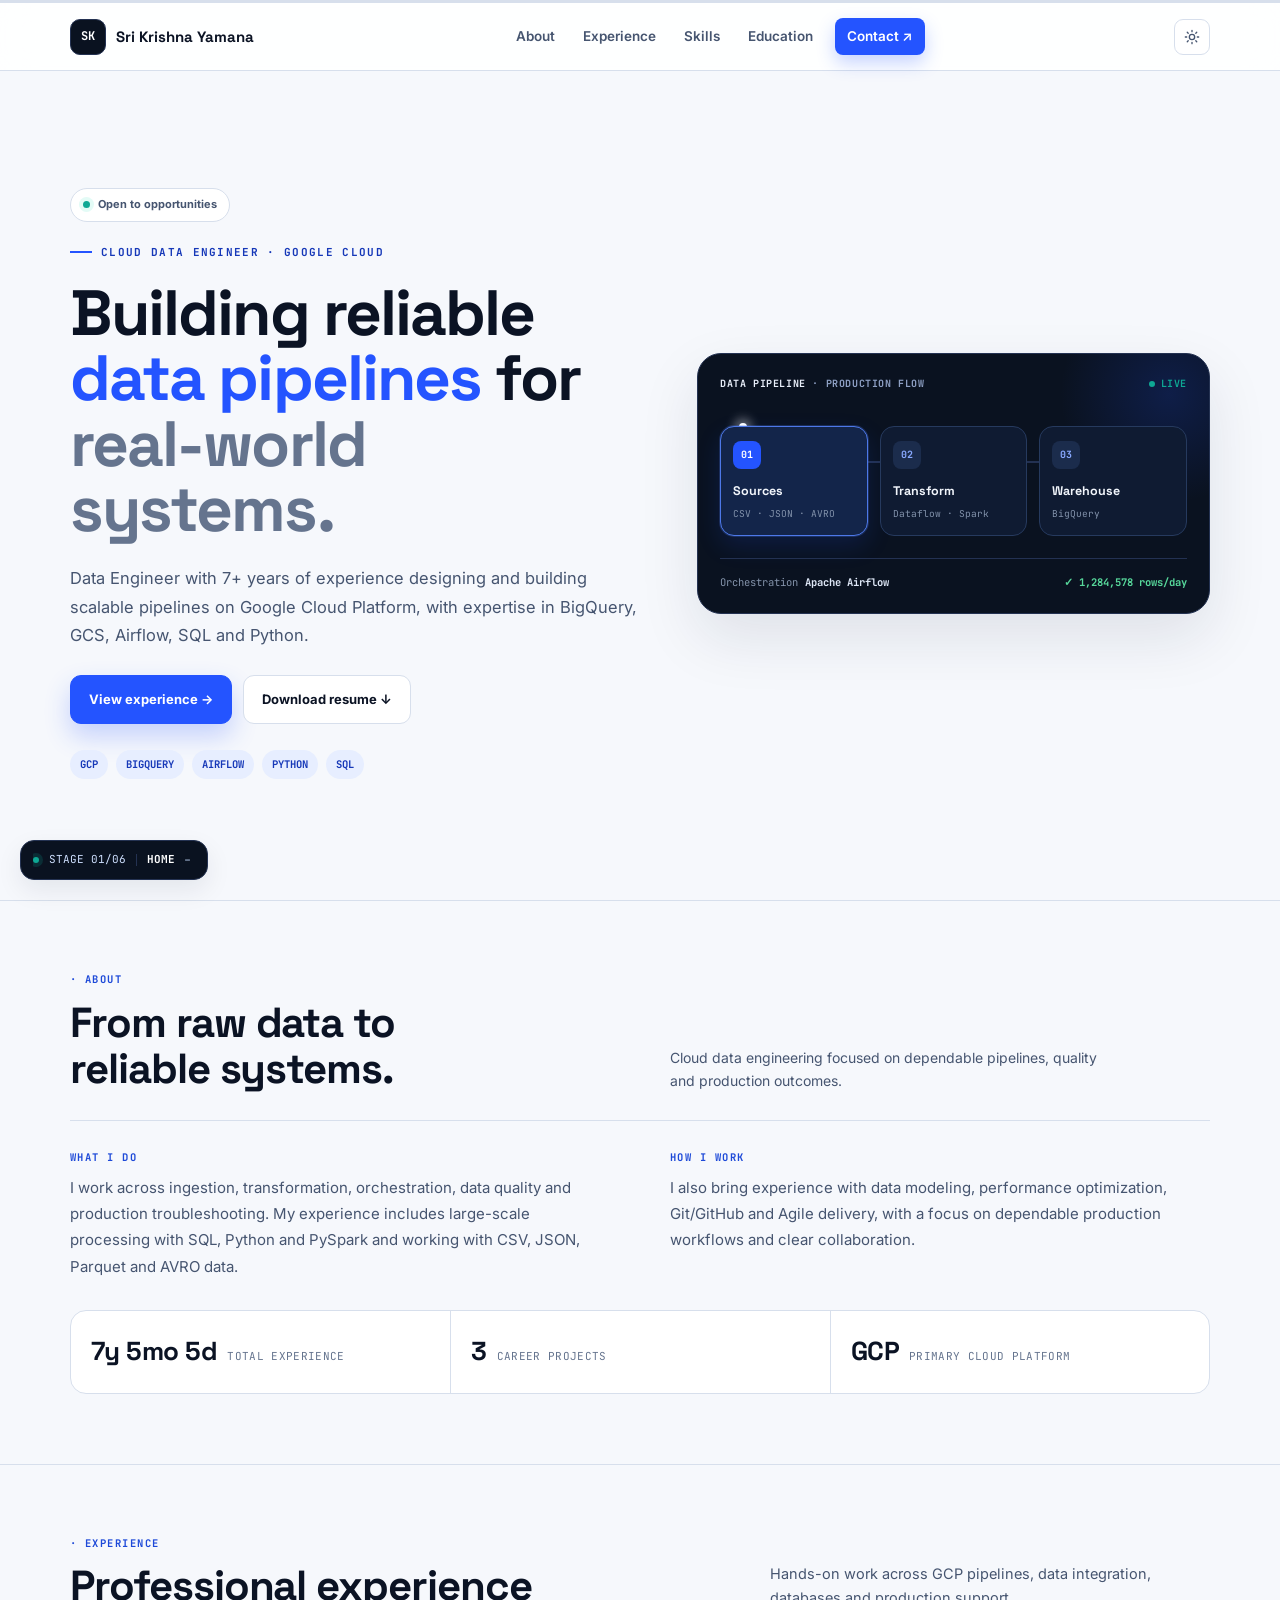
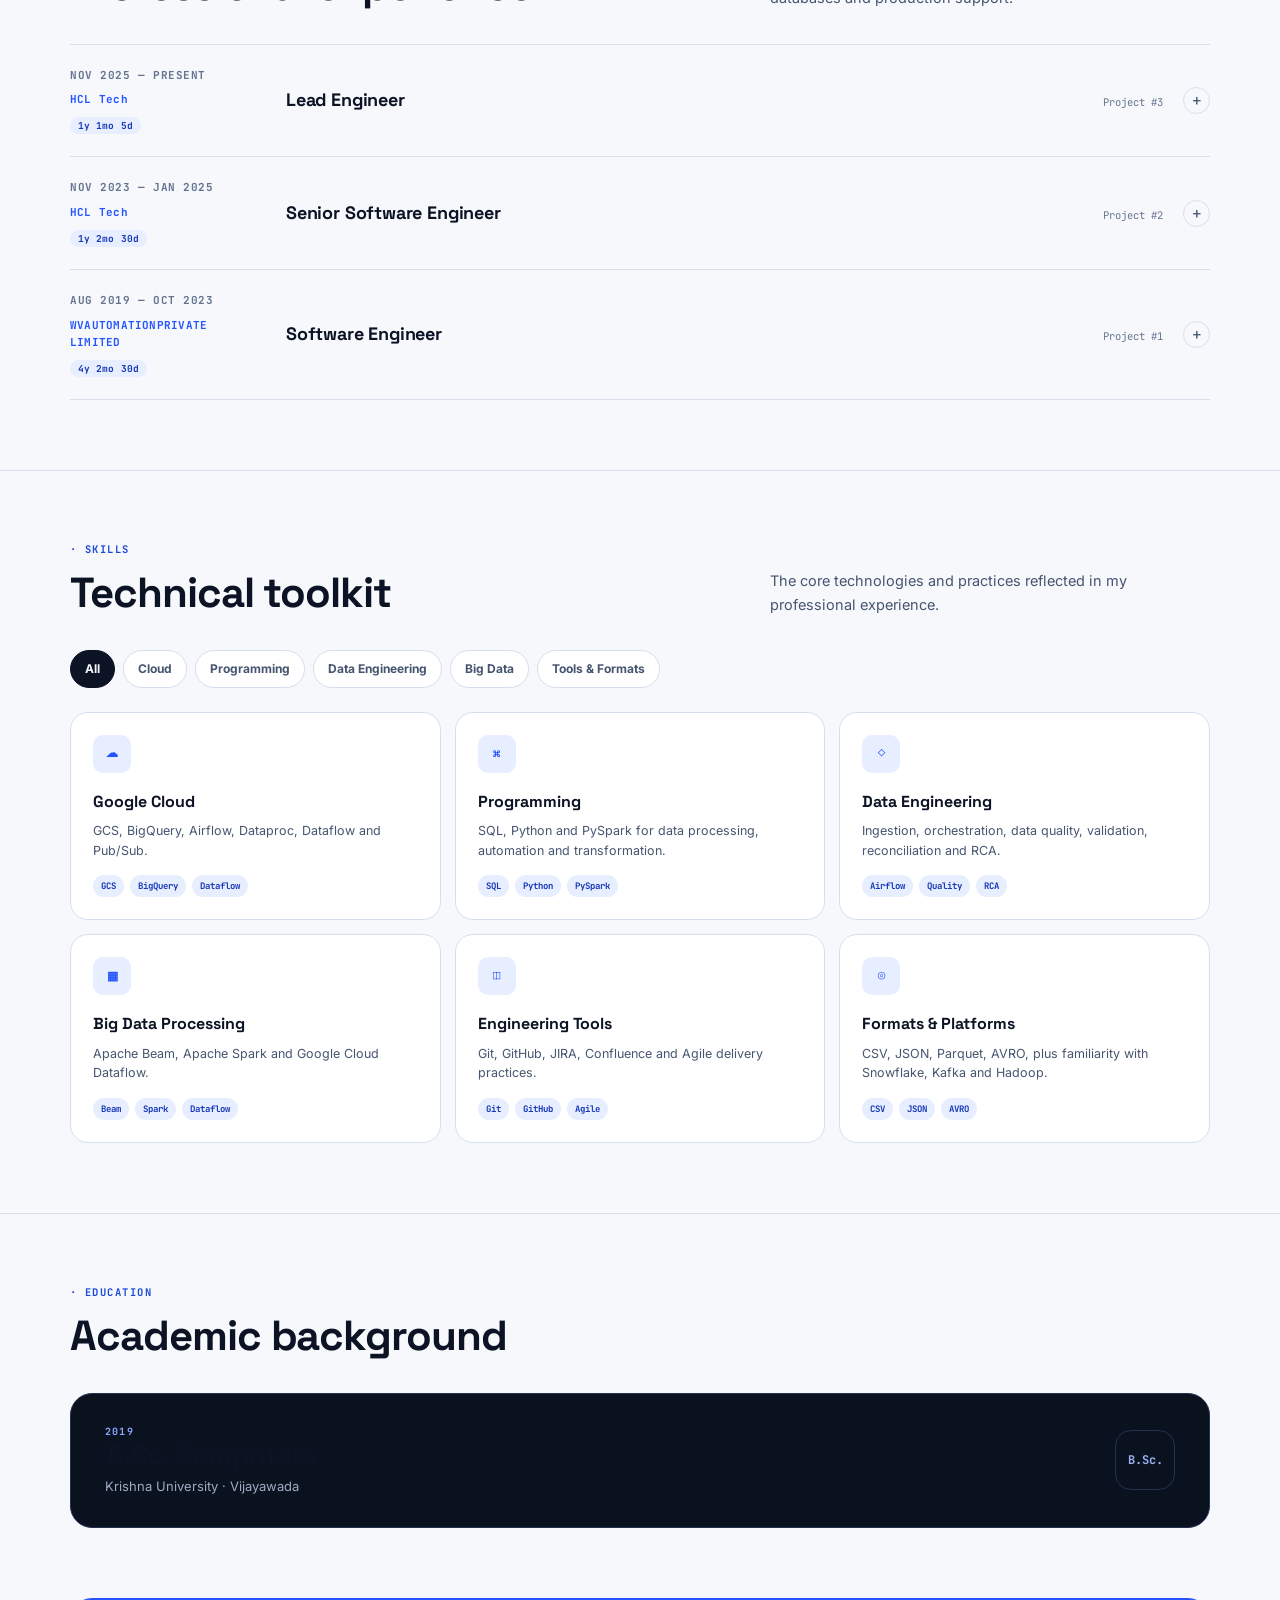
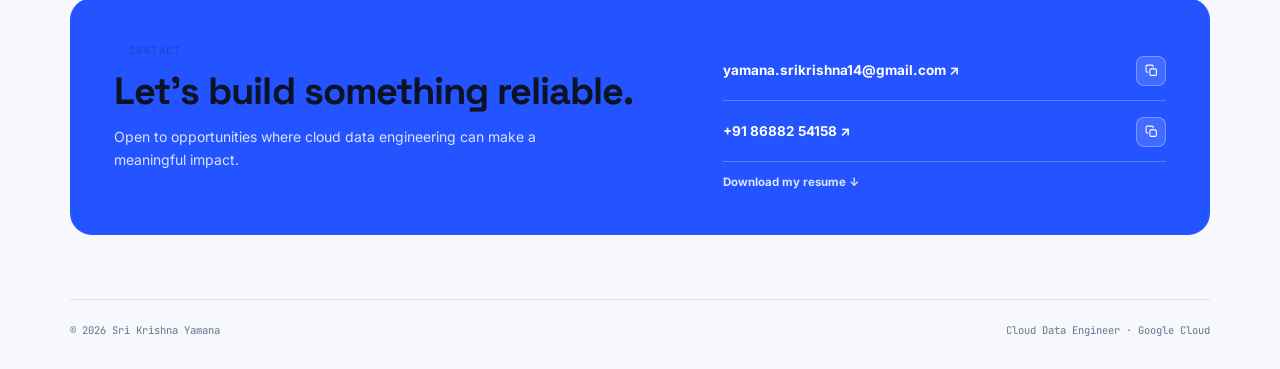
==== commit 440295d7: "final v3" ====
--- a/index.html
+++ b/index.html
@@ -88,41 +88,44 @@
   <div class="section-head"><div><div class="label">· EXPERIENCE</div><h2>Professional experience</h2></div><p>Hands-on work across GCP pipelines, data integration, databases and production support.</p></div>
   <div class="timeline">
     <article class="job" data-start="2025-11-01" data-end="Present">
-      <div class="job-meta"><span>NOV 2025 — PRESENT</span><b>HCL Tech</b><span class="job-duration"></span></div>
-      <div>
-        <div class="job-title"><h3>Lead Engineer</h3><span>Project #3</span></div>
+      <button class="job-toggle" type="button" aria-expanded="false">
+        <span class="job-meta"><span>NOV 2025 — PRESENT</span><b>HCL Tech</b><span class="job-duration" aria-label="Current role duration"></span></span>
+        <span class="job-summary"><span class="job-title"><strong>Lead Engineer</strong><span>Project #3</span></span><span class="job-chevron" aria-hidden="true">+</span></span>
+      </button>
+      <div class="job-details" hidden>
         <ul>
           <li>Managed end-to-end BigQuery pipelines across RZ, PZ and fact layers.</li>
           <li>Performed validation, reconciliation and RCA for production failures.</li>
           <li>Automated data-quality checks and ingestion workflows with Airflow.</li>
           <li>Investigated delayed or missing fact data and coordinated reprocessing.</li>
-          <li>Collaborated across teams and maintained pipeline runbooks and KT documentation.</li>
         </ul>
       </div>
     </article>
     <article class="job" data-start="2023-11-01" data-end="2025-01-31">
-      <div class="job-meta"><span>NOV 2023 — JAN 2025</span><b>HCL Tech</b><span class="job-duration"></span></div>
-      <div>
-        <div class="job-title"><h3>Senior Software Engineer</h3><span>Project #2</span></div>
+      <button class="job-toggle" type="button" aria-expanded="false">
+        <span class="job-meta"><span>NOV 2023 — JAN 2025</span><b>HCL Tech</b><span class="job-duration" aria-label="Role duration"></span></span>
+        <span class="job-summary"><span class="job-title"><strong>Senior Software Engineer</strong><span>Project #2</span></span><span class="job-chevron" aria-hidden="true">+</span></span>
+      </button>
+      <div class="job-details" hidden>
         <ul>
           <li>Built GCS-to-BigQuery transfer workflows and partitioning strategies.</li>
           <li>Designed GCP integrations using GCS, Dataflow, Pub/Sub and BigQuery.</li>
           <li>Processed large datasets with Apache Beam, Spark and Dataflow.</li>
           <li>Handled CSV, JSON and AVRO data and built authorized BigQuery views.</li>
-          <li>Managed source control and technical documentation with GitHub.</li>
         </ul>
       </div>
     </article>
     <article class="job" data-start="2019-08-01" data-end="2023-10-31">
-      <div class="job-meta"><span>AUG 2019 — OCT 2023</span><b>WVAUTOMATIONPRIVATE LIMITED</b><span class="job-duration"></span></div>
-      <div>
-        <div class="job-title"><h3>Software Engineer</h3><span>Project #1</span></div>
+      <button class="job-toggle" type="button" aria-expanded="false">
+        <span class="job-meta"><span>AUG 2019 — OCT 2023</span><b>WVAUTOMATIONPRIVATE LIMITED</b><span class="job-duration" aria-label="Role duration"></span></span>
+        <span class="job-summary"><span class="job-title"><strong>Software Engineer</strong><span>Project #1</span></span><span class="job-chevron" aria-hidden="true">+</span></span>
+      </button>
+      <div class="job-details" hidden>
         <ul>
           <li>Developed complex SQL and optimized tables, indexes and query plans.</li>
           <li>Created logical and physical data models for business requirements.</li>
           <li>Built stored procedures, functions and triggers for database logic.</li>
           <li>Contributed to GCP solutions using BigQuery, GCS, Dataflow and Airflow.</li>
-          <li>Automated data processing, cleansing and transformation with Python.</li>
         </ul>
       </div>
     </article>
@@ -182,12 +185,15 @@
 
 <footer class="footer container"><span>© <span id="year"></span> Sri Krishna Yamana</span><span>Cloud Data Engineer · Google Cloud</span></footer>
 
-<div class="stage-hud mono" id="stageHud" aria-hidden="true">
-  <span class="dot pulse"></span>
-  <span id="hudStage">STAGE 01/06</span>
-  <span class="divider"></span>
-  <b id="hudLabel">HOME</b>
-</div>
+<button class="stage-hud mono" id="stageHud" type="button" aria-expanded="true" aria-label="Collapse stage indicator">
+  <span class="stage-hud-content">
+    <span class="dot pulse"></span>
+    <span id="hudStage">STAGE 01/06</span>
+    <span class="divider"></span>
+    <b id="hudLabel">HOME</b>
+  </span>
+  <span class="stage-hud-toggle" aria-hidden="true">−</span>
+</button>
 
 <button class="to-top" id="toTop" type="button" aria-label="Back to top">
   <svg viewBox="0 0 24 24" fill="none" stroke="currentColor" stroke-width="2.2" stroke-linecap="round" stroke-linejoin="round"><path d="M12 19V5M5 12l7-7 7 7"/></svg>
--- a/styles.css
+++ b/styles.css
@@ -168,17 +168,27 @@
 /* ---------- HUD readout (desktop floating) ---------- */
 .stage-hud{
   position:fixed;left:20px;bottom:20px;z-index:40;
-  display:flex;align-items:center;gap:10px;
+  display:flex;align-items:center;justify-content:center;
   background:var(--navy);color:#cfe0ff;border:1px solid var(--navy-line);
-  border-radius:12px;padding:10px 14px;font-family:var(--font-mono);font-size:11px;
+  border-radius:14px;padding:10px 12px;font-family:var(--font-mono);font-size:11px;
   box-shadow:var(--shadow-sm);opacity:0;transform:translateY(8px);
-  transition:opacity .3s var(--ease),transform .3s var(--ease);
+  transition:opacity .3s var(--ease),transform .3s var(--ease),width .25s var(--ease),padding .25s var(--ease),border-radius .25s var(--ease);
+  cursor:pointer;
+  appearance:none;-webkit-appearance:none;
 }
 .stage-hud.is-visible{opacity:1;transform:translateY(0)}
-.stage-hud .dot{width:6px;height:6px;border-radius:50%;background:var(--teal);box-shadow:0 0 0 4px rgba(14,168,148,.18)}
+.stage-hud:hover{border-color:#36507e}
+.stage-hud:focus-visible{outline:2px solid var(--blue);outline-offset:3px}
+.stage-hud-content{display:flex;align-items:center;gap:10px;min-width:0;overflow:hidden;white-space:nowrap;transition:opacity .18s ease,max-width .25s ease}
+.stage-hud .dot{width:6px;height:6px;border-radius:50%;background:var(--teal);box-shadow:0 0 0 4px rgba(14,168,148,.18);flex:0 0 auto}
 .stage-hud .dot.pulse{animation:pulse 2s infinite}
 .stage-hud b{color:#fff;font-weight:700}
-.stage-hud .divider{width:1px;height:12px;background:var(--navy-line)}
+.stage-hud .divider{width:1px;height:12px;background:var(--navy-line);flex:0 0 auto}
+.stage-hud-toggle{width:16px;height:16px;display:grid;place-items:center;margin-left:4px;color:#8ea0bd;font-size:15px;line-height:1;transition:transform .25s ease,color .2s ease}
+.stage-hud.is-collapsed{width:38px;height:38px;padding:0;border-radius:50%;}
+.stage-hud.is-collapsed .stage-hud-content{max-width:7px;opacity:1}
+.stage-hud.is-collapsed .stage-hud-content > :not(.dot){display:none}
+.stage-hud.is-collapsed .stage-hud-toggle{display:none}
 @keyframes pulse{0%,100%{opacity:1}50%{opacity:.35}}
 @media(max-width:850px){.stage-hud{display:none}}
 
@@ -436,3 +446,31 @@
 html:not([data-theme="dark"]) .about-copy p,
 html:not([data-theme="dark"]) .section-head p,
 html:not([data-theme="dark"]) .job ul { color:#465570; }
+
+/* ---------- Compact experience accordion ---------- */
+.job{display:block;padding:0;}
+.job::before{top:22px;}
+.job-toggle{width:100%;display:grid;grid-template-columns:180px 1fr;gap:36px;align-items:center;padding:22px 0;border:0;background:transparent;color:inherit;text-align:left;cursor:pointer;font:inherit;}
+.job-toggle:focus-visible{outline:2px solid var(--blue);outline-offset:6px;border-radius:8px;}
+.job-meta{display:block;min-width:0;}
+.job-duration{display:inline-block;min-width:0;margin-top:8px;padding:3px 8px;font-size:9.5px;line-height:1.2;letter-spacing:.01em;}
+.job-summary{display:flex;align-items:center;justify-content:space-between;gap:20px;min-width:0;}
+.job-title{display:flex;justify-content:space-between;align-items:baseline;gap:20px;min-width:0;flex:1;}
+.job-title strong{font-family:var(--font-display);font-size:18px;letter-spacing:-.01em;font-weight:700;color:var(--ink);}
+.job-title span{font-size:10.5px;color:var(--muted-2);white-space:nowrap;font-family:var(--font-mono);}
+.job-chevron{width:27px;height:27px;display:grid;place-items:center;border:1px solid var(--line);border-radius:50%;font-family:var(--font-mono);font-size:16px;color:var(--muted);flex:0 0 auto;transition:transform .2s ease,background .2s ease,color .2s ease,border-color .2s ease;}
+.job.is-open .job-chevron{transform:rotate(45deg);background:var(--soft);color:var(--blue);border-color:var(--blue);}
+.job-details{padding:0 0 22px 216px;}
+.job-details ul{margin:0;padding-left:17px;color:var(--muted);font-size:13px;line-height:1.55;}
+.job-details li{margin:4px 0;}
+.job.is-open::before{height:calc(100% - 44px);}
+.job:not(.is-open):hover::before{height:calc(100% - 44px);}
+
+@media (max-width: 720px){
+  .job-toggle{grid-template-columns:1fr;gap:8px;padding:20px 0;}
+  .job-summary{align-items:center;}
+  .job-title{padding-right:4px;}
+  .job-details{padding:0 0 20px 0;}
+  .job-title strong{font-size:17px;}
+  .job-title span{font-size:9.5px;}
+}
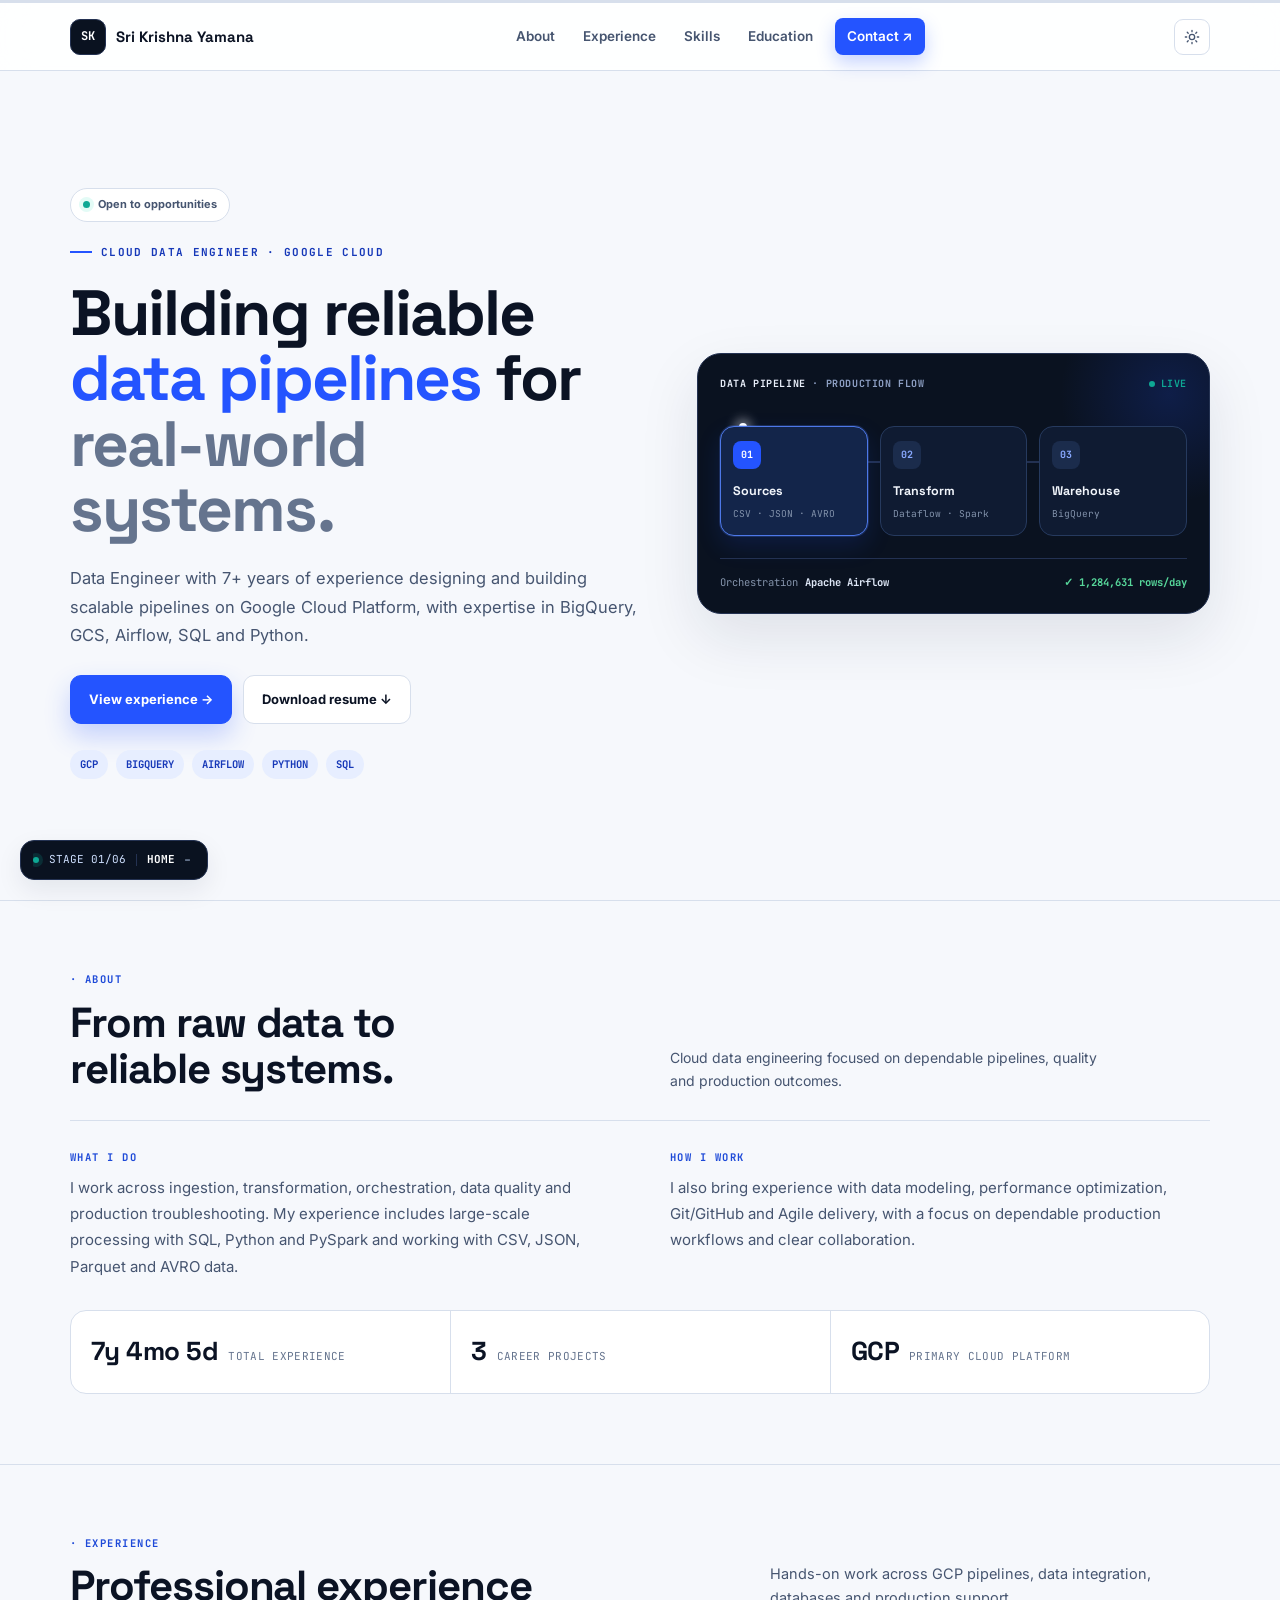
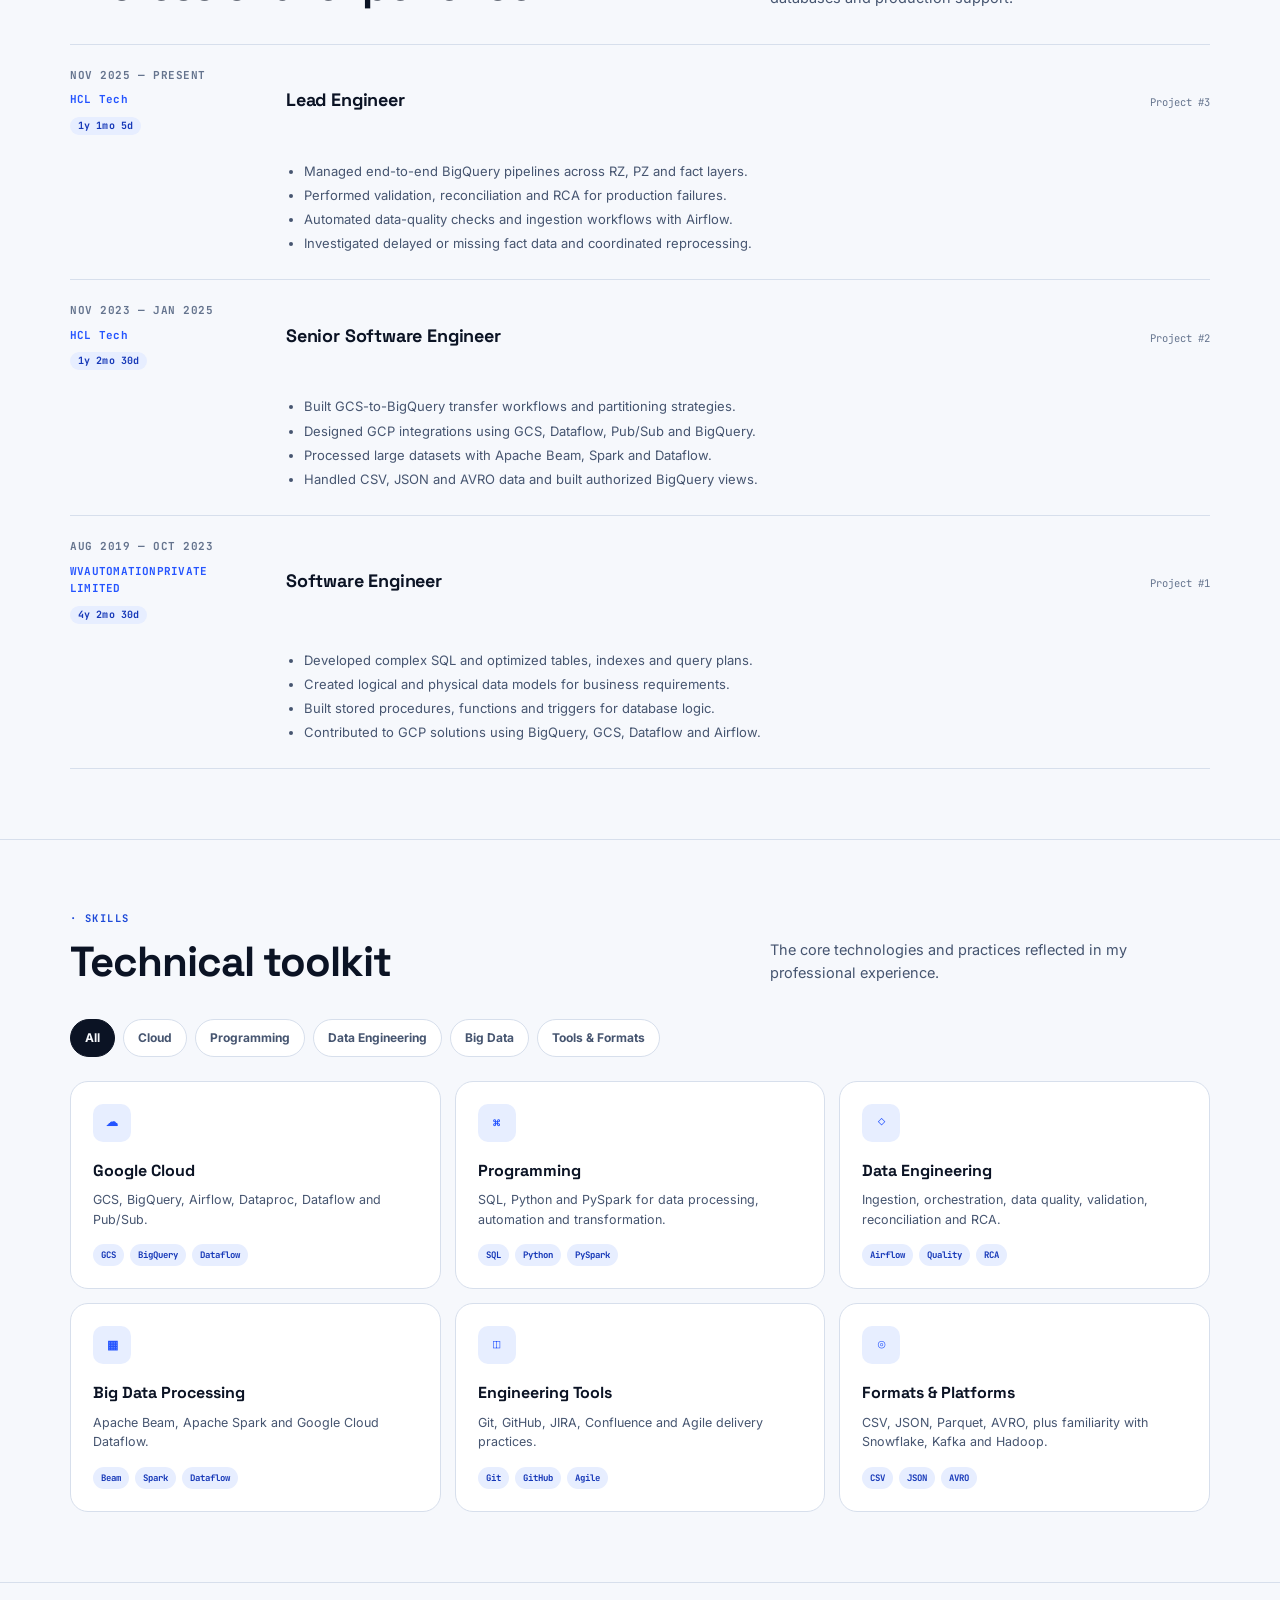
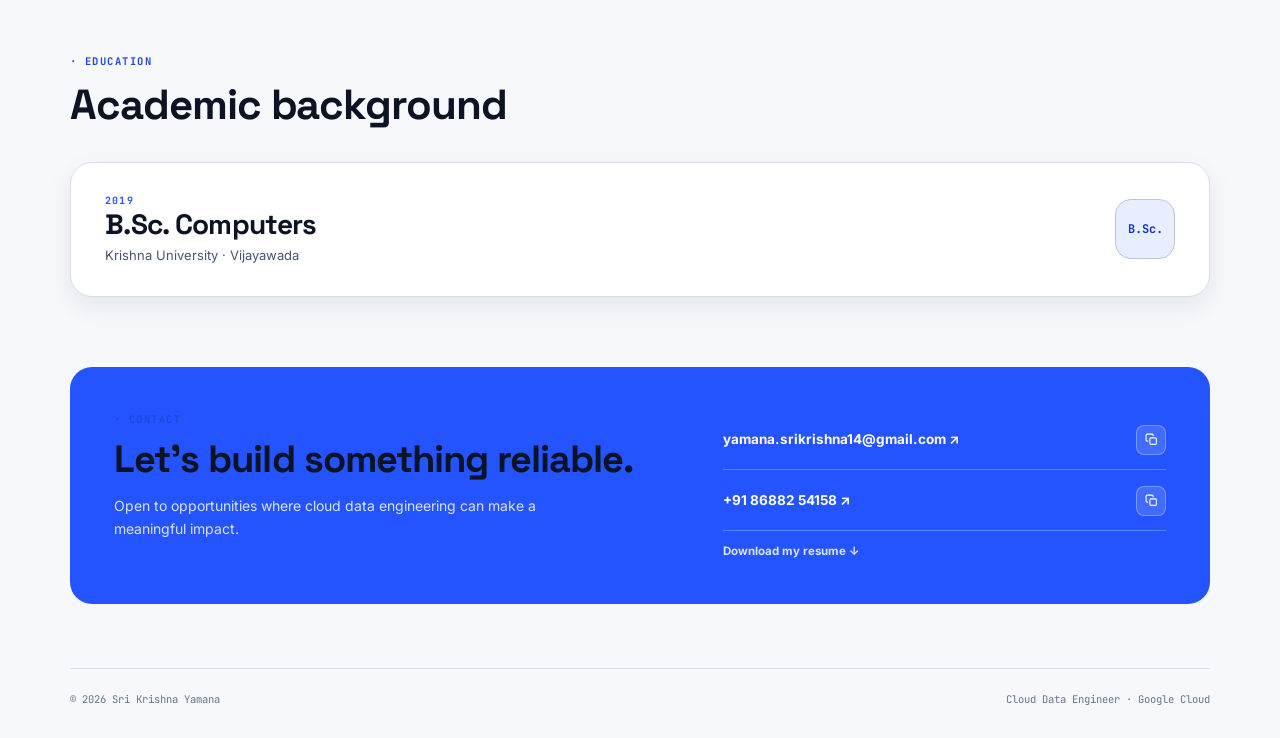
==== commit 944bca4f: "light fixed" ====
--- a/index.html
+++ b/index.html
@@ -10,6 +10,17 @@
 <link rel="preconnect" href="https://fonts.googleapis.com">
 <link rel="preconnect" href="https://fonts.gstatic.com" crossorigin>
 <link href="https://fonts.googleapis.com/css2?family=Inter:wght@400;500;600;700;800&family=Space+Grotesk:wght@500;600;700&family=JetBrains+Mono:wght@500;700&display=swap" rel="stylesheet">
+<script>
+  (() => {
+    try {
+      const saved = localStorage.getItem("sky-portfolio-theme");
+      const theme = saved === "dark" || saved === "light"
+        ? saved
+        : (window.matchMedia("(prefers-color-scheme: dark)").matches ? "dark" : "light");
+      if (theme === "dark") document.documentElement.setAttribute("data-theme", "dark");
+    } catch (e) {}
+  })();
+</script>
 <link rel="stylesheet" href="styles.css">
 </head>
 <body>
@@ -88,11 +99,11 @@
   <div class="section-head"><div><div class="label">· EXPERIENCE</div><h2>Professional experience</h2></div><p>Hands-on work across GCP pipelines, data integration, databases and production support.</p></div>
   <div class="timeline">
     <article class="job" data-start="2025-11-01" data-end="Present">
-      <button class="job-toggle" type="button" aria-expanded="false">
+      <div class="job-toggle" aria-label="Lead Engineer experience">
         <span class="job-meta"><span>NOV 2025 — PRESENT</span><b>HCL Tech</b><span class="job-duration" aria-label="Current role duration"></span></span>
-        <span class="job-summary"><span class="job-title"><strong>Lead Engineer</strong><span>Project #3</span></span><span class="job-chevron" aria-hidden="true">+</span></span>
-      </button>
-      <div class="job-details" hidden>
+        <span class="job-summary"><span class="job-title"><strong>Lead Engineer</strong><span>Project #3</span></span></span>
+      </div>
+      <div class="job-details">
         <ul>
           <li>Managed end-to-end BigQuery pipelines across RZ, PZ and fact layers.</li>
           <li>Performed validation, reconciliation and RCA for production failures.</li>
@@ -102,11 +113,11 @@
       </div>
     </article>
     <article class="job" data-start="2023-11-01" data-end="2025-01-31">
-      <button class="job-toggle" type="button" aria-expanded="false">
+      <div class="job-toggle" aria-label="Senior Software Engineer experience">
         <span class="job-meta"><span>NOV 2023 — JAN 2025</span><b>HCL Tech</b><span class="job-duration" aria-label="Role duration"></span></span>
-        <span class="job-summary"><span class="job-title"><strong>Senior Software Engineer</strong><span>Project #2</span></span><span class="job-chevron" aria-hidden="true">+</span></span>
-      </button>
-      <div class="job-details" hidden>
+        <span class="job-summary"><span class="job-title"><strong>Senior Software Engineer</strong><span>Project #2</span></span></span>
+      </div>
+      <div class="job-details">
         <ul>
           <li>Built GCS-to-BigQuery transfer workflows and partitioning strategies.</li>
           <li>Designed GCP integrations using GCS, Dataflow, Pub/Sub and BigQuery.</li>
@@ -116,11 +127,11 @@
       </div>
     </article>
     <article class="job" data-start="2019-08-01" data-end="2023-10-31">
-      <button class="job-toggle" type="button" aria-expanded="false">
+      <div class="job-toggle" aria-label="Software Engineer experience">
         <span class="job-meta"><span>AUG 2019 — OCT 2023</span><b>WVAUTOMATIONPRIVATE LIMITED</b><span class="job-duration" aria-label="Role duration"></span></span>
-        <span class="job-summary"><span class="job-title"><strong>Software Engineer</strong><span>Project #1</span></span><span class="job-chevron" aria-hidden="true">+</span></span>
-      </button>
-      <div class="job-details" hidden>
+        <span class="job-summary"><span class="job-title"><strong>Software Engineer</strong><span>Project #1</span></span></span>
+      </div>
+      <div class="job-details">
         <ul>
           <li>Developed complex SQL and optimized tables, indexes and query plans.</li>
           <li>Created logical and physical data models for business requirements.</li>
--- a/styles.css
+++ b/styles.css
@@ -40,8 +40,8 @@
   --bg:#080D18;
   --surface:#101A2C;
   --ink:#EDF1FB;
-  --muted:#93A1BC;
-  --muted-2:#6E7C99;
+  --muted:#A3B0C8;
+  --muted-2:#7D8DAA;
   --line:#20293D;
   --line-strong:#2B3652;
   --soft:#152040;
@@ -167,7 +167,7 @@
 
 /* ---------- HUD readout (desktop floating) ---------- */
 .stage-hud{
-  position:fixed;left:20px;bottom:20px;z-index:40;
+  position:fixed;left:20px;bottom:max(20px, env(safe-area-inset-bottom));z-index:40;
   display:flex;align-items:center;justify-content:center;
   background:var(--navy);color:#cfe0ff;border:1px solid var(--navy-line);
   border-radius:14px;padding:10px 12px;font-family:var(--font-mono);font-size:11px;
@@ -447,24 +447,38 @@
 html:not([data-theme="dark"]) .section-head p,
 html:not([data-theme="dark"]) .job ul { color:#465570; }
 
-/* ---------- Compact experience accordion ---------- */
+/* ---------- Education card: light-theme contrast fix ---------- */
+html:not([data-theme="dark"]) .edu{
+  background:var(--surface);
+  color:var(--ink);
+  border-color:var(--line);
+  box-shadow:var(--shadow-sm);
+}
+html:not([data-theme="dark"]) .edu .label{color:#1D49D8;}
+html:not([data-theme="dark"]) .edu h2{color:var(--ink);}
+html:not([data-theme="dark"]) .edu p{color:var(--muted);}
+html:not([data-theme="dark"]) .edu-year{color:#2454FF;}
+html:not([data-theme="dark"]) .edu-badge{
+  border-color:var(--line-strong);
+  color:#1638B8;
+  background:var(--soft);
+}
+
+
+/* ---------- Experience: compact rows with visible bullets ---------- */
 .job{display:block;padding:0;}
 .job::before{top:22px;}
-.job-toggle{width:100%;display:grid;grid-template-columns:180px 1fr;gap:36px;align-items:center;padding:22px 0;border:0;background:transparent;color:inherit;text-align:left;cursor:pointer;font:inherit;}
-.job-toggle:focus-visible{outline:2px solid var(--blue);outline-offset:6px;border-radius:8px;}
+.job-toggle{width:100%;display:grid;grid-template-columns:180px 1fr;gap:36px;align-items:center;padding:22px 0;border:0;background:transparent;color:inherit;text-align:left;cursor:default;font:inherit;}
 .job-meta{display:block;min-width:0;}
-.job-duration{display:inline-block;min-width:0;margin-top:8px;padding:3px 8px;font-size:9.5px;line-height:1.2;letter-spacing:.01em;}
+.job-duration{display:inline-block;min-width:0;margin-top:8px;padding:3px 8px;font-size:10px;line-height:1.2;letter-spacing:.01em;}
 .job-summary{display:flex;align-items:center;justify-content:space-between;gap:20px;min-width:0;}
 .job-title{display:flex;justify-content:space-between;align-items:baseline;gap:20px;min-width:0;flex:1;}
 .job-title strong{font-family:var(--font-display);font-size:18px;letter-spacing:-.01em;font-weight:700;color:var(--ink);}
 .job-title span{font-size:10.5px;color:var(--muted-2);white-space:nowrap;font-family:var(--font-mono);}
-.job-chevron{width:27px;height:27px;display:grid;place-items:center;border:1px solid var(--line);border-radius:50%;font-family:var(--font-mono);font-size:16px;color:var(--muted);flex:0 0 auto;transition:transform .2s ease,background .2s ease,color .2s ease,border-color .2s ease;}
-.job.is-open .job-chevron{transform:rotate(45deg);background:var(--soft);color:var(--blue);border-color:var(--blue);}
 .job-details{padding:0 0 22px 216px;}
-.job-details ul{margin:0;padding-left:17px;color:var(--muted);font-size:13px;line-height:1.55;}
+.job-details ul{list-style:disc;margin:0;padding-left:18px;color:var(--muted);font-size:13px;line-height:1.55;}
 .job-details li{margin:4px 0;}
-.job.is-open::before{height:calc(100% - 44px);}
-.job:not(.is-open):hover::before{height:calc(100% - 44px);}
+.job:hover::before{height:calc(100% - 44px);}
 
 @media (max-width: 720px){
   .job-toggle{grid-template-columns:1fr;gap:8px;padding:20px 0;}
